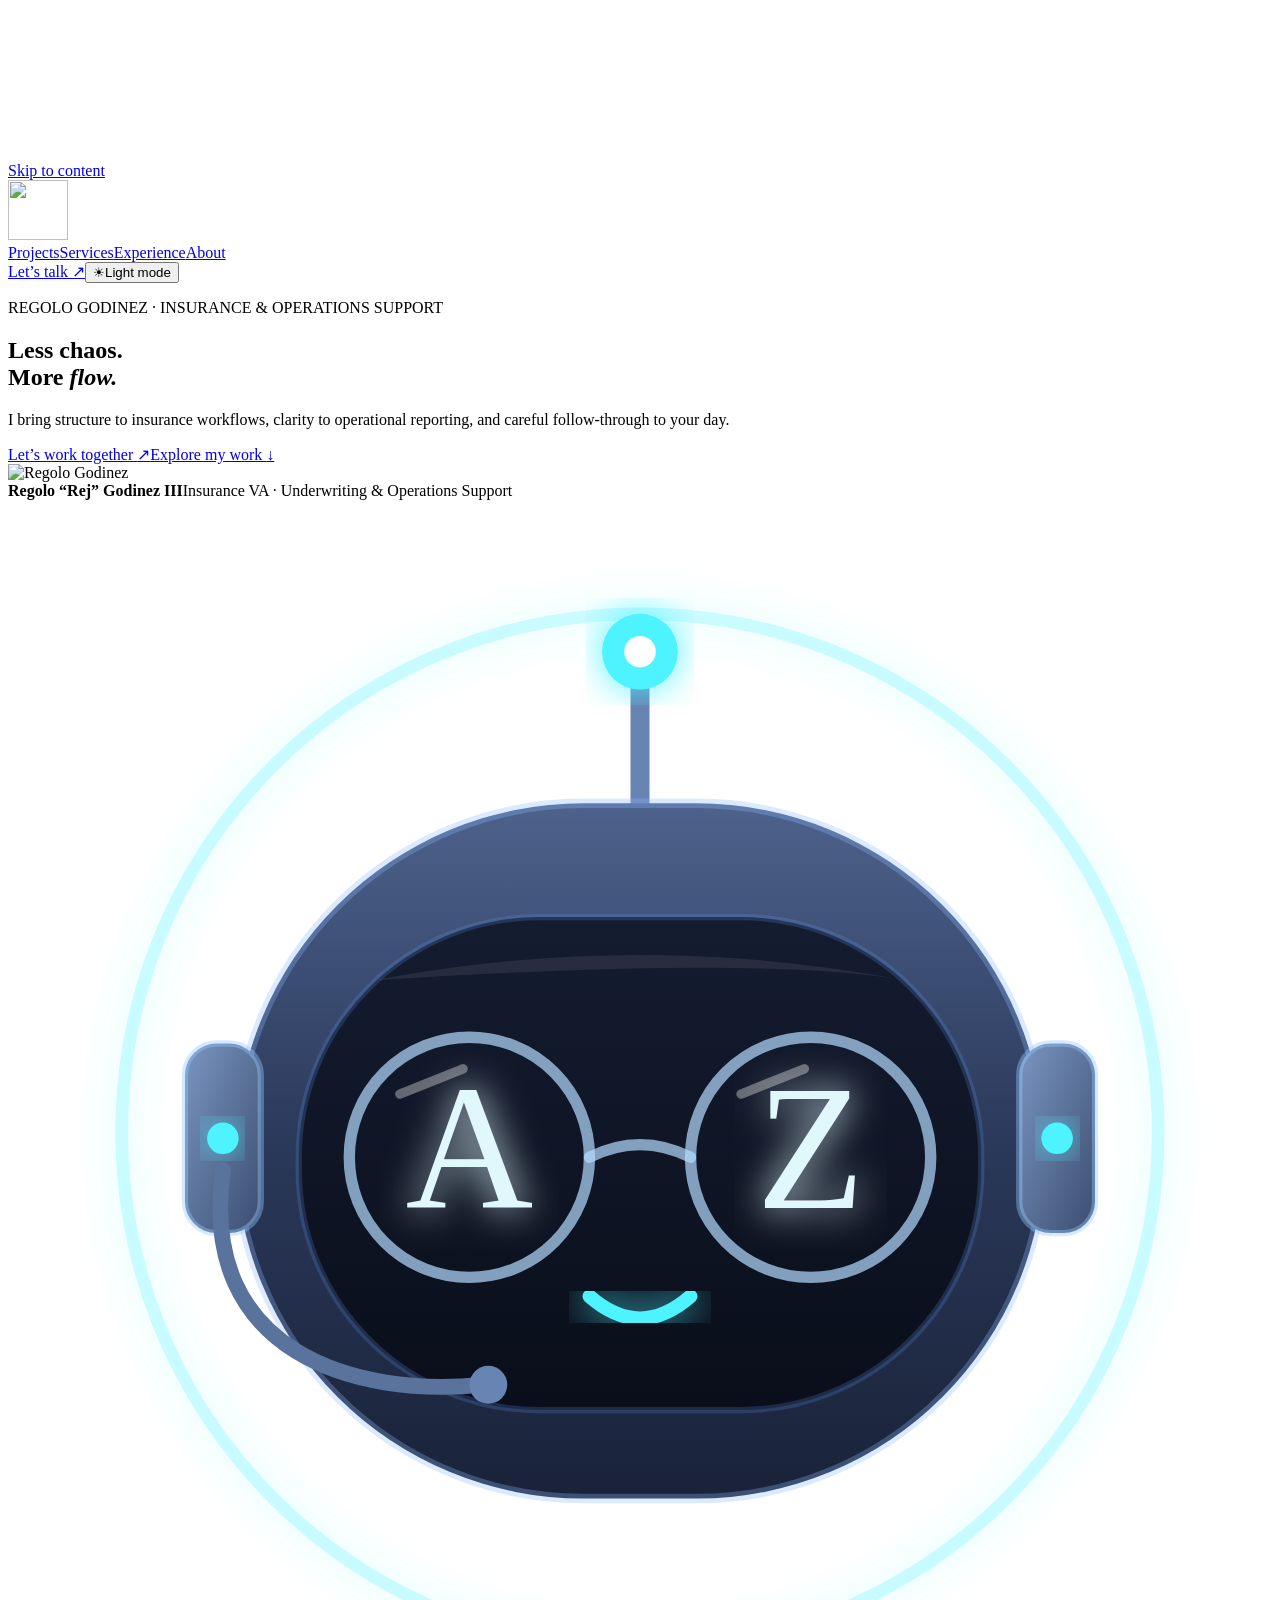
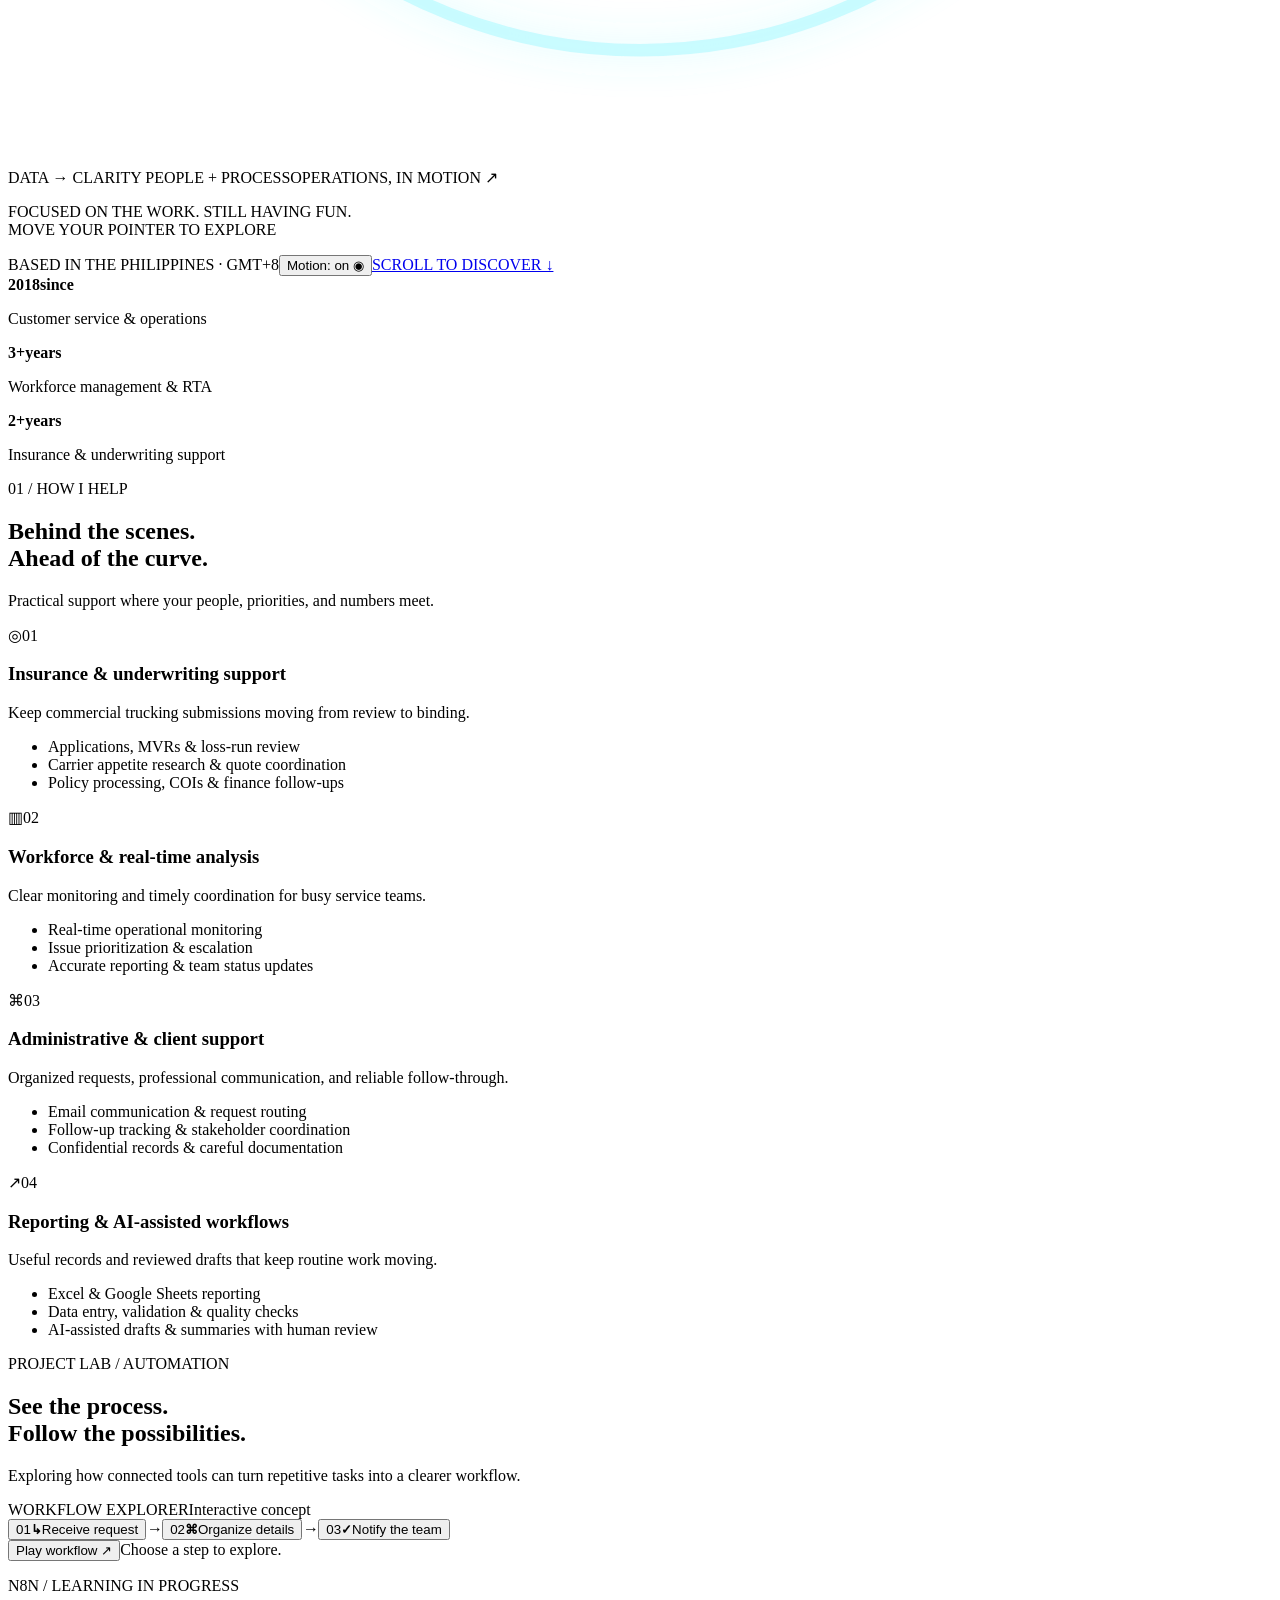
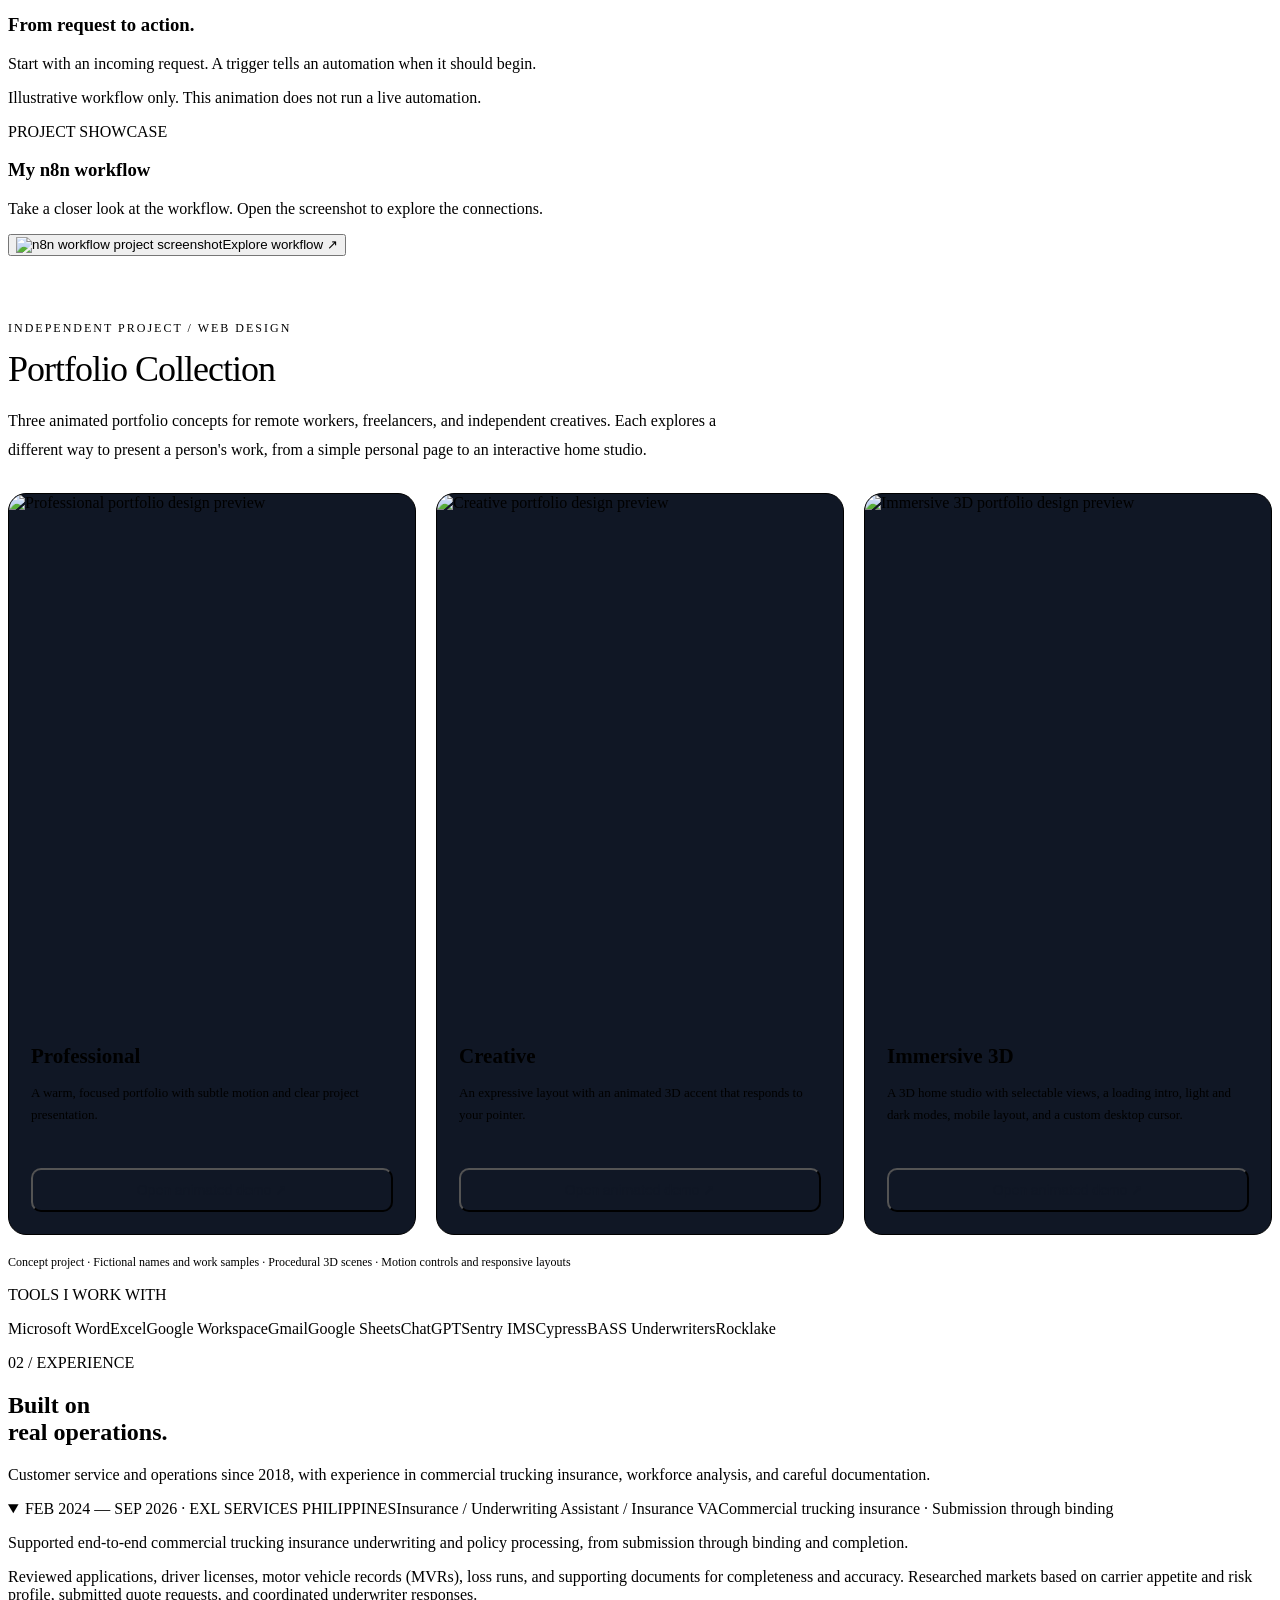
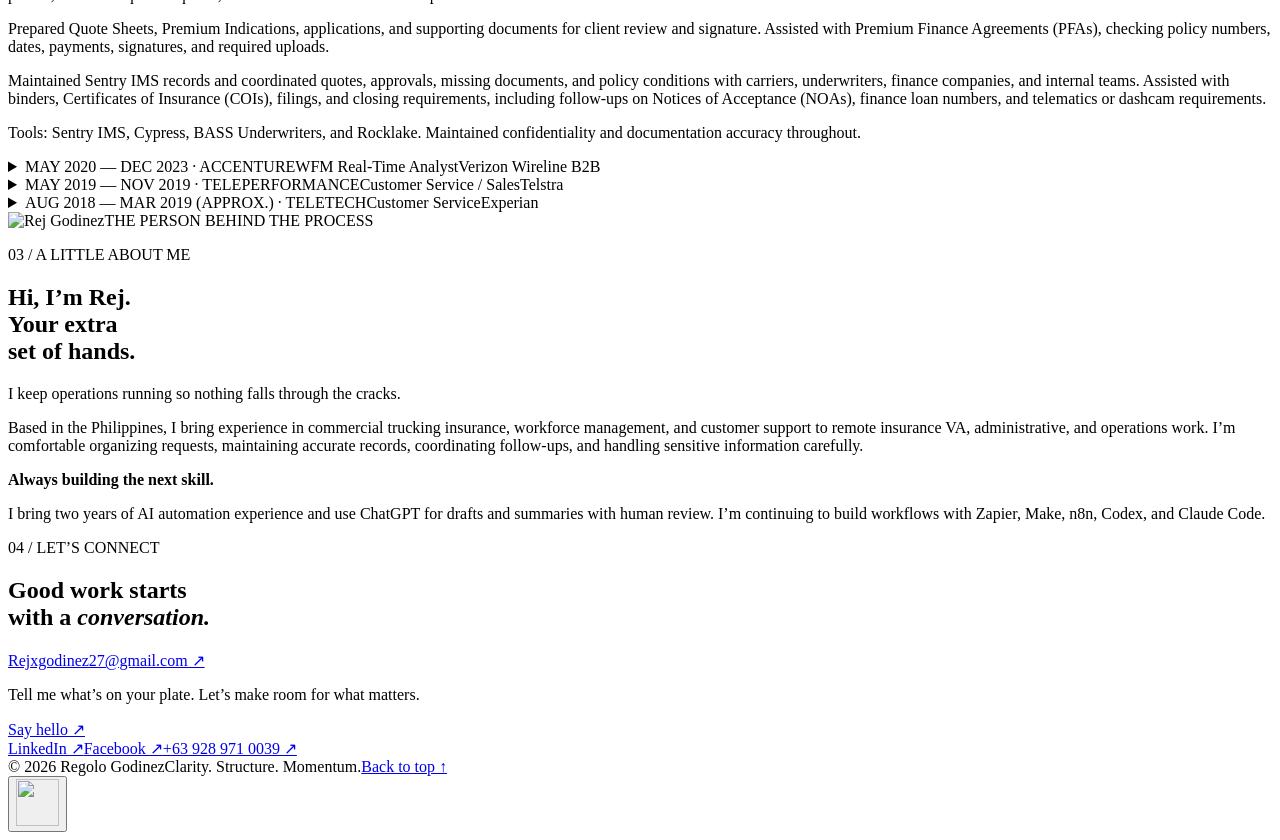
==== index.html @ 37626924 "Update insurance and operations experience from revised resume" ====
<!doctype html>
<html lang="en">
<head>
  <meta charset="utf-8">
  <meta name="viewport" content="width=device-width, initial-scale=1">
  <meta name="description" content="Rej Godinez — commercial trucking insurance support, underwriting assistance, workforce analysis, and remote administration in the Philippines.">
  <title>Regolo Godinez — Operations, in motion.</title>
  <link rel="icon" href="baby-robot.svg">
  <script src="theme.js?v=1"></script>
  <link rel="stylesheet" href="styles.css">
  <script src="script.js" defer></script>
  <link rel="stylesheet" href="portfolio-extras.css?v=baby-3">
  <script src="portfolio-extras.js?v=resume-20261009" defer></script>
  <link rel="stylesheet" href="theme.css?v=1">
  <link rel="stylesheet" href="baby-robot.css?v=1">
  <script src="baby-robot.js?v=1" defer></script>
<style>
@media(max-width:720px){.visual{overflow:clip}}

.portfolio-projects{scroll-margin-top:24px;margin:70px 0 110px}.portfolio-projects h2{font-size:36px;font-weight:700;line-height:1.2;margin:12px 0 16px}.portfolio-projects .intro{max-width:720px;color:#64748b;line-height:1.8}.dark .portfolio-projects .intro{color:#b0b5bd}.portfolio-projects .kicker{color:#007aff;font-size:12px;letter-spacing:2px;text-transform:uppercase}.portfolio-demo-grid{display:grid;grid-template-columns:repeat(3,minmax(0,1fr));gap:20px;margin-top:28px}.portfolio-demo-card{border:1px solid #dce0e6;border-radius:18px;overflow:hidden;background:#fff}.dark .portfolio-demo-card{background:#111;border-color:#303036}.portfolio-demo-card img{width:100%;aspect-ratio:4/5;object-fit:cover;display:block}.portfolio-demo-copy{padding:22px}.portfolio-demo-copy h3{font-size:21px;font-weight:600;margin-bottom:10px}.portfolio-demo-copy p{font-size:13px;line-height:1.7;color:#64748b;min-height:68px}.dark .portfolio-demo-copy p{color:#b0b5bd}.portfolio-demo-copy button{display:block;width:100%;margin-top:18px;background:#007aff;color:white;padding:12px 14px;border-radius:10px;font-size:14px}.project-note{font-size:12px;color:#64748b;margin-top:20px}.dark .project-note{color:#a8adb5}.project-viewer{width:min(1400px,96vw);height:94vh;max-width:none;max-height:94vh;padding:0;border:1px solid #48434d;border-radius:16px;background:#faf5ed;color:#403b36;overflow:hidden}.project-viewer::backdrop{background:#000a}.project-viewer-bar{display:flex;justify-content:space-between;align-items:center;gap:14px;padding:12px 20px;height:62px;border-bottom:1px solid #ddd2c6;font-size:14px}.project-viewer-bar a{text-decoration:underline}.project-viewer-bar button{background:#403b36;color:white;padding:8px 14px;border-radius:22px}.project-viewer iframe{display:block;border:0;width:100%;height:calc(100% - 62px)}body.project-open{overflow:hidden}@media(max-width:1100px){.portfolio-demo-grid{grid-template-columns:1fr}.portfolio-demo-card{display:grid;grid-template-columns:minmax(0,1fr) minmax(0,1fr)}.portfolio-demo-card img{height:100%;object-fit:cover}.portfolio-demo-copy p{min-height:0}}@media(max-width:700px){.portfolio-demo-card{display:block}.portfolio-projects h2{font-size:30px}.project-viewer-bar{padding:10px;font-size:12px;gap:8px}.project-viewer{width:98vw;height:94vh}.portfolio-demo-card img{height:auto}}
.portfolio-projects{margin:65px 0 0}.portfolio-demo-card{background:var(--surface,#101725);border-color:var(--line)}.portfolio-demo-copy p,.portfolio-projects .intro,.project-note{color:var(--muted)}.portfolio-projects .kicker{color:var(--blue)}.portfolio-demo-copy button{background:var(--blue);color:#101725}.portfolio-demo-copy h3{color:var(--text)}.portfolio-projects h2{font-weight:400;letter-spacing:-1px}.project-viewer{padding:0;max-height:94vh}.project-viewer-bar{color:#403b36}.project-viewer-bar strong{font-size:14px}.project-viewer-bar a{color:#403b36}.project-viewer-bar button{color:#fff}.portfolio-demo-card{display:block}@media(max-width:900px){.portfolio-demo-grid{grid-template-columns:1fr}.portfolio-demo-card{display:grid;grid-template-columns:1fr 1fr}}@media(max-width:600px){.portfolio-demo-card{display:block}} </style><link rel="stylesheet" href="space-cursor.css">
</head>
<body>
  <canvas id="particles" aria-hidden="true"></canvas><div id="reading-progress" aria-hidden="true"></div>
  <a class="skip" href="#main">Skip to content</a>
  <div class="ambient" aria-hidden="true"></div>
  <header class="header">
    <a class="brand" href="#home" aria-label="Regolo Godinez home"><img src="baby-robot.svg" alt="" width="60" height="60"></a>
    <nav aria-label="Main navigation"><a href="#projects">Projects</a><a href="#services">Services</a><a href="#experience">Experience</a><a href="#about">About</a></nav>
    <div class="header-actions"><a class="nav-contact" href="#contact">Let’s talk <span>↗</span></a><button class="theme-toggle" id="theme-toggle" type="button" aria-label="Switch color theme"><span class="theme-symbol" aria-hidden="true">☀</span><span class="theme-label">Light mode</span></button></div>
  </header>
  <main id="main">
    <section class="hero section" id="home">
      <div class="hero-copy">
        <p class="eyebrow"><span class="dot"></span> REGOLO GODINEZ · INSURANCE & OPERATIONS SUPPORT</p>
        <h1>Less chaos.<br>More <em>flow.</em></h1>
        <p class="intro">I bring structure to insurance workflows, clarity to operational reporting, and careful follow-through to your day.</p>
        <div class="actions"><a class="button primary" href="#contact">Let’s work together <span>↗</span></a><a class="text-link" href="#services">Explore my work <span>↓</span></a></div>
        <div class="hero-person"><img src="profile.jpg" alt="Regolo Godinez"><div><strong>Regolo “Rej” Godinez III</strong><span>Insurance VA · Underwriting & Operations Support</span></div></div>
      </div>
      <div class="visual" aria-label="Interactive baby robot with orbiting atom rings">
        <div class="scene" aria-hidden="true"><div class="atom-wrapper"><div class="orbit-ring orbit-1"><div class="electron"></div></div><div class="orbit-ring orbit-2"><div class="electron"></div></div><div class="orbit-ring orbit-3"><div class="electron"></div></div><div class="orbit-ring orbit-4"><div class="electron"></div></div><div class="floating-core"><svg id="robotSvg" viewBox="0 0 200 200" class="baby-robot" aria-hidden="true">
                    <defs>
                        <!-- Gradient for Robot Head Shell -->
                        <linearGradient id="headGrad" x1="0%" y1="0%" x2="0%" y2="100%">
                            <stop offset="0%" stop-color="#4d628c" />
                            <stop offset="50%" stop-color="#2a3859" />
                            <stop offset="100%" stop-color="#192238" />
                        </linearGradient>

                        <!-- Inner Visor Faceplate Gradient -->
                        <linearGradient id="visorGrad" x1="0%" y1="0%" x2="0%" y2="100%">
                            <stop offset="0%" stop-color="#141c30" />
                            <stop offset="100%" stop-color="#0a0e1a" />
                        </linearGradient>

                        <!-- Ear Cup Accent Gradient -->
                        <linearGradient id="metalGrad" x1="0%" y1="0%" x2="100%" y2="100%">
                            <stop offset="0%" stop-color="#7a96c2" />
                            <stop offset="100%" stop-color="#3b4d70" />
                        </linearGradient>

                        <!-- Soft Glow Filter for Eyes & Antenna -->
                        <filter id="glow" x="-20%" y="-20%" width="140%" height="140%">
                            <feGaussianBlur stdDeviation="3" result="blur" />
                            <feComposite in="SourceGraphic" in2="blur" operator="over" />
                        </filter>
                    </defs>

                    <!-- Background Outer Halo Glow -->
                    <circle cx="100" cy="100" r="82" fill="none" stroke="rgba(77, 243, 255, 0.25)" stroke-width="2" filter="url(#glow)"/>

                    <!-- Headset Top Band -->
                    <path d="M 50 85 A 55 55 0 0 1 150 85" fill="none" stroke="#5a739c" stroke-width="5" stroke-linecap="round"/>

                    <!-- Antenna Stem -->
                    <line x1="100" y1="48" x2="100" y2="28" stroke="#6884b3" stroke-width="3" stroke-linecap="round"/>
                    <!-- Antenna Glow Tip -->
                    <circle cx="100" cy="24" r="6" fill="#4df3ff" filter="url(#glow)"/>
                    <circle cx="100" cy="24" r="2.5" fill="#ffffff"/>

                    <!-- Main Robot Head Shape -->
                    <rect x="36" y="48" width="128" height="110" rx="55" fill="url(#headGrad)" stroke="rgba(140,185,255,0.3)" stroke-width="1.5"/>

                    <!-- Inner Face Visor Screen -->
                    <rect x="46" y="66" width="108" height="78" rx="38" fill="url(#visorGrad)" stroke="rgba(100,160,255,0.2)" stroke-width="1"/>

                    <!-- Visor Reflection Sheen -->
                    <path d="M 58 76 Q 100 68 142 76 Q 120 72 58 76 Z" fill="rgba(255, 255, 255, 0.08)"/>

                    <!-- Headset Side Ear Cups -->
                    <!-- Left Ear Cup -->
                    <rect x="28" y="86" width="12" height="30" rx="5" fill="url(#metalGrad)" stroke="rgba(150,200,255,0.4)" stroke-width="1"/>
                    <circle cx="34" cy="101" r="2.5" fill="#4df3ff" filter="url(#glow)"/>

                    <!-- Right Ear Cup -->
                    <rect x="160" y="86" width="12" height="30" rx="5" fill="url(#metalGrad)" stroke="rgba(150,200,255,0.4)" stroke-width="1"/>
                    <circle cx="166" cy="101" r="2.5" fill="#4df3ff" filter="url(#glow)"/>

                    <!-- Headset Microphone Arm -->
                    <path d="M 34 106 C 30 135, 55 142, 75 140" fill="none" stroke="#5a739c" stroke-width="2.5" stroke-linecap="round"/>
                    <circle cx="76" cy="140" r="3" fill="#6884b3"/>

                    <!-- Interactive Face Elements Group (Follows Pointer) -->
                    <g id="faceInteractiveGroup" class="eye-group">
                        
                        <!-- Left Eye ("A") -->
                        <g id="eyeLeftGroup">
                            <text id="eyeLeft" x="73" y="112" font-size="28" fill="#e0f7fc" text-anchor="middle" filter="url(#glow)" class="eye-text">A</text>
                        </g>

                        <!-- Right Eye ("Z") -->
                        <g id="eyeRightGroup">
                            <text id="eyeRight" x="127" y="112" font-size="28" fill="#e0f7fc" text-anchor="middle" filter="url(#glow)" class="eye-text">Z</text>
                        </g>

                        <!-- Cute Glasses Frame -->
                        <!-- Left Lens Circle -->
                        <circle cx="73" cy="104" r="19" fill="none" stroke="rgba(180, 220, 255, 0.7)" stroke-width="1.8"/>
                        <!-- Right Lens Circle -->
                        <circle cx="127" cy="104" r="19" fill="none" stroke="rgba(180, 220, 255, 0.7)" stroke-width="1.8"/>
                        <!-- Glasses Bridge -->
                        <path d="M 92 104 Q 100 100 108 104" fill="none" stroke="rgba(180, 220, 255, 0.7)" stroke-width="1.8" stroke-linecap="round"/>
                        
                        <!-- Glasses Glare Diagonal Shine Lines -->
                        <line x1="62" y1="94" x2="72" y2="90" stroke="rgba(255, 255, 255, 0.35)" stroke-width="1.5" stroke-linecap="round"/>
                        <line x1="116" y1="94" x2="126" y2="90" stroke="rgba(255, 255, 255, 0.35)" stroke-width="1.5" stroke-linecap="round"/>

                        <!-- Cute Small Curved Smile Mouth -->
                        <path d="M 92 126 Q 100 133 108 126" fill="none" stroke="#4df3ff" stroke-width="2.2" stroke-linecap="round" filter="url(#glow)"/>

                    </g>
                </svg></div></div></div>
        <span class="float-label label-a"><i></i> DATA → CLARITY</span><span class="float-label label-b"><i></i> PEOPLE + PROCESS</span><span class="float-label label-c">OPERATIONS, IN MOTION ↗</span>
        <p class="visual-note">FOCUSED ON THE WORK. STILL HAVING FUN.<br>MOVE YOUR POINTER TO EXPLORE</p>
      </div>
      <div class="hero-bottom"><span>BASED IN THE PHILIPPINES · GMT+8</span><button id="motion" type="button" aria-pressed="true">Motion: on <span>◉</span></button><a href="#services">SCROLL TO DISCOVER ↓</a></div>
    </section>
    <div class="stats section"><div><strong>2018<span>since</span></strong><p>Customer service & operations</p></div><div><strong>3+<span>years</span></strong><p>Workforce management & RTA</p></div><div><strong>2+<span>years</span></strong><p>Insurance & underwriting support</p></div></div>
    <section class="section block" id="services">
      <div class="section-heading reveal"><p class="eyebrow">01 / HOW I HELP</p><h2>Behind the scenes.<br><span>Ahead of the curve.</span></h2><p>Practical support where your people, priorities, and numbers meet.</p></div>
      <div class="cards">
        <article class="card reveal" data-tilt><div class="card-top"><span class="icon">◎</span><span>01</span></div><h3>Insurance & underwriting support</h3><p>Keep commercial trucking submissions moving from review to binding.</p><ul><li>Applications, MVRs & loss-run review</li><li>Carrier appetite research & quote coordination</li><li>Policy processing, COIs & finance follow-ups</li></ul></article>
        <article class="card reveal" data-tilt><div class="card-top"><span class="icon">▥</span><span>02</span></div><h3>Workforce & real-time analysis</h3><p>Clear monitoring and timely coordination for busy service teams.</p><ul><li>Real-time operational monitoring</li><li>Issue prioritization & escalation</li><li>Accurate reporting & team status updates</li></ul></article>
        <article class="card reveal" data-tilt><div class="card-top"><span class="icon">⌘</span><span>03</span></div><h3>Administrative & client support</h3><p>Organized requests, professional communication, and reliable follow-through.</p><ul><li>Email communication & request routing</li><li>Follow-up tracking & stakeholder coordination</li><li>Confidential records & careful documentation</li></ul></article>
        <article class="card reveal" data-tilt><div class="card-top"><span class="icon">↗</span><span>04</span></div><h3>Reporting & AI-assisted workflows</h3><p>Useful records and reviewed drafts that keep routine work moving.</p><ul><li>Excel & Google Sheets reporting</li><li>Data entry, validation & quality checks</li><li>AI-assisted drafts & summaries with human review</li></ul></article>
      </div>
    </section>
    <section class="section block" id="projects">
      <div class="section-heading reveal"><p class="eyebrow">PROJECT LAB / AUTOMATION</p><h2>See the process.<br><span>Follow the possibilities.</span></h2><p>Exploring how connected tools can turn repetitive tasks into a clearer workflow.</p></div>
      <article class="project-feature reveal">
        <div class="workflow-demo"><div class="demo-top"><span>WORKFLOW EXPLORER</span><span class="demo-badge">Interactive concept</span></div>
          <div class="nodes"><button class="node selected" data-step="0" aria-pressed="true"><span>01</span><b>↳</b>Receive request</button><i aria-hidden="true">→</i><button class="node" data-step="1" aria-pressed="false"><span>02</span><b>⌘</b>Organize details</button><i aria-hidden="true">→</i><button class="node" data-step="2" aria-pressed="false"><span>03</span><b>✓</b>Notify the team</button></div>
          <div class="demo-controls"><button class="button primary" id="run-demo">Play workflow ↗</button><span id="demo-status" role="status">Choose a step to explore.</span></div>
        </div>
        <div class="project-description"><p class="eyebrow">N8N / LEARNING IN PROGRESS</p><h3>From request to action.</h3><p id="step-description">Start with an incoming request. A trigger tells an automation when it should begin.</p><p class="demo-disclaimer">Illustrative workflow only. This animation does not run a live automation.</p></div>
      </article>
      <article class="screenshot-project reveal"><div><p class="eyebrow">PROJECT SHOWCASE</p><h3>My n8n workflow</h3><p id="screenshot-description">Take a closer look at the workflow. Open the screenshot to explore the connections.</p></div><button id="open-project" class="screenshot-button" aria-label="Enlarge n8n workflow screenshot"><img id="project-thumbnail" src="project.jpg" alt="n8n workflow project screenshot"><span>Explore workflow ↗</span></button><div id="screenshot-placeholder" class="screenshot-placeholder" hidden><span>⌘</span><p>Workflow preview coming soon</p></div></article>
    <section id="portfolio-collection" class="portfolio-projects"><p class="kicker">Independent project / Web design</p><h2>Portfolio Collection</h2><p class="intro">Three animated portfolio concepts for remote workers, freelancers, and independent creatives. Each explores a different way to present a person's work, from a simple personal page to an interactive home studio.</p><div class="portfolio-demo-grid"><article class="portfolio-demo-card"><img src="portfolio-collection/professional.png" alt="Professional portfolio design preview" loading="lazy"><div class="portfolio-demo-copy"><h3>Professional</h3><p>A warm, focused portfolio with subtle motion and clear project presentation.</p><button type="button" data-portfolio-demo="professional" data-demo-title="Professional">Open animated demo ↗</button></div></article><article class="portfolio-demo-card"><img src="portfolio-collection/creative.png" alt="Creative portfolio design preview" loading="lazy"><div class="portfolio-demo-copy"><h3>Creative</h3><p>An expressive layout with an animated 3D accent that responds to your pointer.</p><button type="button" data-portfolio-demo="creative" data-demo-title="Creative">Open animated demo ↗</button></div></article><article class="portfolio-demo-card"><img src="portfolio-collection/immersive.png" alt="Immersive 3D portfolio design preview" loading="lazy"><div class="portfolio-demo-copy"><h3>Immersive 3D</h3><p>A 3D home studio with selectable views, a loading intro, light and dark modes, mobile layout, and a custom desktop cursor.</p><button type="button" data-portfolio-demo="immersive" data-demo-title="Immersive 3D">Open animated demo ↗</button></div></article></div><p class="project-note">Concept project · Fictional names and work samples · Procedural 3D scenes · Motion controls and responsive layouts</p></section></section>
    <dialog id="project-dialog" aria-labelledby="project-dialog-title"><div class="dialog-header"><h2 id="project-dialog-title">My n8n workflow</h2><button id="close-project" class="button" aria-label="Close project viewer">Close ×</button></div><p>Scroll to explore the full workflow.</p><div class="image-viewport"><img id="project-full" src="project.jpg" alt="Full n8n workflow project screenshot"></div></dialog>
    <section class="tools section reveal"><p class="eyebrow">TOOLS I WORK WITH</p><div class="tool-list"><span>Microsoft Word</span><span>Excel</span><span>Google Workspace</span><span>Gmail</span><span>Google Sheets</span><span>ChatGPT</span><span>Sentry IMS</span><span>Cypress</span><span>BASS Underwriters</span><span>Rocklake</span></div></section>
    <section class="section block experience" id="experience"><div class="section-heading reveal"><p class="eyebrow">02 / EXPERIENCE</p><h2>Built on<br><span>real operations.</span></h2><p>Customer service and operations since 2018, with experience in commercial trucking insurance, workforce analysis, and careful documentation.</p></div><div class="timeline reveal">
      <details open><summary><span class="job-meta">FEB 2024 — SEP 2026 · EXL SERVICES PHILIPPINES</span><span class="job-title">Insurance / Underwriting Assistant / Insurance VA</span><span class="job-sub">Commercial trucking insurance · Submission through binding</span></summary><div class="job-body"><p>Supported end-to-end commercial trucking insurance underwriting and policy processing, from submission through binding and completion.</p><p>Reviewed applications, driver licenses, motor vehicle records (MVRs), loss runs, and supporting documents for completeness and accuracy. Researched markets based on carrier appetite and risk profile, submitted quote requests, and coordinated underwriter responses.</p><p>Prepared Quote Sheets, Premium Indications, applications, and supporting documents for client review and signature. Assisted with Premium Finance Agreements (PFAs), checking policy numbers, dates, payments, signatures, and required uploads.</p><p>Maintained Sentry IMS records and coordinated quotes, approvals, missing documents, and policy conditions with carriers, underwriters, finance companies, and internal teams. Assisted with binders, Certificates of Insurance (COIs), filings, and closing requirements, including follow-ups on Notices of Acceptance (NOAs), finance loan numbers, and telematics or dashcam requirements.</p><p>Tools: Sentry IMS, Cypress, BASS Underwriters, and Rocklake. Maintained confidentiality and documentation accuracy throughout.</p></div></details>
      <details><summary><span class="job-meta">MAY 2020 — DEC 2023 · ACCENTURE</span><span class="job-title">WFM Real-Time Analyst</span><span class="job-sub">Verizon Wireline B2B</span></summary><div class="job-body"><p>Supported business-to-business service operations through real-time monitoring, reporting, and coordination with internal teams. Prioritized operational concerns and escalated issues with clear context.</p><p>Maintained accurate records and communicated status updates while following established reporting and escalation procedures.</p></div></details>
      <details><summary><span class="job-meta">MAY 2019 — NOV 2019 · TELEPERFORMANCE</span><span class="job-title">Customer Service / Sales</span><span class="job-sub">Telstra</span></summary><div class="job-body"><p>Handled customer service and sales inquiries, explained available options clearly, and supported issue resolution. Recorded customer interactions accurately and routed concerns requiring additional assistance.</p></div></details>
      <details><summary><span class="job-meta">AUG 2018 — MAR 2019 (APPROX.) · TELETECH</span><span class="job-title">Customer Service</span><span class="job-sub">Experian</span></summary><div class="job-body"><p>Assisted customers in a sensitive information environment using professional communication and careful documentation. Followed service procedures and escalated unresolved concerns to the appropriate support teams.</p></div></details>
    </div></section>
    <section class="section block about" id="about"><div class="portrait reveal"><img src="about.jpeg" alt="Rej Godinez" loading="lazy"><span>THE PERSON BEHIND THE PROCESS</span></div><div class="about-copy reveal"><p class="eyebrow">03 / A LITTLE ABOUT ME</p><h2>Hi, I’m Rej.<br><span>Your extra<br>set of hands.</span></h2><p>I keep operations running so nothing falls through the cracks.</p><p>Based in the Philippines, I bring experience in commercial trucking insurance, workforce management, and customer support to remote insurance VA, administrative, and operations work. I’m comfortable organizing requests, maintaining accurate records, coordinating follow-ups, and handling sensitive information carefully.</p><div class="learning"><span class="dot"></span><div><strong>Always building the next skill.</strong><p>I bring two years of AI automation experience and use ChatGPT for drafts and summaries with human review. I’m continuing to build workflows with Zapier, Make, n8n, Codex, and Claude Code.</p></div></div></div></section>
    <section class="section contact reveal" id="contact"><p class="eyebrow">04 / LET’S CONNECT</p><h2>Good work starts<br>with a <em>conversation.</em></h2><div class="contact-bottom"><div><a class="email" href="mailto:Rejxgodinez27@gmail.com">Rejxgodinez27@gmail.com ↗</a><p>Tell me what’s on your plate. Let’s make room for what matters.</p></div><a class="button primary" href="mailto:Rejxgodinez27@gmail.com">Say hello ↗</a></div><div class="socials"><a href="https://www.linkedin.com/in/rejxgodinez/" target="_blank" rel="noopener noreferrer">LinkedIn ↗</a><a href="https://www.facebook.com/rejgodinez" target="_blank" rel="noopener noreferrer">Facebook ↗</a><a href="tel:+639289710039">+63 928 971 0039 ↗</a></div></section>
  </main>
  <footer class="section"><span>© <span id="year">2026</span> Regolo Godinez</span><span>Clarity. Structure. Momentum.</span><a href="#home">Back to top ↑</a></footer>
<dialog class="project-viewer" id="portfolio-viewer" aria-labelledby="portfolio-viewer-title"><div class="project-viewer-bar"><strong id="portfolio-viewer-title">Portfolio demo</strong><a id="portfolio-full-demo" target="_blank" rel="noopener">Open full page ↗</a><button id="portfolio-close-demo" type="button">Close</button></div><iframe id="portfolio-demo-frame" title="Animated portfolio demo"></iframe></dialog><script>(()=>{const viewer=document.getElementById('portfolio-viewer'),frame=document.getElementById('portfolio-demo-frame');let opener;document.querySelectorAll('[data-portfolio-demo]').forEach(button=>button.addEventListener('click',()=>{opener=button;const url='portfolio-collection/'+button.dataset.portfolioDemo+'.html';document.getElementById('portfolio-viewer-title').textContent=button.dataset.demoTitle;frame.title=button.dataset.demoTitle+' animated portfolio';frame.src=url;document.getElementById('portfolio-full-demo').href=url;viewer.showModal();document.body.classList.add('project-open')}));document.getElementById('portfolio-close-demo').onclick=()=>viewer.close();viewer.addEventListener('close',()=>{frame.removeAttribute('src');document.body.classList.remove('project-open');opener?.focus()})})();</script></body>
</html>
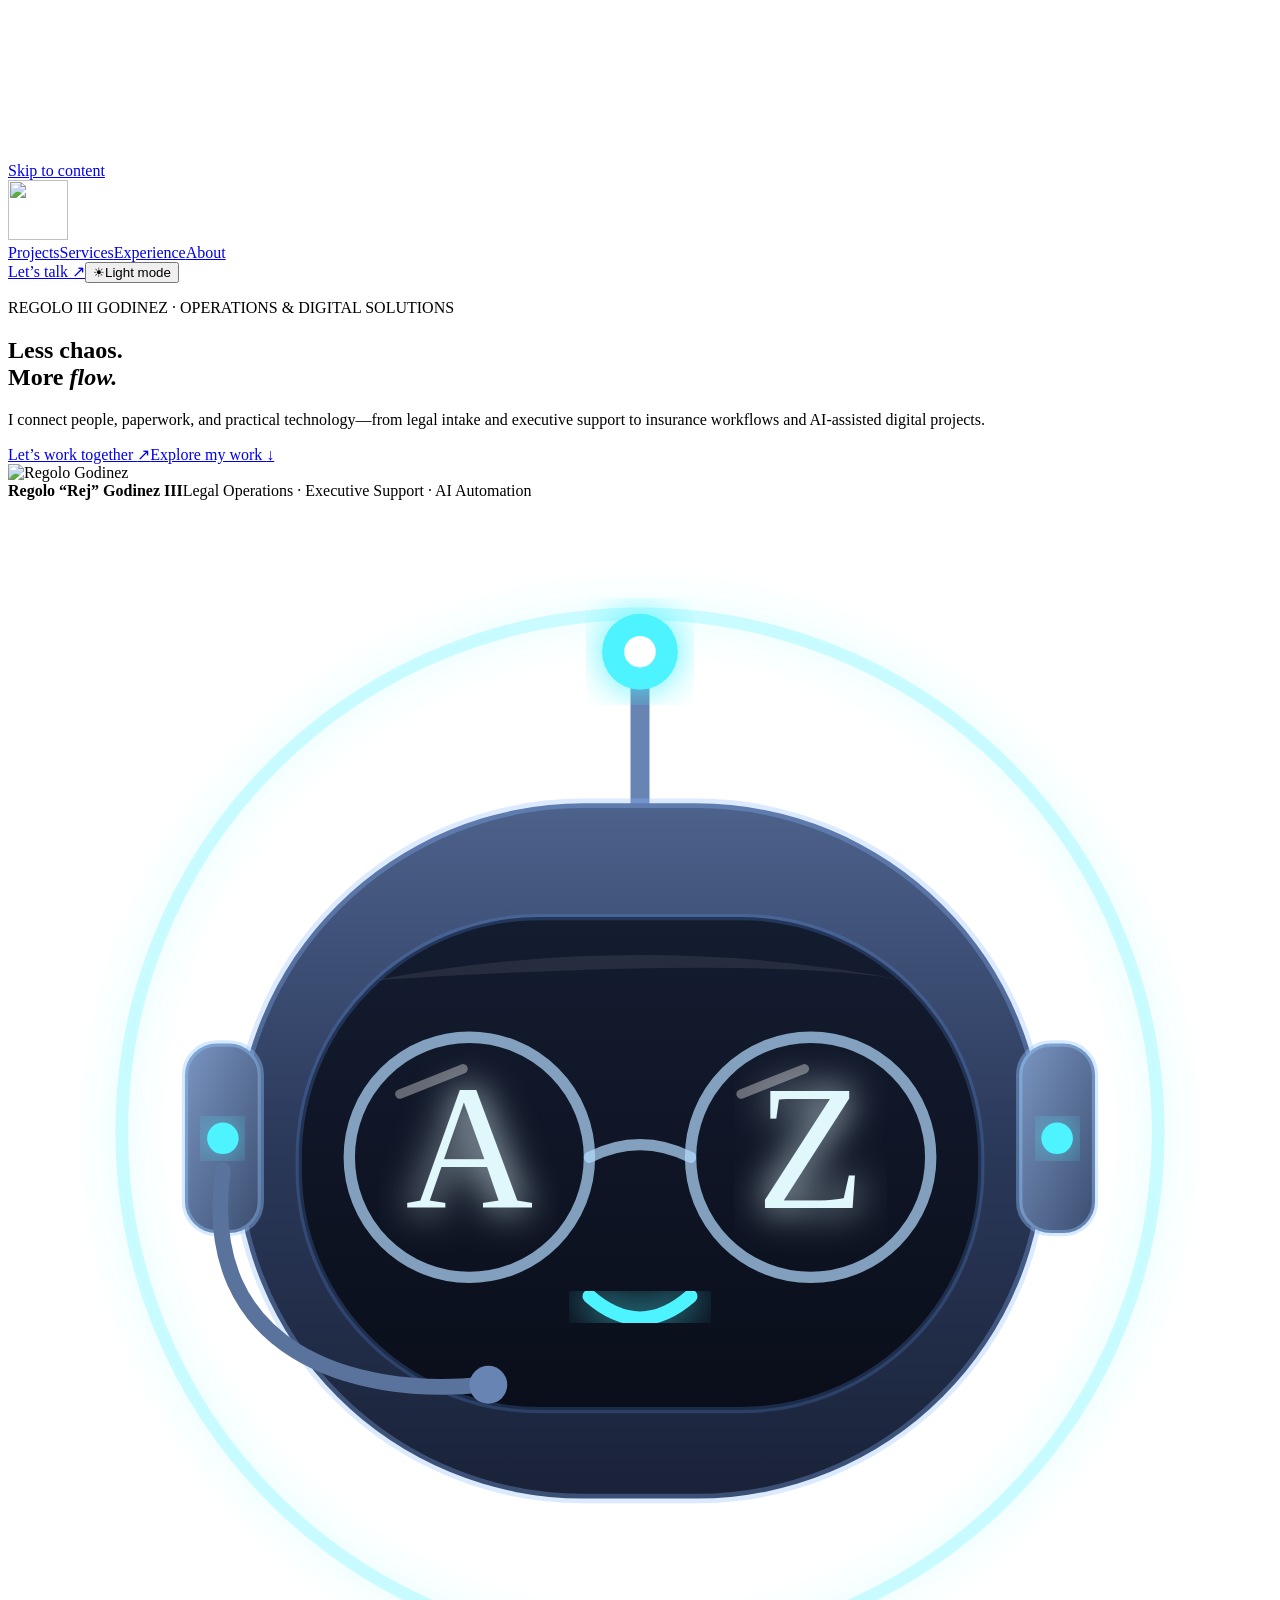
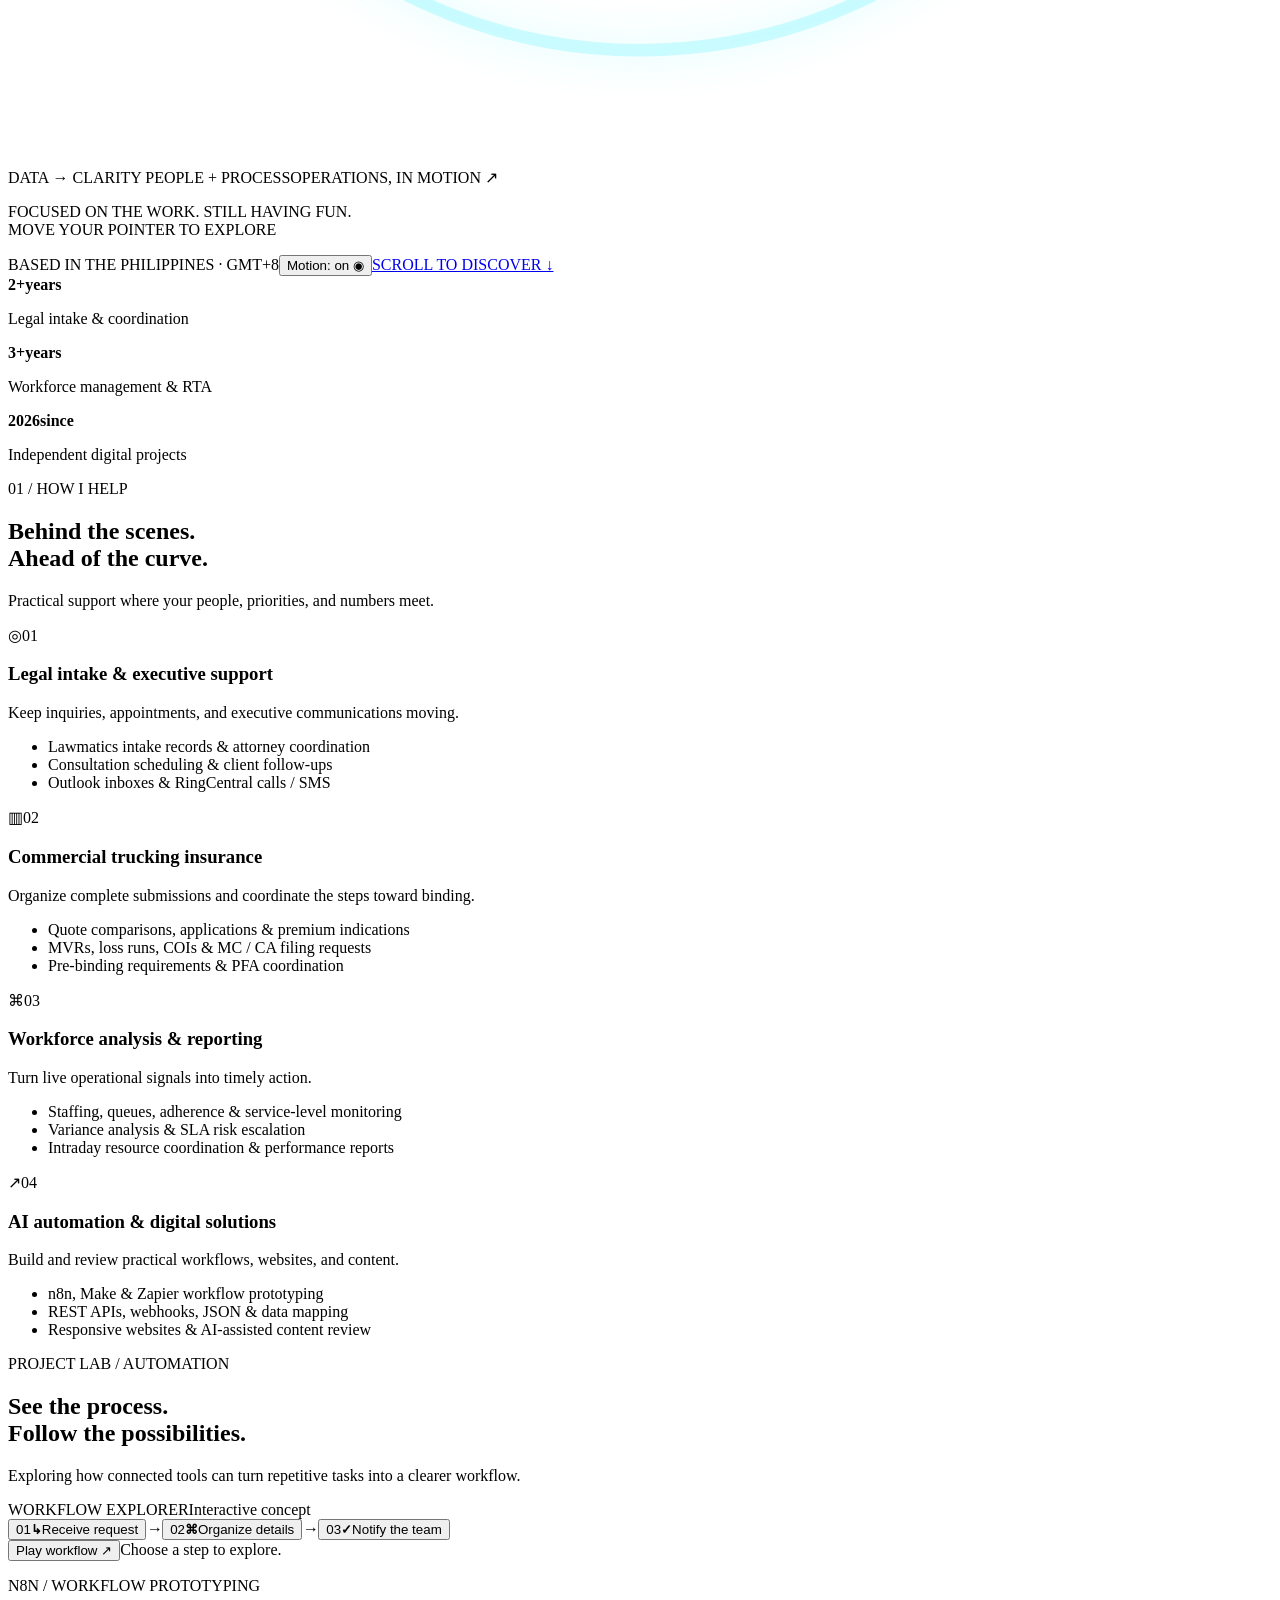
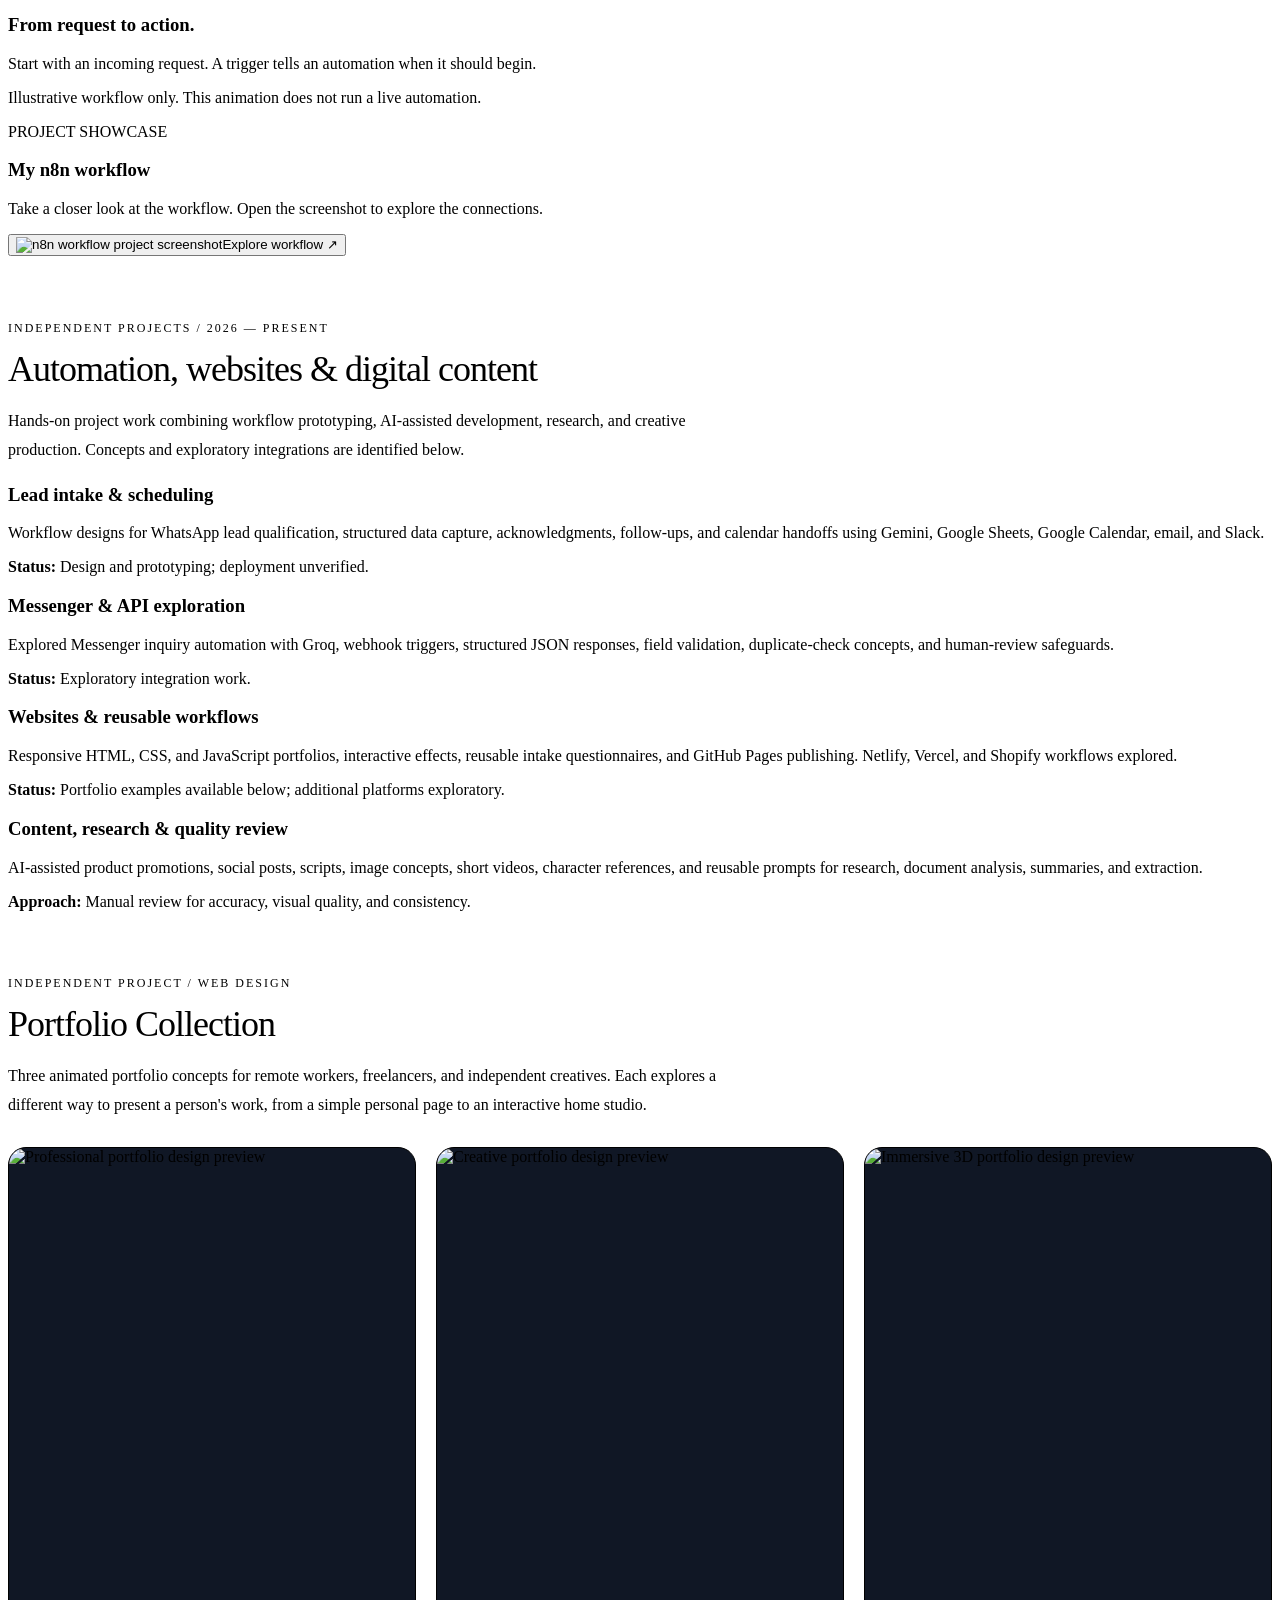
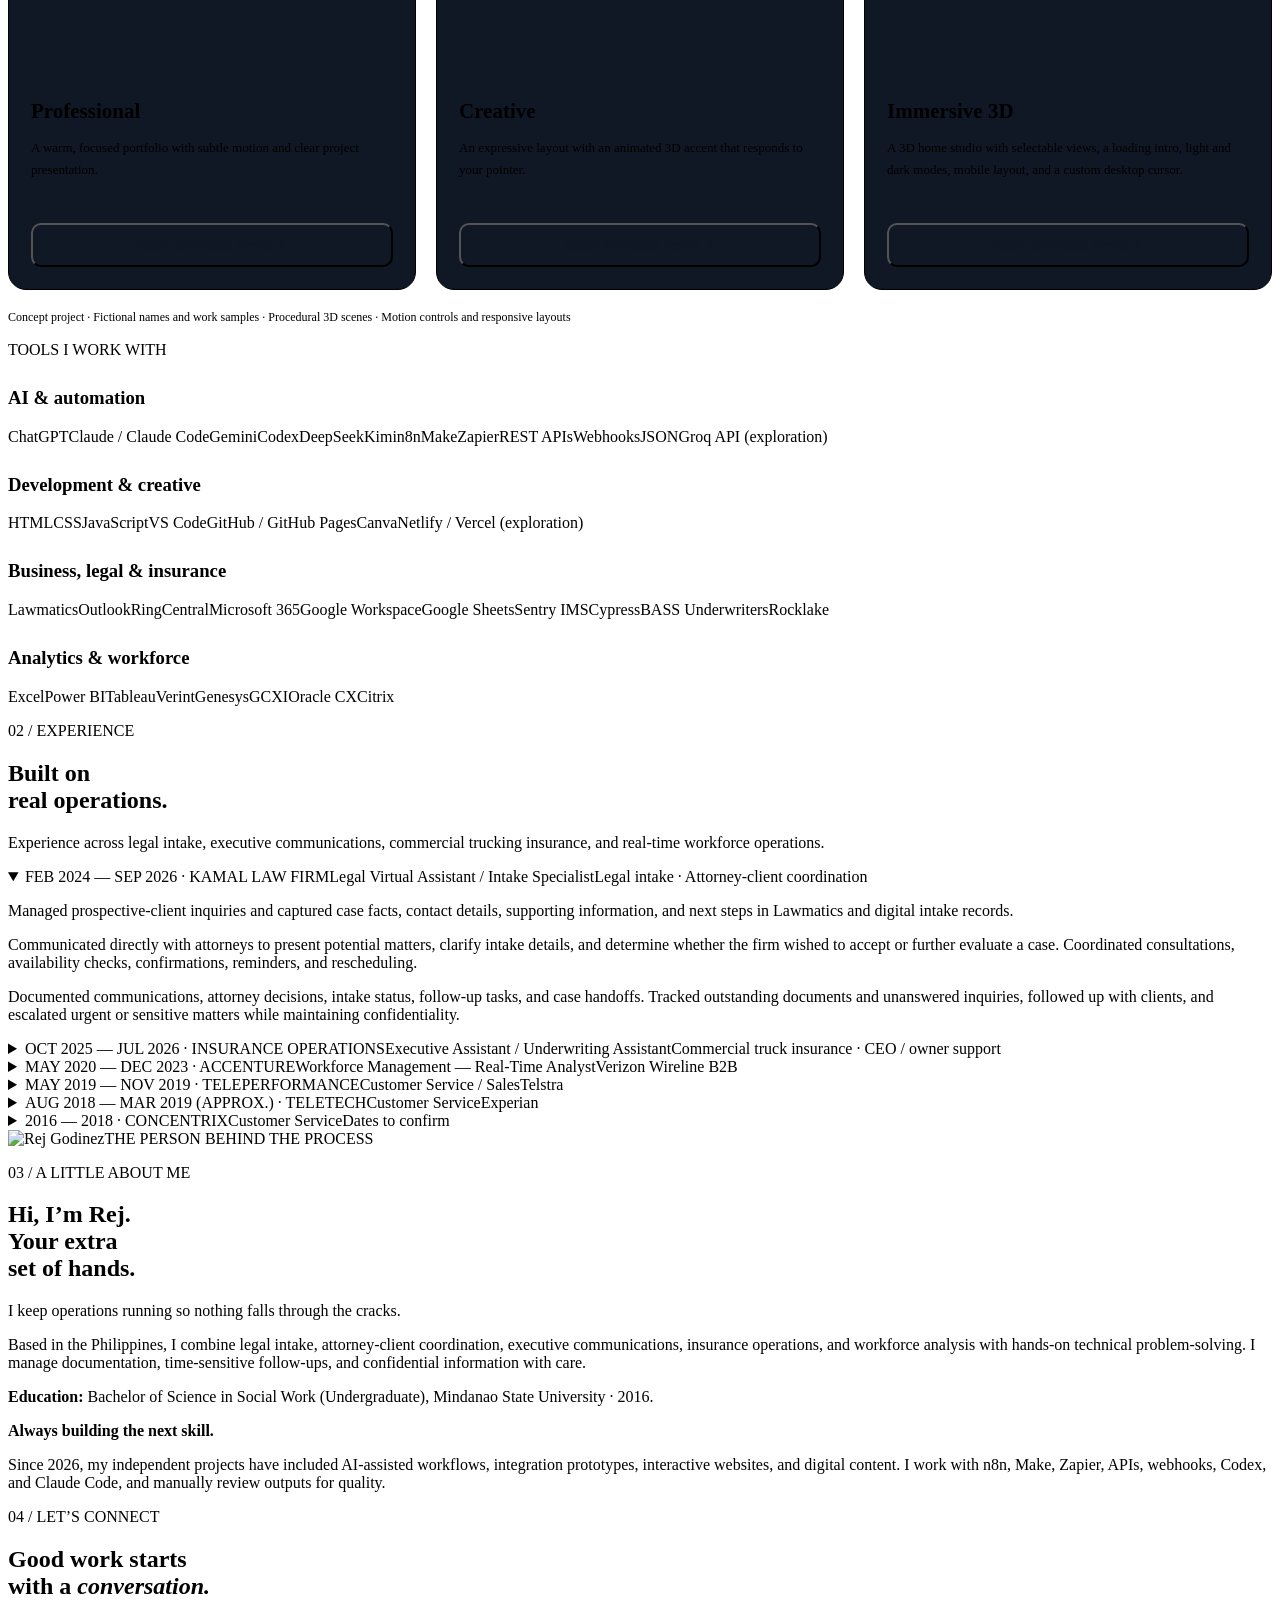
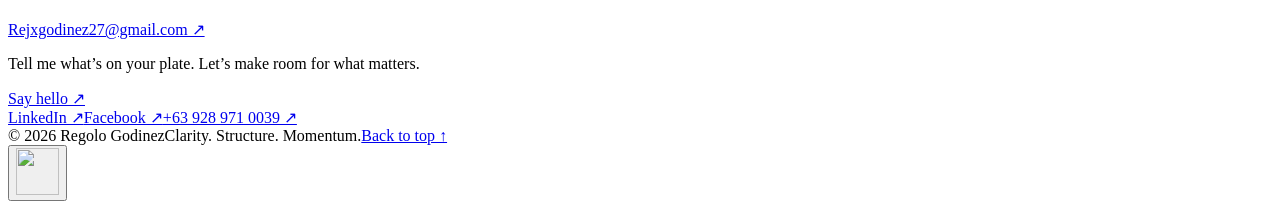
==== commit c0648aa4: "Update portfolio from comprehensive resume" ====
--- a/index.html
+++ b/index.html
@@ -3,19 +3,19 @@
 <head>
   <meta charset="utf-8">
   <meta name="viewport" content="width=device-width, initial-scale=1">
-  <meta name="description" content="Rej Godinez — commercial trucking insurance support, underwriting assistance, workforce analysis, and remote administration in the Philippines.">
+  <meta name="description" content="Regolo III Godinez — legal intake, executive support, insurance operations, and AI-assisted automation and web development in the Philippines.">
   <title>Regolo Godinez — Operations, in motion.</title>
   <link rel="icon" href="baby-robot.svg">
   <script src="theme.js?v=1"></script>
   <link rel="stylesheet" href="styles.css">
   <script src="script.js" defer></script>
   <link rel="stylesheet" href="portfolio-extras.css?v=baby-3">
-  <script src="portfolio-extras.js?v=resume-20261009" defer></script>
+  <script src="portfolio-extras.js?v=resume-20261016" defer></script>
   <link rel="stylesheet" href="theme.css?v=1">
   <link rel="stylesheet" href="baby-robot.css?v=1">
   <script src="baby-robot.js?v=1" defer></script>
-<style>
-@media(max-width:720px){.visual{overflow:clip}}
+<style>
+@media(max-width:720px){.visual{overflow:clip}}
 
 .portfolio-projects{scroll-margin-top:24px;margin:70px 0 110px}.portfolio-projects h2{font-size:36px;font-weight:700;line-height:1.2;margin:12px 0 16px}.portfolio-projects .intro{max-width:720px;color:#64748b;line-height:1.8}.dark .portfolio-projects .intro{color:#b0b5bd}.portfolio-projects .kicker{color:#007aff;font-size:12px;letter-spacing:2px;text-transform:uppercase}.portfolio-demo-grid{display:grid;grid-template-columns:repeat(3,minmax(0,1fr));gap:20px;margin-top:28px}.portfolio-demo-card{border:1px solid #dce0e6;border-radius:18px;overflow:hidden;background:#fff}.dark .portfolio-demo-card{background:#111;border-color:#303036}.portfolio-demo-card img{width:100%;aspect-ratio:4/5;object-fit:cover;display:block}.portfolio-demo-copy{padding:22px}.portfolio-demo-copy h3{font-size:21px;font-weight:600;margin-bottom:10px}.portfolio-demo-copy p{font-size:13px;line-height:1.7;color:#64748b;min-height:68px}.dark .portfolio-demo-copy p{color:#b0b5bd}.portfolio-demo-copy button{display:block;width:100%;margin-top:18px;background:#007aff;color:white;padding:12px 14px;border-radius:10px;font-size:14px}.project-note{font-size:12px;color:#64748b;margin-top:20px}.dark .project-note{color:#a8adb5}.project-viewer{width:min(1400px,96vw);height:94vh;max-width:none;max-height:94vh;padding:0;border:1px solid #48434d;border-radius:16px;background:#faf5ed;color:#403b36;overflow:hidden}.project-viewer::backdrop{background:#000a}.project-viewer-bar{display:flex;justify-content:space-between;align-items:center;gap:14px;padding:12px 20px;height:62px;border-bottom:1px solid #ddd2c6;font-size:14px}.project-viewer-bar a{text-decoration:underline}.project-viewer-bar button{background:#403b36;color:white;padding:8px 14px;border-radius:22px}.project-viewer iframe{display:block;border:0;width:100%;height:calc(100% - 62px)}body.project-open{overflow:hidden}@media(max-width:1100px){.portfolio-demo-grid{grid-template-columns:1fr}.portfolio-demo-card{display:grid;grid-template-columns:minmax(0,1fr) minmax(0,1fr)}.portfolio-demo-card img{height:100%;object-fit:cover}.portfolio-demo-copy p{min-height:0}}@media(max-width:700px){.portfolio-demo-card{display:block}.portfolio-projects h2{font-size:30px}.project-viewer-bar{padding:10px;font-size:12px;gap:8px}.project-viewer{width:98vw;height:94vh}.portfolio-demo-card img{height:auto}}
 .portfolio-projects{margin:65px 0 0}.portfolio-demo-card{background:var(--surface,#101725);border-color:var(--line)}.portfolio-demo-copy p,.portfolio-projects .intro,.project-note{color:var(--muted)}.portfolio-projects .kicker{color:var(--blue)}.portfolio-demo-copy button{background:var(--blue);color:#101725}.portfolio-demo-copy h3{color:var(--text)}.portfolio-projects h2{font-weight:400;letter-spacing:-1px}.project-viewer{padding:0;max-height:94vh}.project-viewer-bar{color:#403b36}.project-viewer-bar strong{font-size:14px}.project-viewer-bar a{color:#403b36}.project-viewer-bar button{color:#fff}.portfolio-demo-card{display:block}@media(max-width:900px){.portfolio-demo-grid{grid-template-columns:1fr}.portfolio-demo-card{display:grid;grid-template-columns:1fr 1fr}}@media(max-width:600px){.portfolio-demo-card{display:block}} </style><link rel="stylesheet" href="space-cursor.css">
@@ -32,11 +32,11 @@
   <main id="main">
     <section class="hero section" id="home">
       <div class="hero-copy">
-        <p class="eyebrow"><span class="dot"></span> REGOLO GODINEZ · INSURANCE & OPERATIONS SUPPORT</p>
+        <p class="eyebrow"><span class="dot"></span> REGOLO III GODINEZ · OPERATIONS & DIGITAL SOLUTIONS</p>
         <h1>Less chaos.<br>More <em>flow.</em></h1>
-        <p class="intro">I bring structure to insurance workflows, clarity to operational reporting, and careful follow-through to your day.</p>
+        <p class="intro">I connect people, paperwork, and practical technology—from legal intake and executive support to insurance workflows and AI-assisted digital projects.</p>
         <div class="actions"><a class="button primary" href="#contact">Let’s work together <span>↗</span></a><a class="text-link" href="#services">Explore my work <span>↓</span></a></div>
-        <div class="hero-person"><img src="profile.jpg" alt="Regolo Godinez"><div><strong>Regolo “Rej” Godinez III</strong><span>Insurance VA · Underwriting & Operations Support</span></div></div>
+        <div class="hero-person"><img src="profile.jpg" alt="Regolo Godinez"><div><strong>Regolo “Rej” Godinez III</strong><span>Legal Operations · Executive Support · AI Automation</span></div></div>
       </div>
       <div class="visual" aria-label="Interactive baby robot with orbiting atom rings">
         <div class="scene" aria-hidden="true"><div class="atom-wrapper"><div class="orbit-ring orbit-1"><div class="electron"></div></div><div class="orbit-ring orbit-2"><div class="electron"></div></div><div class="orbit-ring orbit-3"><div class="electron"></div></div><div class="orbit-ring orbit-4"><div class="electron"></div></div><div class="floating-core"><svg id="robotSvg" viewBox="0 0 200 200" class="baby-robot" aria-hidden="true">
@@ -136,15 +136,15 @@
       </div>
       <div class="hero-bottom"><span>BASED IN THE PHILIPPINES · GMT+8</span><button id="motion" type="button" aria-pressed="true">Motion: on <span>◉</span></button><a href="#services">SCROLL TO DISCOVER ↓</a></div>
     </section>
-    <div class="stats section"><div><strong>2018<span>since</span></strong><p>Customer service & operations</p></div><div><strong>3+<span>years</span></strong><p>Workforce management & RTA</p></div><div><strong>2+<span>years</span></strong><p>Insurance & underwriting support</p></div></div>
+    <div class="stats section"><div><strong>2+<span>years</span></strong><p>Legal intake & coordination</p></div><div><strong>3+<span>years</span></strong><p>Workforce management & RTA</p></div><div><strong>2026<span>since</span></strong><p>Independent digital projects</p></div></div>
     <section class="section block" id="services">
       <div class="section-heading reveal"><p class="eyebrow">01 / HOW I HELP</p><h2>Behind the scenes.<br><span>Ahead of the curve.</span></h2><p>Practical support where your people, priorities, and numbers meet.</p></div>
       <div class="cards">
-        <article class="card reveal" data-tilt><div class="card-top"><span class="icon">◎</span><span>01</span></div><h3>Insurance & underwriting support</h3><p>Keep commercial trucking submissions moving from review to binding.</p><ul><li>Applications, MVRs & loss-run review</li><li>Carrier appetite research & quote coordination</li><li>Policy processing, COIs & finance follow-ups</li></ul></article>
-        <article class="card reveal" data-tilt><div class="card-top"><span class="icon">▥</span><span>02</span></div><h3>Workforce & real-time analysis</h3><p>Clear monitoring and timely coordination for busy service teams.</p><ul><li>Real-time operational monitoring</li><li>Issue prioritization & escalation</li><li>Accurate reporting & team status updates</li></ul></article>
-        <article class="card reveal" data-tilt><div class="card-top"><span class="icon">⌘</span><span>03</span></div><h3>Administrative & client support</h3><p>Organized requests, professional communication, and reliable follow-through.</p><ul><li>Email communication & request routing</li><li>Follow-up tracking & stakeholder coordination</li><li>Confidential records & careful documentation</li></ul></article>
-        <article class="card reveal" data-tilt><div class="card-top"><span class="icon">↗</span><span>04</span></div><h3>Reporting & AI-assisted workflows</h3><p>Useful records and reviewed drafts that keep routine work moving.</p><ul><li>Excel & Google Sheets reporting</li><li>Data entry, validation & quality checks</li><li>AI-assisted drafts & summaries with human review</li></ul></article>
-      </div>
+<article class="card reveal" data-tilt><div class="card-top"><span class="icon">◎</span><span>01</span></div><h3>Legal intake & executive support</h3><p>Keep inquiries, appointments, and executive communications moving.</p><ul><li>Lawmatics intake records & attorney coordination</li><li>Consultation scheduling & client follow-ups</li><li>Outlook inboxes & RingCentral calls / SMS</li></ul></article>
+<article class="card reveal" data-tilt><div class="card-top"><span class="icon">▥</span><span>02</span></div><h3>Commercial trucking insurance</h3><p>Organize complete submissions and coordinate the steps toward binding.</p><ul><li>Quote comparisons, applications & premium indications</li><li>MVRs, loss runs, COIs & MC / CA filing requests</li><li>Pre-binding requirements & PFA coordination</li></ul></article>
+<article class="card reveal" data-tilt><div class="card-top"><span class="icon">⌘</span><span>03</span></div><h3>Workforce analysis & reporting</h3><p>Turn live operational signals into timely action.</p><ul><li>Staffing, queues, adherence & service-level monitoring</li><li>Variance analysis & SLA risk escalation</li><li>Intraday resource coordination & performance reports</li></ul></article>
+<article class="card reveal" data-tilt><div class="card-top"><span class="icon">↗</span><span>04</span></div><h3>AI automation & digital solutions</h3><p>Build and review practical workflows, websites, and content.</p><ul><li>n8n, Make & Zapier workflow prototyping</li><li>REST APIs, webhooks, JSON & data mapping</li><li>Responsive websites & AI-assisted content review</li></ul></article>
+</div>
     </section>
     <section class="section block" id="projects">
       <div class="section-heading reveal"><p class="eyebrow">PROJECT LAB / AUTOMATION</p><h2>See the process.<br><span>Follow the possibilities.</span></h2><p>Exploring how connected tools can turn repetitive tasks into a clearer workflow.</p></div>
@@ -153,19 +153,26 @@
           <div class="nodes"><button class="node selected" data-step="0" aria-pressed="true"><span>01</span><b>↳</b>Receive request</button><i aria-hidden="true">→</i><button class="node" data-step="1" aria-pressed="false"><span>02</span><b>⌘</b>Organize details</button><i aria-hidden="true">→</i><button class="node" data-step="2" aria-pressed="false"><span>03</span><b>✓</b>Notify the team</button></div>
           <div class="demo-controls"><button class="button primary" id="run-demo">Play workflow ↗</button><span id="demo-status" role="status">Choose a step to explore.</span></div>
         </div>
-        <div class="project-description"><p class="eyebrow">N8N / LEARNING IN PROGRESS</p><h3>From request to action.</h3><p id="step-description">Start with an incoming request. A trigger tells an automation when it should begin.</p><p class="demo-disclaimer">Illustrative workflow only. This animation does not run a live automation.</p></div>
+        <div class="project-description"><p class="eyebrow">N8N / WORKFLOW PROTOTYPING</p><h3>From request to action.</h3><p id="step-description">Start with an incoming request. A trigger tells an automation when it should begin.</p><p class="demo-disclaimer">Illustrative workflow only. This animation does not run a live automation.</p></div>
       </article>
       <article class="screenshot-project reveal"><div><p class="eyebrow">PROJECT SHOWCASE</p><h3>My n8n workflow</h3><p id="screenshot-description">Take a closer look at the workflow. Open the screenshot to explore the connections.</p></div><button id="open-project" class="screenshot-button" aria-label="Enlarge n8n workflow screenshot"><img id="project-thumbnail" src="project.jpg" alt="n8n workflow project screenshot"><span>Explore workflow ↗</span></button><div id="screenshot-placeholder" class="screenshot-placeholder" hidden><span>⌘</span><p>Workflow preview coming soon</p></div></article>
+    <section class="portfolio-projects" id="independent-projects"><p class="kicker">Independent projects / 2026 — Present</p><h2>Automation, websites & digital content</h2><p class="intro">Hands-on project work combining workflow prototyping, AI-assisted development, research, and creative production. Concepts and exploratory integrations are identified below.</p><div class="cards">
+<article class="card reveal"><h3>Lead intake & scheduling</h3><p>Workflow designs for WhatsApp lead qualification, structured data capture, acknowledgments, follow-ups, and calendar handoffs using Gemini, Google Sheets, Google Calendar, email, and Slack.</p><p><strong>Status:</strong> Design and prototyping; deployment unverified.</p></article>
+<article class="card reveal"><h3>Messenger & API exploration</h3><p>Explored Messenger inquiry automation with Groq, webhook triggers, structured JSON responses, field validation, duplicate-check concepts, and human-review safeguards.</p><p><strong>Status:</strong> Exploratory integration work.</p></article>
+<article class="card reveal"><h3>Websites & reusable workflows</h3><p>Responsive HTML, CSS, and JavaScript portfolios, interactive effects, reusable intake questionnaires, and GitHub Pages publishing. Netlify, Vercel, and Shopify workflows explored.</p><p><strong>Status:</strong> Portfolio examples available below; additional platforms exploratory.</p></article>
+<article class="card reveal"><h3>Content, research & quality review</h3><p>AI-assisted product promotions, social posts, scripts, image concepts, short videos, character references, and reusable prompts for research, document analysis, summaries, and extraction.</p><p><strong>Approach:</strong> Manual review for accuracy, visual quality, and consistency.</p></article>
+</div></section>
     <section id="portfolio-collection" class="portfolio-projects"><p class="kicker">Independent project / Web design</p><h2>Portfolio Collection</h2><p class="intro">Three animated portfolio concepts for remote workers, freelancers, and independent creatives. Each explores a different way to present a person's work, from a simple personal page to an interactive home studio.</p><div class="portfolio-demo-grid"><article class="portfolio-demo-card"><img src="portfolio-collection/professional.png" alt="Professional portfolio design preview" loading="lazy"><div class="portfolio-demo-copy"><h3>Professional</h3><p>A warm, focused portfolio with subtle motion and clear project presentation.</p><button type="button" data-portfolio-demo="professional" data-demo-title="Professional">Open animated demo ↗</button></div></article><article class="portfolio-demo-card"><img src="portfolio-collection/creative.png" alt="Creative portfolio design preview" loading="lazy"><div class="portfolio-demo-copy"><h3>Creative</h3><p>An expressive layout with an animated 3D accent that responds to your pointer.</p><button type="button" data-portfolio-demo="creative" data-demo-title="Creative">Open animated demo ↗</button></div></article><article class="portfolio-demo-card"><img src="portfolio-collection/immersive.png" alt="Immersive 3D portfolio design preview" loading="lazy"><div class="portfolio-demo-copy"><h3>Immersive 3D</h3><p>A 3D home studio with selectable views, a loading intro, light and dark modes, mobile layout, and a custom desktop cursor.</p><button type="button" data-portfolio-demo="immersive" data-demo-title="Immersive 3D">Open animated demo ↗</button></div></article></div><p class="project-note">Concept project · Fictional names and work samples · Procedural 3D scenes · Motion controls and responsive layouts</p></section></section>
     <dialog id="project-dialog" aria-labelledby="project-dialog-title"><div class="dialog-header"><h2 id="project-dialog-title">My n8n workflow</h2><button id="close-project" class="button" aria-label="Close project viewer">Close ×</button></div><p>Scroll to explore the full workflow.</p><div class="image-viewport"><img id="project-full" src="project.jpg" alt="Full n8n workflow project screenshot"></div></dialog>
-    <section class="tools section reveal"><p class="eyebrow">TOOLS I WORK WITH</p><div class="tool-list"><span>Microsoft Word</span><span>Excel</span><span>Google Workspace</span><span>Gmail</span><span>Google Sheets</span><span>ChatGPT</span><span>Sentry IMS</span><span>Cypress</span><span>BASS Underwriters</span><span>Rocklake</span></div></section>
-    <section class="section block experience" id="experience"><div class="section-heading reveal"><p class="eyebrow">02 / EXPERIENCE</p><h2>Built on<br><span>real operations.</span></h2><p>Customer service and operations since 2018, with experience in commercial trucking insurance, workforce analysis, and careful documentation.</p></div><div class="timeline reveal">
-      <details open><summary><span class="job-meta">FEB 2024 — SEP 2026 · EXL SERVICES PHILIPPINES</span><span class="job-title">Insurance / Underwriting Assistant / Insurance VA</span><span class="job-sub">Commercial trucking insurance · Submission through binding</span></summary><div class="job-body"><p>Supported end-to-end commercial trucking insurance underwriting and policy processing, from submission through binding and completion.</p><p>Reviewed applications, driver licenses, motor vehicle records (MVRs), loss runs, and supporting documents for completeness and accuracy. Researched markets based on carrier appetite and risk profile, submitted quote requests, and coordinated underwriter responses.</p><p>Prepared Quote Sheets, Premium Indications, applications, and supporting documents for client review and signature. Assisted with Premium Finance Agreements (PFAs), checking policy numbers, dates, payments, signatures, and required uploads.</p><p>Maintained Sentry IMS records and coordinated quotes, approvals, missing documents, and policy conditions with carriers, underwriters, finance companies, and internal teams. Assisted with binders, Certificates of Insurance (COIs), filings, and closing requirements, including follow-ups on Notices of Acceptance (NOAs), finance loan numbers, and telematics or dashcam requirements.</p><p>Tools: Sentry IMS, Cypress, BASS Underwriters, and Rocklake. Maintained confidentiality and documentation accuracy throughout.</p></div></details>
-      <details><summary><span class="job-meta">MAY 2020 — DEC 2023 · ACCENTURE</span><span class="job-title">WFM Real-Time Analyst</span><span class="job-sub">Verizon Wireline B2B</span></summary><div class="job-body"><p>Supported business-to-business service operations through real-time monitoring, reporting, and coordination with internal teams. Prioritized operational concerns and escalated issues with clear context.</p><p>Maintained accurate records and communicated status updates while following established reporting and escalation procedures.</p></div></details>
-      <details><summary><span class="job-meta">MAY 2019 — NOV 2019 · TELEPERFORMANCE</span><span class="job-title">Customer Service / Sales</span><span class="job-sub">Telstra</span></summary><div class="job-body"><p>Handled customer service and sales inquiries, explained available options clearly, and supported issue resolution. Recorded customer interactions accurately and routed concerns requiring additional assistance.</p></div></details>
-      <details><summary><span class="job-meta">AUG 2018 — MAR 2019 (APPROX.) · TELETECH</span><span class="job-title">Customer Service</span><span class="job-sub">Experian</span></summary><div class="job-body"><p>Assisted customers in a sensitive information environment using professional communication and careful documentation. Followed service procedures and escalated unresolved concerns to the appropriate support teams.</p></div></details>
-    </div></section>
-    <section class="section block about" id="about"><div class="portrait reveal"><img src="about.jpeg" alt="Rej Godinez" loading="lazy"><span>THE PERSON BEHIND THE PROCESS</span></div><div class="about-copy reveal"><p class="eyebrow">03 / A LITTLE ABOUT ME</p><h2>Hi, I’m Rej.<br><span>Your extra<br>set of hands.</span></h2><p>I keep operations running so nothing falls through the cracks.</p><p>Based in the Philippines, I bring experience in commercial trucking insurance, workforce management, and customer support to remote insurance VA, administrative, and operations work. I’m comfortable organizing requests, maintaining accurate records, coordinating follow-ups, and handling sensitive information carefully.</p><div class="learning"><span class="dot"></span><div><strong>Always building the next skill.</strong><p>I bring two years of AI automation experience and use ChatGPT for drafts and summaries with human review. I’m continuing to build workflows with Zapier, Make, n8n, Codex, and Claude Code.</p></div></div></div></section>
+    <section class="tools section reveal"><p class="eyebrow">TOOLS I WORK WITH</p><div style="margin-top:28px"><h3 class="eyebrow">AI & automation</h3><div class="tool-list"><span>ChatGPT</span><span>Claude / Claude Code</span><span>Gemini</span><span>Codex</span><span>DeepSeek</span><span>Kimi</span><span>n8n</span><span>Make</span><span>Zapier</span><span>REST APIs</span><span>Webhooks</span><span>JSON</span><span>Groq API (exploration)</span></div></div><div style="margin-top:28px"><h3 class="eyebrow">Development & creative</h3><div class="tool-list"><span>HTML</span><span>CSS</span><span>JavaScript</span><span>VS Code</span><span>GitHub / GitHub Pages</span><span>Canva</span><span>Netlify / Vercel (exploration)</span></div></div><div style="margin-top:28px"><h3 class="eyebrow">Business, legal & insurance</h3><div class="tool-list"><span>Lawmatics</span><span>Outlook</span><span>RingCentral</span><span>Microsoft 365</span><span>Google Workspace</span><span>Google Sheets</span><span>Sentry IMS</span><span>Cypress</span><span>BASS Underwriters</span><span>Rocklake</span></div></div><div style="margin-top:28px"><h3 class="eyebrow">Analytics & workforce</h3><div class="tool-list"><span>Excel</span><span>Power BI</span><span>Tableau</span><span>Verint</span><span>Genesys</span><span>GCXI</span><span>Oracle CX</span><span>Citrix</span></div></div></section>
+    <section class="section block experience" id="experience"><div class="section-heading reveal"><p class="eyebrow">02 / EXPERIENCE</p><h2>Built on<br><span>real operations.</span></h2><p>Experience across legal intake, executive communications, commercial trucking insurance, and real-time workforce operations.</p></div><div class="timeline reveal"><details open><summary><span class="job-meta">FEB 2024 — SEP 2026 · KAMAL LAW FIRM</span><span class="job-title">Legal Virtual Assistant / Intake Specialist</span><span class="job-sub">Legal intake · Attorney-client coordination</span></summary><div class="job-body"><p>Managed prospective-client inquiries and captured case facts, contact details, supporting information, and next steps in Lawmatics and digital intake records.</p><p>Communicated directly with attorneys to present potential matters, clarify intake details, and determine whether the firm wished to accept or further evaluate a case. Coordinated consultations, availability checks, confirmations, reminders, and rescheduling.</p><p>Documented communications, attorney decisions, intake status, follow-up tasks, and case handoffs. Tracked outstanding documents and unanswered inquiries, followed up with clients, and escalated urgent or sensitive matters while maintaining confidentiality.</p></div></details>
+<details><summary><span class="job-meta">OCT 2025 — JUL 2026 · INSURANCE OPERATIONS</span><span class="job-title">Executive Assistant / Underwriting Assistant</span><span class="job-sub">Commercial truck insurance · CEO / owner support</span></summary><div class="job-body"><p>Sourced and compared commercial trucking insurance quotes, coordinating with underwriters, carriers, and partners on coverage and pricing. Completed applications, supplemental forms, quote sheets, and premium indications; checked driver, vehicle, business, and coverage details before submission.</p><p>Requested or provided loss runs, ran motor vehicle reports (MVRs), obtained outstanding documents, requested MC and California (CA) filings, and coordinated Certificates of Insurance (COIs). Managed pre-binding requirements, approvals, application updates, and complete files for binder issuance and policy binding; coordinated Premium Finance Agreements (PFAs) through signature.</p><p>Worked directly with the CEO / owner, managing Outlook inboxes and RingCentral calls and SMS, prioritizing urgent requests, organizing correspondence, and tracking follow-ups. Maintained quote, policy, and transaction records in Sentry IMS, Cypress, BASS Underwriters, and Rocklake.</p></div></details>
+<details><summary><span class="job-meta">MAY 2020 — DEC 2023 · ACCENTURE</span><span class="job-title">Workforce Management — Real-Time Analyst</span><span class="job-sub">Verizon Wireline B2B</span></summary><div class="job-body"><p>Monitored live staffing, service levels, call queues, schedule adherence, occupancy, availability, absenteeism, and intraday performance against operational targets.</p><p>Analyzed variances, prepared staffing and performance reports, escalated SLA risks, and coordinated real-time schedule and resource adjustments with operations teams. Maintained accurate records, communicated time-sensitive changes, and supported short-term planning.</p></div></details>
+<details><summary><span class="job-meta">MAY 2019 — NOV 2019 · TELEPERFORMANCE</span><span class="job-title">Customer Service / Sales</span><span class="job-sub">Telstra</span></summary><div class="job-body"><p>Handled customer inquiries and sales support, maintained accurate documentation, supported issue resolution, and escalated concerns requiring additional assistance.</p></div></details>
+<details><summary><span class="job-meta">AUG 2018 — MAR 2019 (APPROX.) · TELETECH</span><span class="job-title">Customer Service</span><span class="job-sub">Experian</span></summary><div class="job-body"><p>Supported customer inquiries, accurate documentation, issue resolution, and escalation while handling sensitive information carefully.</p></div></details>
+<details><summary><span class="job-meta">2016 — 2018 · CONCENTRIX</span><span class="job-title">Customer Service</span><span class="job-sub">Dates to confirm</span></summary><div class="job-body"><p>Additional customer service experience covering customer inquiries, documentation, issue resolution, and escalation. Dates remain to be confirmed.</p></div></details>
+</div></section>
+    <section class="section block about" id="about"><div class="portrait reveal"><img src="about.jpeg" alt="Rej Godinez" loading="lazy"><span>THE PERSON BEHIND THE PROCESS</span></div><div class="about-copy reveal"><p class="eyebrow">03 / A LITTLE ABOUT ME</p><h2>Hi, I’m Rej.<br><span>Your extra<br>set of hands.</span></h2><p>I keep operations running so nothing falls through the cracks.</p><p>Based in the Philippines, I combine legal intake, attorney-client coordination, executive communications, insurance operations, and workforce analysis with hands-on technical problem-solving. I manage documentation, time-sensitive follow-ups, and confidential information with care.</p><p><strong>Education:</strong> Bachelor of Science in Social Work (Undergraduate), Mindanao State University · 2016.</p><div class="learning"><span class="dot"></span><div><strong>Always building the next skill.</strong><p>Since 2026, my independent projects have included AI-assisted workflows, integration prototypes, interactive websites, and digital content. I work with n8n, Make, Zapier, APIs, webhooks, Codex, and Claude Code, and manually review outputs for quality.</p></div></div></div></section>
     <section class="section contact reveal" id="contact"><p class="eyebrow">04 / LET’S CONNECT</p><h2>Good work starts<br>with a <em>conversation.</em></h2><div class="contact-bottom"><div><a class="email" href="mailto:Rejxgodinez27@gmail.com">Rejxgodinez27@gmail.com ↗</a><p>Tell me what’s on your plate. Let’s make room for what matters.</p></div><a class="button primary" href="mailto:Rejxgodinez27@gmail.com">Say hello ↗</a></div><div class="socials"><a href="https://www.linkedin.com/in/rejxgodinez/" target="_blank" rel="noopener noreferrer">LinkedIn ↗</a><a href="https://www.facebook.com/rejgodinez" target="_blank" rel="noopener noreferrer">Facebook ↗</a><a href="tel:+639289710039">+63 928 971 0039 ↗</a></div></section>
   </main>
   <footer class="section"><span>© <span id="year">2026</span> Regolo Godinez</span><span>Clarity. Structure. Momentum.</span><a href="#home">Back to top ↑</a></footer>
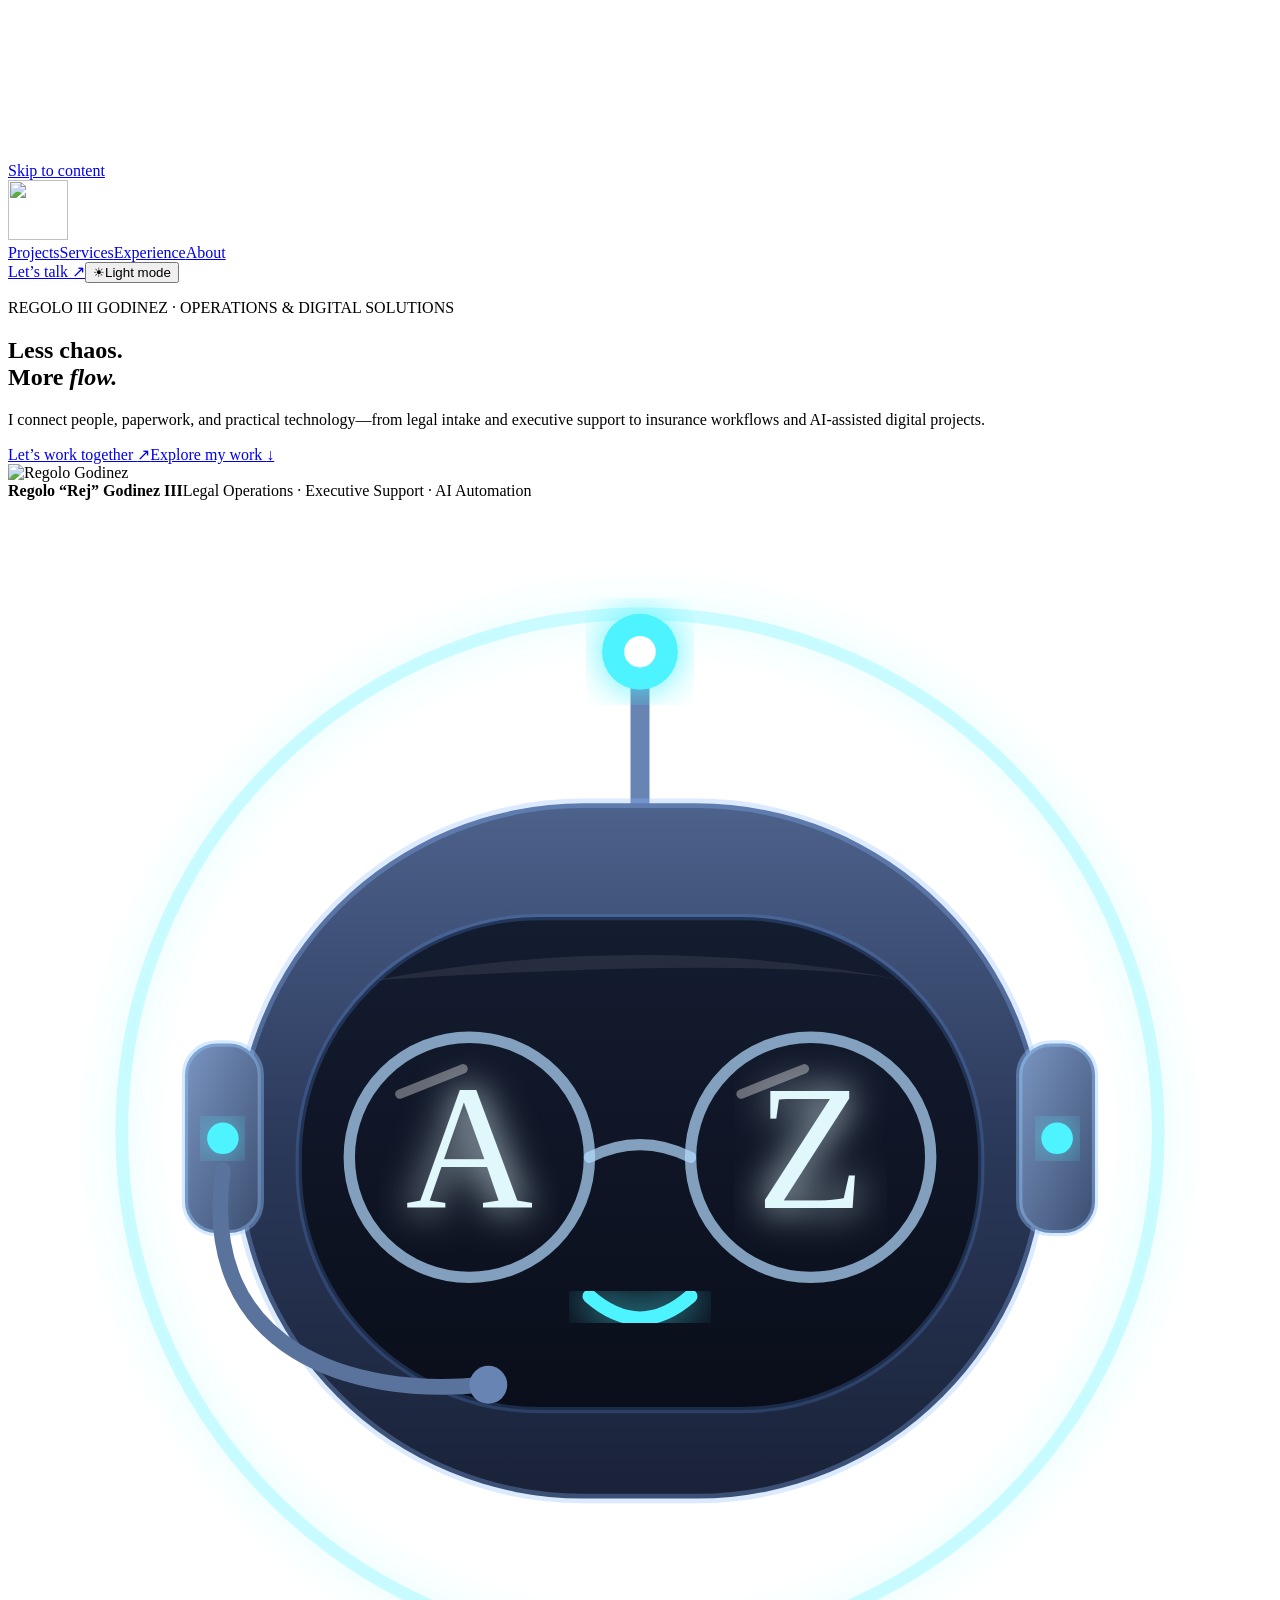
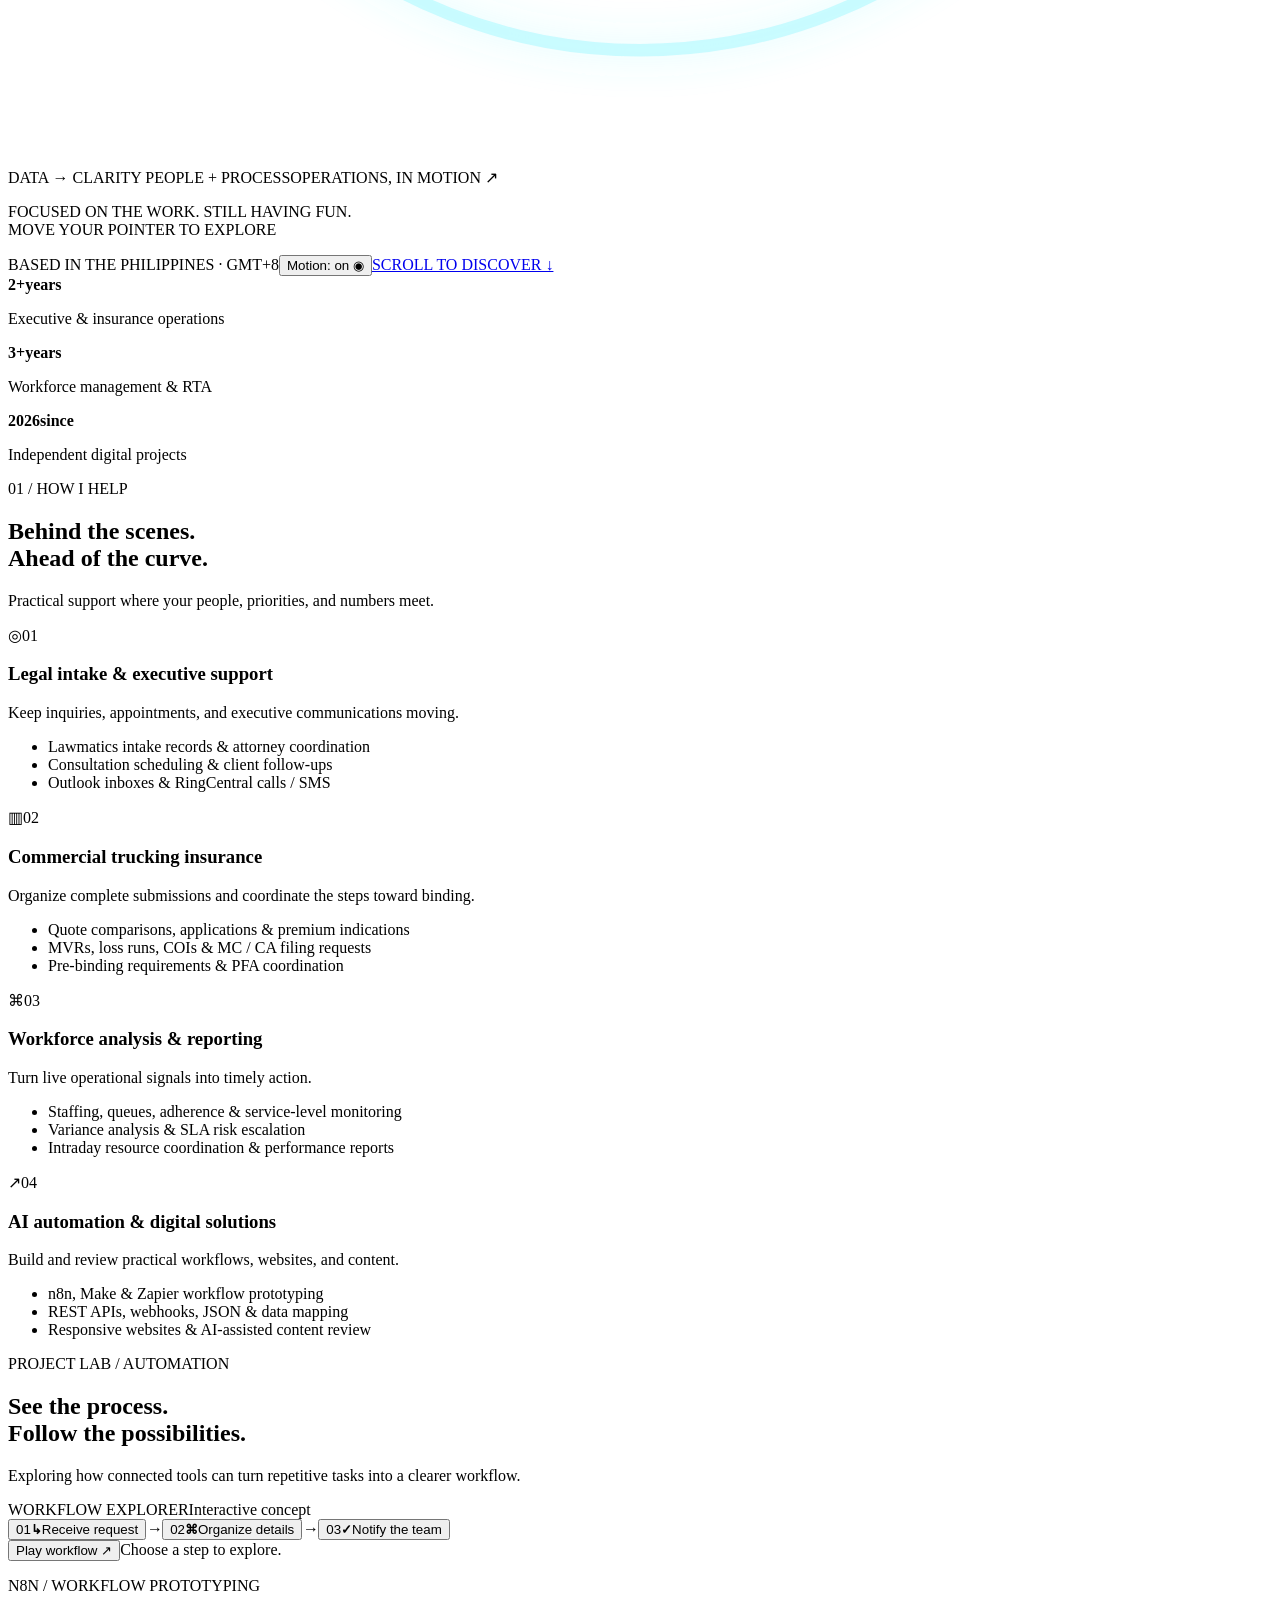
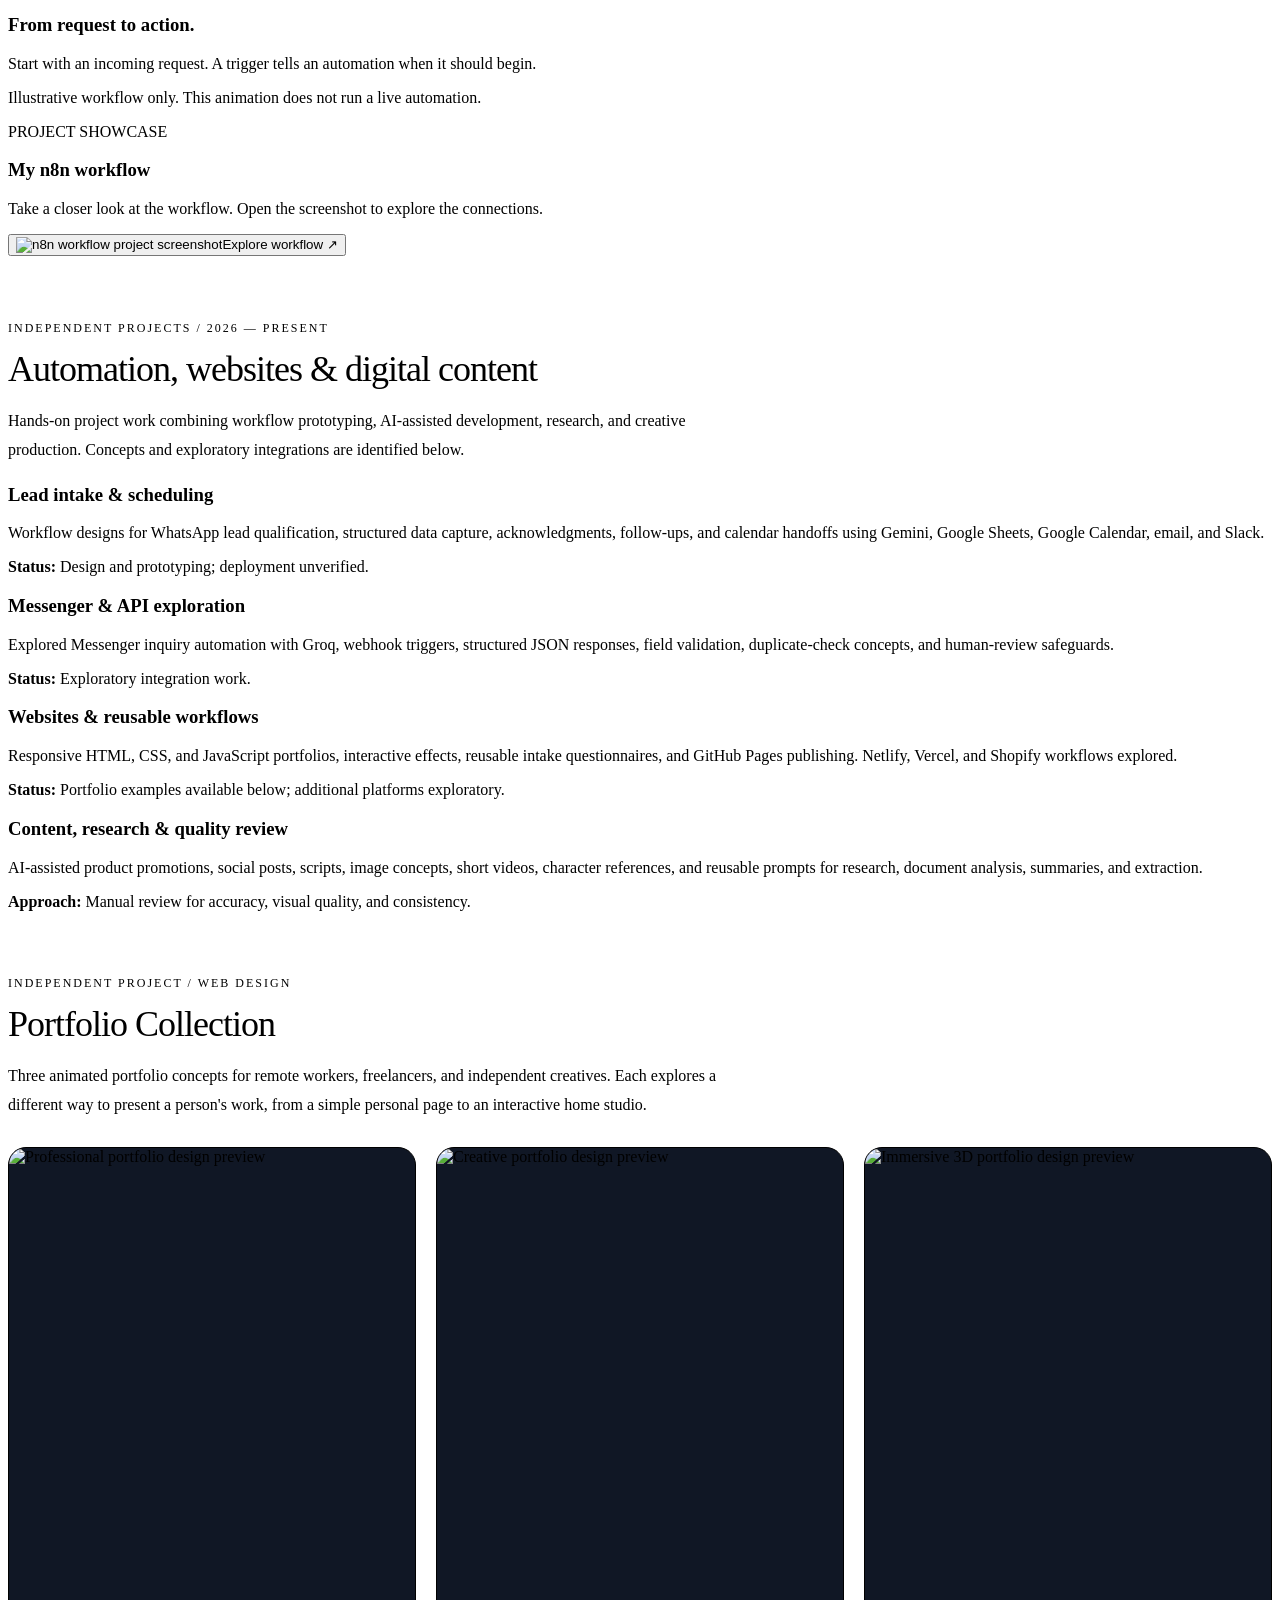
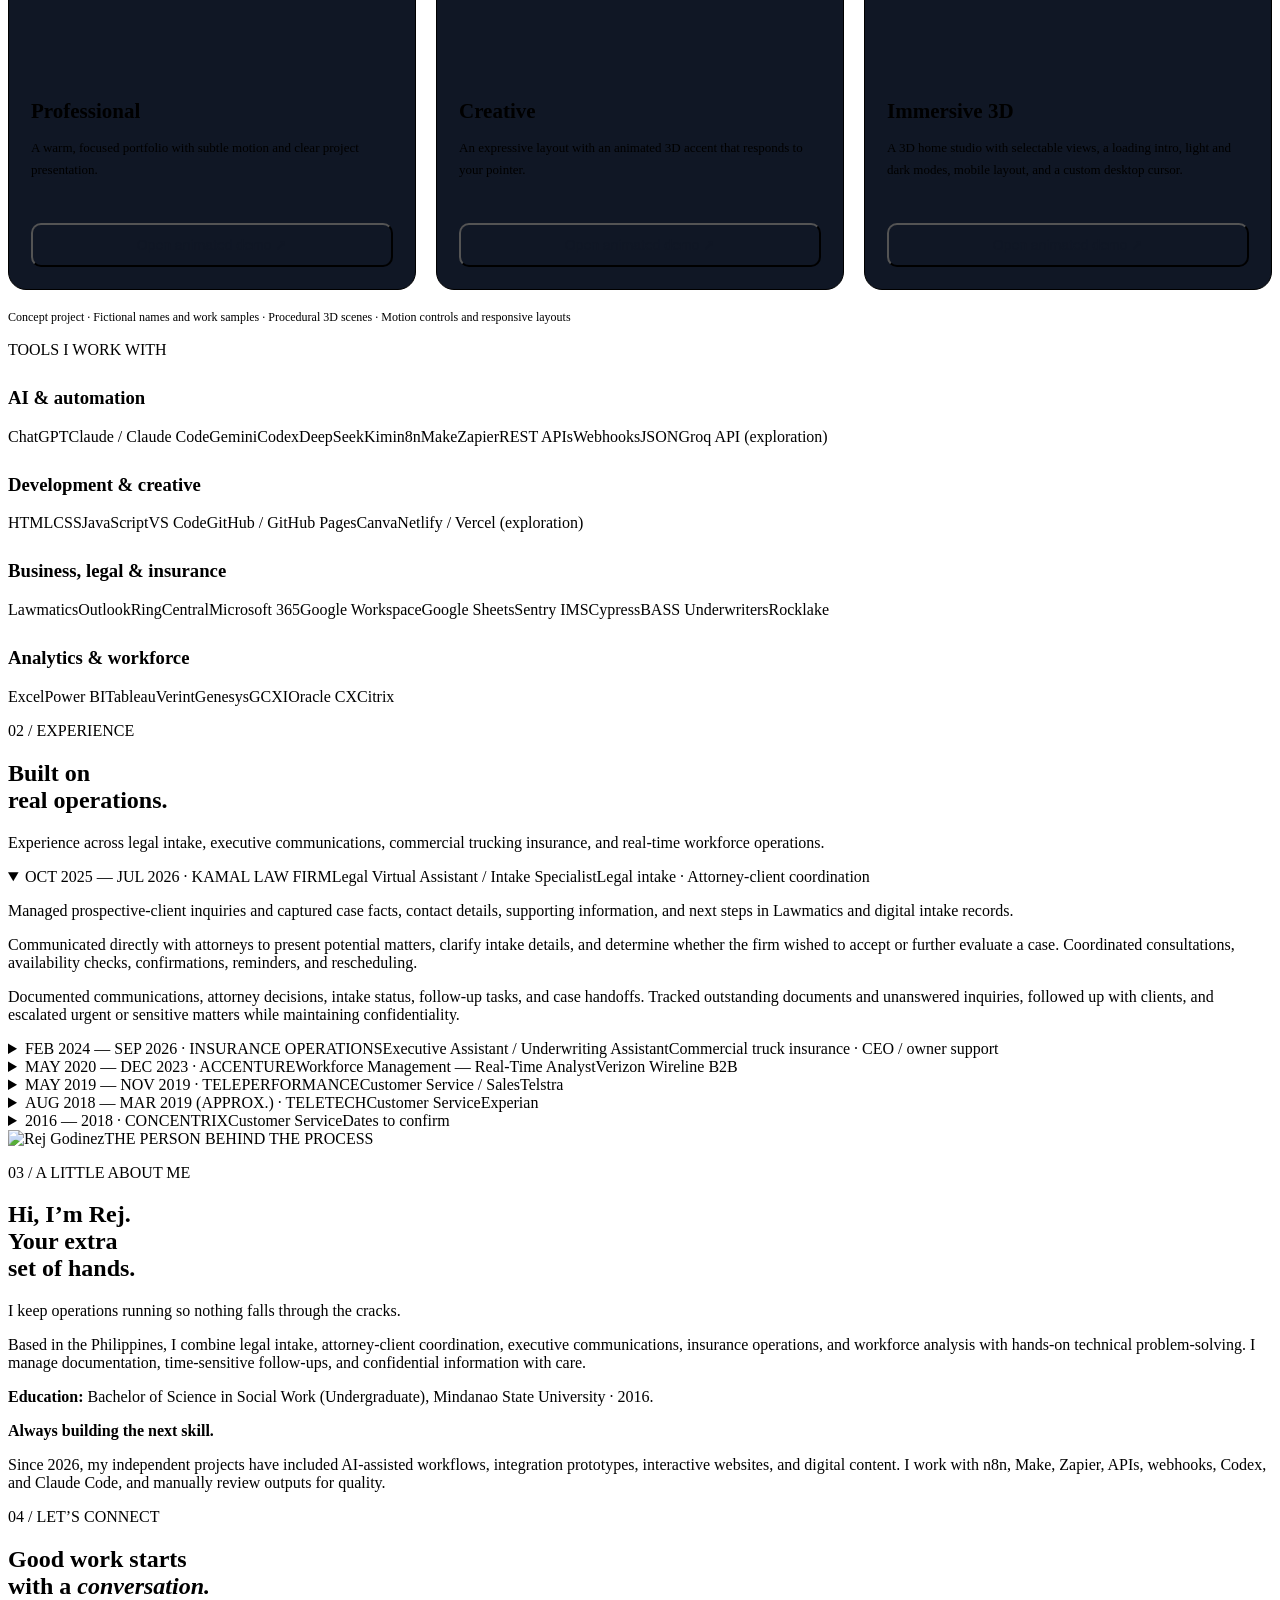
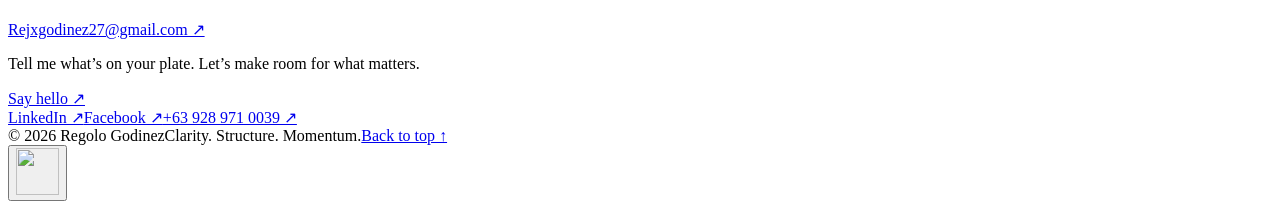
==== commit eebe1cea: "Add files via upload" ====
--- a/index.html
+++ b/index.html
@@ -1,181 +1,181 @@
-<!doctype html>
-<html lang="en">
-<head>
-  <meta charset="utf-8">
-  <meta name="viewport" content="width=device-width, initial-scale=1">
-  <meta name="description" content="Regolo III Godinez — legal intake, executive support, insurance operations, and AI-assisted automation and web development in the Philippines.">
-  <title>Regolo Godinez — Operations, in motion.</title>
-  <link rel="icon" href="baby-robot.svg">
-  <script src="theme.js?v=1"></script>
-  <link rel="stylesheet" href="styles.css">
-  <script src="script.js" defer></script>
-  <link rel="stylesheet" href="portfolio-extras.css?v=baby-3">
-  <script src="portfolio-extras.js?v=resume-20261016" defer></script>
-  <link rel="stylesheet" href="theme.css?v=1">
-  <link rel="stylesheet" href="baby-robot.css?v=1">
-  <script src="baby-robot.js?v=1" defer></script>
-<style>
-@media(max-width:720px){.visual{overflow:clip}}
-
-.portfolio-projects{scroll-margin-top:24px;margin:70px 0 110px}.portfolio-projects h2{font-size:36px;font-weight:700;line-height:1.2;margin:12px 0 16px}.portfolio-projects .intro{max-width:720px;color:#64748b;line-height:1.8}.dark .portfolio-projects .intro{color:#b0b5bd}.portfolio-projects .kicker{color:#007aff;font-size:12px;letter-spacing:2px;text-transform:uppercase}.portfolio-demo-grid{display:grid;grid-template-columns:repeat(3,minmax(0,1fr));gap:20px;margin-top:28px}.portfolio-demo-card{border:1px solid #dce0e6;border-radius:18px;overflow:hidden;background:#fff}.dark .portfolio-demo-card{background:#111;border-color:#303036}.portfolio-demo-card img{width:100%;aspect-ratio:4/5;object-fit:cover;display:block}.portfolio-demo-copy{padding:22px}.portfolio-demo-copy h3{font-size:21px;font-weight:600;margin-bottom:10px}.portfolio-demo-copy p{font-size:13px;line-height:1.7;color:#64748b;min-height:68px}.dark .portfolio-demo-copy p{color:#b0b5bd}.portfolio-demo-copy button{display:block;width:100%;margin-top:18px;background:#007aff;color:white;padding:12px 14px;border-radius:10px;font-size:14px}.project-note{font-size:12px;color:#64748b;margin-top:20px}.dark .project-note{color:#a8adb5}.project-viewer{width:min(1400px,96vw);height:94vh;max-width:none;max-height:94vh;padding:0;border:1px solid #48434d;border-radius:16px;background:#faf5ed;color:#403b36;overflow:hidden}.project-viewer::backdrop{background:#000a}.project-viewer-bar{display:flex;justify-content:space-between;align-items:center;gap:14px;padding:12px 20px;height:62px;border-bottom:1px solid #ddd2c6;font-size:14px}.project-viewer-bar a{text-decoration:underline}.project-viewer-bar button{background:#403b36;color:white;padding:8px 14px;border-radius:22px}.project-viewer iframe{display:block;border:0;width:100%;height:calc(100% - 62px)}body.project-open{overflow:hidden}@media(max-width:1100px){.portfolio-demo-grid{grid-template-columns:1fr}.portfolio-demo-card{display:grid;grid-template-columns:minmax(0,1fr) minmax(0,1fr)}.portfolio-demo-card img{height:100%;object-fit:cover}.portfolio-demo-copy p{min-height:0}}@media(max-width:700px){.portfolio-demo-card{display:block}.portfolio-projects h2{font-size:30px}.project-viewer-bar{padding:10px;font-size:12px;gap:8px}.project-viewer{width:98vw;height:94vh}.portfolio-demo-card img{height:auto}}
-.portfolio-projects{margin:65px 0 0}.portfolio-demo-card{background:var(--surface,#101725);border-color:var(--line)}.portfolio-demo-copy p,.portfolio-projects .intro,.project-note{color:var(--muted)}.portfolio-projects .kicker{color:var(--blue)}.portfolio-demo-copy button{background:var(--blue);color:#101725}.portfolio-demo-copy h3{color:var(--text)}.portfolio-projects h2{font-weight:400;letter-spacing:-1px}.project-viewer{padding:0;max-height:94vh}.project-viewer-bar{color:#403b36}.project-viewer-bar strong{font-size:14px}.project-viewer-bar a{color:#403b36}.project-viewer-bar button{color:#fff}.portfolio-demo-card{display:block}@media(max-width:900px){.portfolio-demo-grid{grid-template-columns:1fr}.portfolio-demo-card{display:grid;grid-template-columns:1fr 1fr}}@media(max-width:600px){.portfolio-demo-card{display:block}} </style><link rel="stylesheet" href="space-cursor.css">
-</head>
-<body>
-  <canvas id="particles" aria-hidden="true"></canvas><div id="reading-progress" aria-hidden="true"></div>
-  <a class="skip" href="#main">Skip to content</a>
-  <div class="ambient" aria-hidden="true"></div>
-  <header class="header">
-    <a class="brand" href="#home" aria-label="Regolo Godinez home"><img src="baby-robot.svg" alt="" width="60" height="60"></a>
-    <nav aria-label="Main navigation"><a href="#projects">Projects</a><a href="#services">Services</a><a href="#experience">Experience</a><a href="#about">About</a></nav>
-    <div class="header-actions"><a class="nav-contact" href="#contact">Let’s talk <span>↗</span></a><button class="theme-toggle" id="theme-toggle" type="button" aria-label="Switch color theme"><span class="theme-symbol" aria-hidden="true">☀</span><span class="theme-label">Light mode</span></button></div>
-  </header>
-  <main id="main">
-    <section class="hero section" id="home">
-      <div class="hero-copy">
-        <p class="eyebrow"><span class="dot"></span> REGOLO III GODINEZ · OPERATIONS & DIGITAL SOLUTIONS</p>
-        <h1>Less chaos.<br>More <em>flow.</em></h1>
-        <p class="intro">I connect people, paperwork, and practical technology—from legal intake and executive support to insurance workflows and AI-assisted digital projects.</p>
-        <div class="actions"><a class="button primary" href="#contact">Let’s work together <span>↗</span></a><a class="text-link" href="#services">Explore my work <span>↓</span></a></div>
-        <div class="hero-person"><img src="profile.jpg" alt="Regolo Godinez"><div><strong>Regolo “Rej” Godinez III</strong><span>Legal Operations · Executive Support · AI Automation</span></div></div>
-      </div>
-      <div class="visual" aria-label="Interactive baby robot with orbiting atom rings">
-        <div class="scene" aria-hidden="true"><div class="atom-wrapper"><div class="orbit-ring orbit-1"><div class="electron"></div></div><div class="orbit-ring orbit-2"><div class="electron"></div></div><div class="orbit-ring orbit-3"><div class="electron"></div></div><div class="orbit-ring orbit-4"><div class="electron"></div></div><div class="floating-core"><svg id="robotSvg" viewBox="0 0 200 200" class="baby-robot" aria-hidden="true">
-                    <defs>
-                        <!-- Gradient for Robot Head Shell -->
-                        <linearGradient id="headGrad" x1="0%" y1="0%" x2="0%" y2="100%">
-                            <stop offset="0%" stop-color="#4d628c" />
-                            <stop offset="50%" stop-color="#2a3859" />
-                            <stop offset="100%" stop-color="#192238" />
-                        </linearGradient>
-
-                        <!-- Inner Visor Faceplate Gradient -->
-                        <linearGradient id="visorGrad" x1="0%" y1="0%" x2="0%" y2="100%">
-                            <stop offset="0%" stop-color="#141c30" />
-                            <stop offset="100%" stop-color="#0a0e1a" />
-                        </linearGradient>
-
-                        <!-- Ear Cup Accent Gradient -->
-                        <linearGradient id="metalGrad" x1="0%" y1="0%" x2="100%" y2="100%">
-                            <stop offset="0%" stop-color="#7a96c2" />
-                            <stop offset="100%" stop-color="#3b4d70" />
-                        </linearGradient>
-
-                        <!-- Soft Glow Filter for Eyes & Antenna -->
-                        <filter id="glow" x="-20%" y="-20%" width="140%" height="140%">
-                            <feGaussianBlur stdDeviation="3" result="blur" />
-                            <feComposite in="SourceGraphic" in2="blur" operator="over" />
-                        </filter>
-                    </defs>
-
-                    <!-- Background Outer Halo Glow -->
-                    <circle cx="100" cy="100" r="82" fill="none" stroke="rgba(77, 243, 255, 0.25)" stroke-width="2" filter="url(#glow)"/>
-
-                    <!-- Headset Top Band -->
-                    <path d="M 50 85 A 55 55 0 0 1 150 85" fill="none" stroke="#5a739c" stroke-width="5" stroke-linecap="round"/>
-
-                    <!-- Antenna Stem -->
-                    <line x1="100" y1="48" x2="100" y2="28" stroke="#6884b3" stroke-width="3" stroke-linecap="round"/>
-                    <!-- Antenna Glow Tip -->
-                    <circle cx="100" cy="24" r="6" fill="#4df3ff" filter="url(#glow)"/>
-                    <circle cx="100" cy="24" r="2.5" fill="#ffffff"/>
-
-                    <!-- Main Robot Head Shape -->
-                    <rect x="36" y="48" width="128" height="110" rx="55" fill="url(#headGrad)" stroke="rgba(140,185,255,0.3)" stroke-width="1.5"/>
-
-                    <!-- Inner Face Visor Screen -->
-                    <rect x="46" y="66" width="108" height="78" rx="38" fill="url(#visorGrad)" stroke="rgba(100,160,255,0.2)" stroke-width="1"/>
-
-                    <!-- Visor Reflection Sheen -->
-                    <path d="M 58 76 Q 100 68 142 76 Q 120 72 58 76 Z" fill="rgba(255, 255, 255, 0.08)"/>
-
-                    <!-- Headset Side Ear Cups -->
-                    <!-- Left Ear Cup -->
-                    <rect x="28" y="86" width="12" height="30" rx="5" fill="url(#metalGrad)" stroke="rgba(150,200,255,0.4)" stroke-width="1"/>
-                    <circle cx="34" cy="101" r="2.5" fill="#4df3ff" filter="url(#glow)"/>
-
-                    <!-- Right Ear Cup -->
-                    <rect x="160" y="86" width="12" height="30" rx="5" fill="url(#metalGrad)" stroke="rgba(150,200,255,0.4)" stroke-width="1"/>
-                    <circle cx="166" cy="101" r="2.5" fill="#4df3ff" filter="url(#glow)"/>
-
-                    <!-- Headset Microphone Arm -->
-                    <path d="M 34 106 C 30 135, 55 142, 75 140" fill="none" stroke="#5a739c" stroke-width="2.5" stroke-linecap="round"/>
-                    <circle cx="76" cy="140" r="3" fill="#6884b3"/>
-
-                    <!-- Interactive Face Elements Group (Follows Pointer) -->
-                    <g id="faceInteractiveGroup" class="eye-group">
-                        
-                        <!-- Left Eye ("A") -->
-                        <g id="eyeLeftGroup">
-                            <text id="eyeLeft" x="73" y="112" font-size="28" fill="#e0f7fc" text-anchor="middle" filter="url(#glow)" class="eye-text">A</text>
-                        </g>
-
-                        <!-- Right Eye ("Z") -->
-                        <g id="eyeRightGroup">
-                            <text id="eyeRight" x="127" y="112" font-size="28" fill="#e0f7fc" text-anchor="middle" filter="url(#glow)" class="eye-text">Z</text>
-                        </g>
-
-                        <!-- Cute Glasses Frame -->
-                        <!-- Left Lens Circle -->
-                        <circle cx="73" cy="104" r="19" fill="none" stroke="rgba(180, 220, 255, 0.7)" stroke-width="1.8"/>
-                        <!-- Right Lens Circle -->
-                        <circle cx="127" cy="104" r="19" fill="none" stroke="rgba(180, 220, 255, 0.7)" stroke-width="1.8"/>
-                        <!-- Glasses Bridge -->
-                        <path d="M 92 104 Q 100 100 108 104" fill="none" stroke="rgba(180, 220, 255, 0.7)" stroke-width="1.8" stroke-linecap="round"/>
-                        
-                        <!-- Glasses Glare Diagonal Shine Lines -->
-                        <line x1="62" y1="94" x2="72" y2="90" stroke="rgba(255, 255, 255, 0.35)" stroke-width="1.5" stroke-linecap="round"/>
-                        <line x1="116" y1="94" x2="126" y2="90" stroke="rgba(255, 255, 255, 0.35)" stroke-width="1.5" stroke-linecap="round"/>
-
-                        <!-- Cute Small Curved Smile Mouth -->
-                        <path d="M 92 126 Q 100 133 108 126" fill="none" stroke="#4df3ff" stroke-width="2.2" stroke-linecap="round" filter="url(#glow)"/>
-
-                    </g>
-                </svg></div></div></div>
-        <span class="float-label label-a"><i></i> DATA → CLARITY</span><span class="float-label label-b"><i></i> PEOPLE + PROCESS</span><span class="float-label label-c">OPERATIONS, IN MOTION ↗</span>
-        <p class="visual-note">FOCUSED ON THE WORK. STILL HAVING FUN.<br>MOVE YOUR POINTER TO EXPLORE</p>
-      </div>
-      <div class="hero-bottom"><span>BASED IN THE PHILIPPINES · GMT+8</span><button id="motion" type="button" aria-pressed="true">Motion: on <span>◉</span></button><a href="#services">SCROLL TO DISCOVER ↓</a></div>
-    </section>
-    <div class="stats section"><div><strong>2+<span>years</span></strong><p>Legal intake & coordination</p></div><div><strong>3+<span>years</span></strong><p>Workforce management & RTA</p></div><div><strong>2026<span>since</span></strong><p>Independent digital projects</p></div></div>
-    <section class="section block" id="services">
-      <div class="section-heading reveal"><p class="eyebrow">01 / HOW I HELP</p><h2>Behind the scenes.<br><span>Ahead of the curve.</span></h2><p>Practical support where your people, priorities, and numbers meet.</p></div>
-      <div class="cards">
-<article class="card reveal" data-tilt><div class="card-top"><span class="icon">◎</span><span>01</span></div><h3>Legal intake & executive support</h3><p>Keep inquiries, appointments, and executive communications moving.</p><ul><li>Lawmatics intake records & attorney coordination</li><li>Consultation scheduling & client follow-ups</li><li>Outlook inboxes & RingCentral calls / SMS</li></ul></article>
-<article class="card reveal" data-tilt><div class="card-top"><span class="icon">▥</span><span>02</span></div><h3>Commercial trucking insurance</h3><p>Organize complete submissions and coordinate the steps toward binding.</p><ul><li>Quote comparisons, applications & premium indications</li><li>MVRs, loss runs, COIs & MC / CA filing requests</li><li>Pre-binding requirements & PFA coordination</li></ul></article>
-<article class="card reveal" data-tilt><div class="card-top"><span class="icon">⌘</span><span>03</span></div><h3>Workforce analysis & reporting</h3><p>Turn live operational signals into timely action.</p><ul><li>Staffing, queues, adherence & service-level monitoring</li><li>Variance analysis & SLA risk escalation</li><li>Intraday resource coordination & performance reports</li></ul></article>
-<article class="card reveal" data-tilt><div class="card-top"><span class="icon">↗</span><span>04</span></div><h3>AI automation & digital solutions</h3><p>Build and review practical workflows, websites, and content.</p><ul><li>n8n, Make & Zapier workflow prototyping</li><li>REST APIs, webhooks, JSON & data mapping</li><li>Responsive websites & AI-assisted content review</li></ul></article>
-</div>
-    </section>
-    <section class="section block" id="projects">
-      <div class="section-heading reveal"><p class="eyebrow">PROJECT LAB / AUTOMATION</p><h2>See the process.<br><span>Follow the possibilities.</span></h2><p>Exploring how connected tools can turn repetitive tasks into a clearer workflow.</p></div>
-      <article class="project-feature reveal">
-        <div class="workflow-demo"><div class="demo-top"><span>WORKFLOW EXPLORER</span><span class="demo-badge">Interactive concept</span></div>
-          <div class="nodes"><button class="node selected" data-step="0" aria-pressed="true"><span>01</span><b>↳</b>Receive request</button><i aria-hidden="true">→</i><button class="node" data-step="1" aria-pressed="false"><span>02</span><b>⌘</b>Organize details</button><i aria-hidden="true">→</i><button class="node" data-step="2" aria-pressed="false"><span>03</span><b>✓</b>Notify the team</button></div>
-          <div class="demo-controls"><button class="button primary" id="run-demo">Play workflow ↗</button><span id="demo-status" role="status">Choose a step to explore.</span></div>
-        </div>
-        <div class="project-description"><p class="eyebrow">N8N / WORKFLOW PROTOTYPING</p><h3>From request to action.</h3><p id="step-description">Start with an incoming request. A trigger tells an automation when it should begin.</p><p class="demo-disclaimer">Illustrative workflow only. This animation does not run a live automation.</p></div>
-      </article>
-      <article class="screenshot-project reveal"><div><p class="eyebrow">PROJECT SHOWCASE</p><h3>My n8n workflow</h3><p id="screenshot-description">Take a closer look at the workflow. Open the screenshot to explore the connections.</p></div><button id="open-project" class="screenshot-button" aria-label="Enlarge n8n workflow screenshot"><img id="project-thumbnail" src="project.jpg" alt="n8n workflow project screenshot"><span>Explore workflow ↗</span></button><div id="screenshot-placeholder" class="screenshot-placeholder" hidden><span>⌘</span><p>Workflow preview coming soon</p></div></article>
-    <section class="portfolio-projects" id="independent-projects"><p class="kicker">Independent projects / 2026 — Present</p><h2>Automation, websites & digital content</h2><p class="intro">Hands-on project work combining workflow prototyping, AI-assisted development, research, and creative production. Concepts and exploratory integrations are identified below.</p><div class="cards">
-<article class="card reveal"><h3>Lead intake & scheduling</h3><p>Workflow designs for WhatsApp lead qualification, structured data capture, acknowledgments, follow-ups, and calendar handoffs using Gemini, Google Sheets, Google Calendar, email, and Slack.</p><p><strong>Status:</strong> Design and prototyping; deployment unverified.</p></article>
-<article class="card reveal"><h3>Messenger & API exploration</h3><p>Explored Messenger inquiry automation with Groq, webhook triggers, structured JSON responses, field validation, duplicate-check concepts, and human-review safeguards.</p><p><strong>Status:</strong> Exploratory integration work.</p></article>
-<article class="card reveal"><h3>Websites & reusable workflows</h3><p>Responsive HTML, CSS, and JavaScript portfolios, interactive effects, reusable intake questionnaires, and GitHub Pages publishing. Netlify, Vercel, and Shopify workflows explored.</p><p><strong>Status:</strong> Portfolio examples available below; additional platforms exploratory.</p></article>
-<article class="card reveal"><h3>Content, research & quality review</h3><p>AI-assisted product promotions, social posts, scripts, image concepts, short videos, character references, and reusable prompts for research, document analysis, summaries, and extraction.</p><p><strong>Approach:</strong> Manual review for accuracy, visual quality, and consistency.</p></article>
-</div></section>
-    <section id="portfolio-collection" class="portfolio-projects"><p class="kicker">Independent project / Web design</p><h2>Portfolio Collection</h2><p class="intro">Three animated portfolio concepts for remote workers, freelancers, and independent creatives. Each explores a different way to present a person's work, from a simple personal page to an interactive home studio.</p><div class="portfolio-demo-grid"><article class="portfolio-demo-card"><img src="portfolio-collection/professional.png" alt="Professional portfolio design preview" loading="lazy"><div class="portfolio-demo-copy"><h3>Professional</h3><p>A warm, focused portfolio with subtle motion and clear project presentation.</p><button type="button" data-portfolio-demo="professional" data-demo-title="Professional">Open animated demo ↗</button></div></article><article class="portfolio-demo-card"><img src="portfolio-collection/creative.png" alt="Creative portfolio design preview" loading="lazy"><div class="portfolio-demo-copy"><h3>Creative</h3><p>An expressive layout with an animated 3D accent that responds to your pointer.</p><button type="button" data-portfolio-demo="creative" data-demo-title="Creative">Open animated demo ↗</button></div></article><article class="portfolio-demo-card"><img src="portfolio-collection/immersive.png" alt="Immersive 3D portfolio design preview" loading="lazy"><div class="portfolio-demo-copy"><h3>Immersive 3D</h3><p>A 3D home studio with selectable views, a loading intro, light and dark modes, mobile layout, and a custom desktop cursor.</p><button type="button" data-portfolio-demo="immersive" data-demo-title="Immersive 3D">Open animated demo ↗</button></div></article></div><p class="project-note">Concept project · Fictional names and work samples · Procedural 3D scenes · Motion controls and responsive layouts</p></section></section>
-    <dialog id="project-dialog" aria-labelledby="project-dialog-title"><div class="dialog-header"><h2 id="project-dialog-title">My n8n workflow</h2><button id="close-project" class="button" aria-label="Close project viewer">Close ×</button></div><p>Scroll to explore the full workflow.</p><div class="image-viewport"><img id="project-full" src="project.jpg" alt="Full n8n workflow project screenshot"></div></dialog>
-    <section class="tools section reveal"><p class="eyebrow">TOOLS I WORK WITH</p><div style="margin-top:28px"><h3 class="eyebrow">AI & automation</h3><div class="tool-list"><span>ChatGPT</span><span>Claude / Claude Code</span><span>Gemini</span><span>Codex</span><span>DeepSeek</span><span>Kimi</span><span>n8n</span><span>Make</span><span>Zapier</span><span>REST APIs</span><span>Webhooks</span><span>JSON</span><span>Groq API (exploration)</span></div></div><div style="margin-top:28px"><h3 class="eyebrow">Development & creative</h3><div class="tool-list"><span>HTML</span><span>CSS</span><span>JavaScript</span><span>VS Code</span><span>GitHub / GitHub Pages</span><span>Canva</span><span>Netlify / Vercel (exploration)</span></div></div><div style="margin-top:28px"><h3 class="eyebrow">Business, legal & insurance</h3><div class="tool-list"><span>Lawmatics</span><span>Outlook</span><span>RingCentral</span><span>Microsoft 365</span><span>Google Workspace</span><span>Google Sheets</span><span>Sentry IMS</span><span>Cypress</span><span>BASS Underwriters</span><span>Rocklake</span></div></div><div style="margin-top:28px"><h3 class="eyebrow">Analytics & workforce</h3><div class="tool-list"><span>Excel</span><span>Power BI</span><span>Tableau</span><span>Verint</span><span>Genesys</span><span>GCXI</span><span>Oracle CX</span><span>Citrix</span></div></div></section>
-    <section class="section block experience" id="experience"><div class="section-heading reveal"><p class="eyebrow">02 / EXPERIENCE</p><h2>Built on<br><span>real operations.</span></h2><p>Experience across legal intake, executive communications, commercial trucking insurance, and real-time workforce operations.</p></div><div class="timeline reveal"><details open><summary><span class="job-meta">FEB 2024 — SEP 2026 · KAMAL LAW FIRM</span><span class="job-title">Legal Virtual Assistant / Intake Specialist</span><span class="job-sub">Legal intake · Attorney-client coordination</span></summary><div class="job-body"><p>Managed prospective-client inquiries and captured case facts, contact details, supporting information, and next steps in Lawmatics and digital intake records.</p><p>Communicated directly with attorneys to present potential matters, clarify intake details, and determine whether the firm wished to accept or further evaluate a case. Coordinated consultations, availability checks, confirmations, reminders, and rescheduling.</p><p>Documented communications, attorney decisions, intake status, follow-up tasks, and case handoffs. Tracked outstanding documents and unanswered inquiries, followed up with clients, and escalated urgent or sensitive matters while maintaining confidentiality.</p></div></details>
-<details><summary><span class="job-meta">OCT 2025 — JUL 2026 · INSURANCE OPERATIONS</span><span class="job-title">Executive Assistant / Underwriting Assistant</span><span class="job-sub">Commercial truck insurance · CEO / owner support</span></summary><div class="job-body"><p>Sourced and compared commercial trucking insurance quotes, coordinating with underwriters, carriers, and partners on coverage and pricing. Completed applications, supplemental forms, quote sheets, and premium indications; checked driver, vehicle, business, and coverage details before submission.</p><p>Requested or provided loss runs, ran motor vehicle reports (MVRs), obtained outstanding documents, requested MC and California (CA) filings, and coordinated Certificates of Insurance (COIs). Managed pre-binding requirements, approvals, application updates, and complete files for binder issuance and policy binding; coordinated Premium Finance Agreements (PFAs) through signature.</p><p>Worked directly with the CEO / owner, managing Outlook inboxes and RingCentral calls and SMS, prioritizing urgent requests, organizing correspondence, and tracking follow-ups. Maintained quote, policy, and transaction records in Sentry IMS, Cypress, BASS Underwriters, and Rocklake.</p></div></details>
-<details><summary><span class="job-meta">MAY 2020 — DEC 2023 · ACCENTURE</span><span class="job-title">Workforce Management — Real-Time Analyst</span><span class="job-sub">Verizon Wireline B2B</span></summary><div class="job-body"><p>Monitored live staffing, service levels, call queues, schedule adherence, occupancy, availability, absenteeism, and intraday performance against operational targets.</p><p>Analyzed variances, prepared staffing and performance reports, escalated SLA risks, and coordinated real-time schedule and resource adjustments with operations teams. Maintained accurate records, communicated time-sensitive changes, and supported short-term planning.</p></div></details>
-<details><summary><span class="job-meta">MAY 2019 — NOV 2019 · TELEPERFORMANCE</span><span class="job-title">Customer Service / Sales</span><span class="job-sub">Telstra</span></summary><div class="job-body"><p>Handled customer inquiries and sales support, maintained accurate documentation, supported issue resolution, and escalated concerns requiring additional assistance.</p></div></details>
-<details><summary><span class="job-meta">AUG 2018 — MAR 2019 (APPROX.) · TELETECH</span><span class="job-title">Customer Service</span><span class="job-sub">Experian</span></summary><div class="job-body"><p>Supported customer inquiries, accurate documentation, issue resolution, and escalation while handling sensitive information carefully.</p></div></details>
-<details><summary><span class="job-meta">2016 — 2018 · CONCENTRIX</span><span class="job-title">Customer Service</span><span class="job-sub">Dates to confirm</span></summary><div class="job-body"><p>Additional customer service experience covering customer inquiries, documentation, issue resolution, and escalation. Dates remain to be confirmed.</p></div></details>
-</div></section>
-    <section class="section block about" id="about"><div class="portrait reveal"><img src="about.jpeg" alt="Rej Godinez" loading="lazy"><span>THE PERSON BEHIND THE PROCESS</span></div><div class="about-copy reveal"><p class="eyebrow">03 / A LITTLE ABOUT ME</p><h2>Hi, I’m Rej.<br><span>Your extra<br>set of hands.</span></h2><p>I keep operations running so nothing falls through the cracks.</p><p>Based in the Philippines, I combine legal intake, attorney-client coordination, executive communications, insurance operations, and workforce analysis with hands-on technical problem-solving. I manage documentation, time-sensitive follow-ups, and confidential information with care.</p><p><strong>Education:</strong> Bachelor of Science in Social Work (Undergraduate), Mindanao State University · 2016.</p><div class="learning"><span class="dot"></span><div><strong>Always building the next skill.</strong><p>Since 2026, my independent projects have included AI-assisted workflows, integration prototypes, interactive websites, and digital content. I work with n8n, Make, Zapier, APIs, webhooks, Codex, and Claude Code, and manually review outputs for quality.</p></div></div></div></section>
-    <section class="section contact reveal" id="contact"><p class="eyebrow">04 / LET’S CONNECT</p><h2>Good work starts<br>with a <em>conversation.</em></h2><div class="contact-bottom"><div><a class="email" href="mailto:Rejxgodinez27@gmail.com">Rejxgodinez27@gmail.com ↗</a><p>Tell me what’s on your plate. Let’s make room for what matters.</p></div><a class="button primary" href="mailto:Rejxgodinez27@gmail.com">Say hello ↗</a></div><div class="socials"><a href="https://www.linkedin.com/in/rejxgodinez/" target="_blank" rel="noopener noreferrer">LinkedIn ↗</a><a href="https://www.facebook.com/rejgodinez" target="_blank" rel="noopener noreferrer">Facebook ↗</a><a href="tel:+639289710039">+63 928 971 0039 ↗</a></div></section>
-  </main>
-  <footer class="section"><span>© <span id="year">2026</span> Regolo Godinez</span><span>Clarity. Structure. Momentum.</span><a href="#home">Back to top ↑</a></footer>
-<dialog class="project-viewer" id="portfolio-viewer" aria-labelledby="portfolio-viewer-title"><div class="project-viewer-bar"><strong id="portfolio-viewer-title">Portfolio demo</strong><a id="portfolio-full-demo" target="_blank" rel="noopener">Open full page ↗</a><button id="portfolio-close-demo" type="button">Close</button></div><iframe id="portfolio-demo-frame" title="Animated portfolio demo"></iframe></dialog><script>(()=>{const viewer=document.getElementById('portfolio-viewer'),frame=document.getElementById('portfolio-demo-frame');let opener;document.querySelectorAll('[data-portfolio-demo]').forEach(button=>button.addEventListener('click',()=>{opener=button;const url='portfolio-collection/'+button.dataset.portfolioDemo+'.html';document.getElementById('portfolio-viewer-title').textContent=button.dataset.demoTitle;frame.title=button.dataset.demoTitle+' animated portfolio';frame.src=url;document.getElementById('portfolio-full-demo').href=url;viewer.showModal();document.body.classList.add('project-open')}));document.getElementById('portfolio-close-demo').onclick=()=>viewer.close();viewer.addEventListener('close',()=>{frame.removeAttribute('src');document.body.classList.remove('project-open');opener?.focus()})})();</script></body>
-</html>
-
+<!doctype html>
+<html lang="en">
+<head>
+  <meta charset="utf-8">
+  <meta name="viewport" content="width=device-width, initial-scale=1">
+  <meta name="description" content="Regolo III Godinez — legal intake, executive support, insurance operations, and AI-assisted automation and web development in the Philippines.">
+  <title>Regolo Godinez — Operations, in motion.</title>
+  <link rel="icon" href="baby-robot.svg">
+  <script src="theme.js?v=1"></script>
+  <link rel="stylesheet" href="styles.css">
+  <script src="script.js" defer></script>
+  <link rel="stylesheet" href="portfolio-extras.css?v=baby-3">
+  <script src="portfolio-extras.js?v=resume-20261016" defer></script>
+  <link rel="stylesheet" href="theme.css?v=1">
+  <link rel="stylesheet" href="baby-robot.css?v=1">
+  <script src="baby-robot.js?v=1" defer></script>
+<style>
+@media(max-width:720px){.visual{overflow:clip}}
+
+.portfolio-projects{scroll-margin-top:24px;margin:70px 0 110px}.portfolio-projects h2{font-size:36px;font-weight:700;line-height:1.2;margin:12px 0 16px}.portfolio-projects .intro{max-width:720px;color:#64748b;line-height:1.8}.dark .portfolio-projects .intro{color:#b0b5bd}.portfolio-projects .kicker{color:#007aff;font-size:12px;letter-spacing:2px;text-transform:uppercase}.portfolio-demo-grid{display:grid;grid-template-columns:repeat(3,minmax(0,1fr));gap:20px;margin-top:28px}.portfolio-demo-card{border:1px solid #dce0e6;border-radius:18px;overflow:hidden;background:#fff}.dark .portfolio-demo-card{background:#111;border-color:#303036}.portfolio-demo-card img{width:100%;aspect-ratio:4/5;object-fit:cover;display:block}.portfolio-demo-copy{padding:22px}.portfolio-demo-copy h3{font-size:21px;font-weight:600;margin-bottom:10px}.portfolio-demo-copy p{font-size:13px;line-height:1.7;color:#64748b;min-height:68px}.dark .portfolio-demo-copy p{color:#b0b5bd}.portfolio-demo-copy button{display:block;width:100%;margin-top:18px;background:#007aff;color:white;padding:12px 14px;border-radius:10px;font-size:14px}.project-note{font-size:12px;color:#64748b;margin-top:20px}.dark .project-note{color:#a8adb5}.project-viewer{width:min(1400px,96vw);height:94vh;max-width:none;max-height:94vh;padding:0;border:1px solid #48434d;border-radius:16px;background:#faf5ed;color:#403b36;overflow:hidden}.project-viewer::backdrop{background:#000a}.project-viewer-bar{display:flex;justify-content:space-between;align-items:center;gap:14px;padding:12px 20px;height:62px;border-bottom:1px solid #ddd2c6;font-size:14px}.project-viewer-bar a{text-decoration:underline}.project-viewer-bar button{background:#403b36;color:white;padding:8px 14px;border-radius:22px}.project-viewer iframe{display:block;border:0;width:100%;height:calc(100% - 62px)}body.project-open{overflow:hidden}@media(max-width:1100px){.portfolio-demo-grid{grid-template-columns:1fr}.portfolio-demo-card{display:grid;grid-template-columns:minmax(0,1fr) minmax(0,1fr)}.portfolio-demo-card img{height:100%;object-fit:cover}.portfolio-demo-copy p{min-height:0}}@media(max-width:700px){.portfolio-demo-card{display:block}.portfolio-projects h2{font-size:30px}.project-viewer-bar{padding:10px;font-size:12px;gap:8px}.project-viewer{width:98vw;height:94vh}.portfolio-demo-card img{height:auto}}
+.portfolio-projects{margin:65px 0 0}.portfolio-demo-card{background:var(--surface,#101725);border-color:var(--line)}.portfolio-demo-copy p,.portfolio-projects .intro,.project-note{color:var(--muted)}.portfolio-projects .kicker{color:var(--blue)}.portfolio-demo-copy button{background:var(--blue);color:#101725}.portfolio-demo-copy h3{color:var(--text)}.portfolio-projects h2{font-weight:400;letter-spacing:-1px}.project-viewer{padding:0;max-height:94vh}.project-viewer-bar{color:#403b36}.project-viewer-bar strong{font-size:14px}.project-viewer-bar a{color:#403b36}.project-viewer-bar button{color:#fff}.portfolio-demo-card{display:block}@media(max-width:900px){.portfolio-demo-grid{grid-template-columns:1fr}.portfolio-demo-card{display:grid;grid-template-columns:1fr 1fr}}@media(max-width:600px){.portfolio-demo-card{display:block}} </style><link rel="stylesheet" href="space-cursor.css">
+</head>
+<body>
+  <canvas id="particles" aria-hidden="true"></canvas><div id="reading-progress" aria-hidden="true"></div>
+  <a class="skip" href="#main">Skip to content</a>
+  <div class="ambient" aria-hidden="true"></div>
+  <header class="header">
+    <a class="brand" href="#home" aria-label="Regolo Godinez home"><img src="baby-robot.svg" alt="" width="60" height="60"></a>
+    <nav aria-label="Main navigation"><a href="#projects">Projects</a><a href="#services">Services</a><a href="#experience">Experience</a><a href="#about">About</a></nav>
+    <div class="header-actions"><a class="nav-contact" href="#contact">Let’s talk <span>↗</span></a><button class="theme-toggle" id="theme-toggle" type="button" aria-label="Switch color theme"><span class="theme-symbol" aria-hidden="true">☀</span><span class="theme-label">Light mode</span></button></div>
+  </header>
+  <main id="main">
+    <section class="hero section" id="home">
+      <div class="hero-copy">
+        <p class="eyebrow"><span class="dot"></span> REGOLO III GODINEZ · OPERATIONS & DIGITAL SOLUTIONS</p>
+        <h1>Less chaos.<br>More <em>flow.</em></h1>
+        <p class="intro">I connect people, paperwork, and practical technology—from legal intake and executive support to insurance workflows and AI-assisted digital projects.</p>
+        <div class="actions"><a class="button primary" href="#contact">Let’s work together <span>↗</span></a><a class="text-link" href="#services">Explore my work <span>↓</span></a></div>
+        <div class="hero-person"><img src="profile.jpg" alt="Regolo Godinez"><div><strong>Regolo “Rej” Godinez III</strong><span>Legal Operations · Executive Support · AI Automation</span></div></div>
+      </div>
+      <div class="visual" aria-label="Interactive baby robot with orbiting atom rings">
+        <div class="scene" aria-hidden="true"><div class="atom-wrapper"><div class="orbit-ring orbit-1"><div class="electron"></div></div><div class="orbit-ring orbit-2"><div class="electron"></div></div><div class="orbit-ring orbit-3"><div class="electron"></div></div><div class="orbit-ring orbit-4"><div class="electron"></div></div><div class="floating-core"><svg id="robotSvg" viewBox="0 0 200 200" class="baby-robot" aria-hidden="true">
+                    <defs>
+                        <!-- Gradient for Robot Head Shell -->
+                        <linearGradient id="headGrad" x1="0%" y1="0%" x2="0%" y2="100%">
+                            <stop offset="0%" stop-color="#4d628c" />
+                            <stop offset="50%" stop-color="#2a3859" />
+                            <stop offset="100%" stop-color="#192238" />
+                        </linearGradient>
+
+                        <!-- Inner Visor Faceplate Gradient -->
+                        <linearGradient id="visorGrad" x1="0%" y1="0%" x2="0%" y2="100%">
+                            <stop offset="0%" stop-color="#141c30" />
+                            <stop offset="100%" stop-color="#0a0e1a" />
+                        </linearGradient>
+
+                        <!-- Ear Cup Accent Gradient -->
+                        <linearGradient id="metalGrad" x1="0%" y1="0%" x2="100%" y2="100%">
+                            <stop offset="0%" stop-color="#7a96c2" />
+                            <stop offset="100%" stop-color="#3b4d70" />
+                        </linearGradient>
+
+                        <!-- Soft Glow Filter for Eyes & Antenna -->
+                        <filter id="glow" x="-20%" y="-20%" width="140%" height="140%">
+                            <feGaussianBlur stdDeviation="3" result="blur" />
+                            <feComposite in="SourceGraphic" in2="blur" operator="over" />
+                        </filter>
+                    </defs>
+
+                    <!-- Background Outer Halo Glow -->
+                    <circle cx="100" cy="100" r="82" fill="none" stroke="rgba(77, 243, 255, 0.25)" stroke-width="2" filter="url(#glow)"/>
+
+                    <!-- Headset Top Band -->
+                    <path d="M 50 85 A 55 55 0 0 1 150 85" fill="none" stroke="#5a739c" stroke-width="5" stroke-linecap="round"/>
+
+                    <!-- Antenna Stem -->
+                    <line x1="100" y1="48" x2="100" y2="28" stroke="#6884b3" stroke-width="3" stroke-linecap="round"/>
+                    <!-- Antenna Glow Tip -->
+                    <circle cx="100" cy="24" r="6" fill="#4df3ff" filter="url(#glow)"/>
+                    <circle cx="100" cy="24" r="2.5" fill="#ffffff"/>
+
+                    <!-- Main Robot Head Shape -->
+                    <rect x="36" y="48" width="128" height="110" rx="55" fill="url(#headGrad)" stroke="rgba(140,185,255,0.3)" stroke-width="1.5"/>
+
+                    <!-- Inner Face Visor Screen -->
+                    <rect x="46" y="66" width="108" height="78" rx="38" fill="url(#visorGrad)" stroke="rgba(100,160,255,0.2)" stroke-width="1"/>
+
+                    <!-- Visor Reflection Sheen -->
+                    <path d="M 58 76 Q 100 68 142 76 Q 120 72 58 76 Z" fill="rgba(255, 255, 255, 0.08)"/>
+
+                    <!-- Headset Side Ear Cups -->
+                    <!-- Left Ear Cup -->
+                    <rect x="28" y="86" width="12" height="30" rx="5" fill="url(#metalGrad)" stroke="rgba(150,200,255,0.4)" stroke-width="1"/>
+                    <circle cx="34" cy="101" r="2.5" fill="#4df3ff" filter="url(#glow)"/>
+
+                    <!-- Right Ear Cup -->
+                    <rect x="160" y="86" width="12" height="30" rx="5" fill="url(#metalGrad)" stroke="rgba(150,200,255,0.4)" stroke-width="1"/>
+                    <circle cx="166" cy="101" r="2.5" fill="#4df3ff" filter="url(#glow)"/>
+
+                    <!-- Headset Microphone Arm -->
+                    <path d="M 34 106 C 30 135, 55 142, 75 140" fill="none" stroke="#5a739c" stroke-width="2.5" stroke-linecap="round"/>
+                    <circle cx="76" cy="140" r="3" fill="#6884b3"/>
+
+                    <!-- Interactive Face Elements Group (Follows Pointer) -->
+                    <g id="faceInteractiveGroup" class="eye-group">
+                        
+                        <!-- Left Eye ("A") -->
+                        <g id="eyeLeftGroup">
+                            <text id="eyeLeft" x="73" y="112" font-size="28" fill="#e0f7fc" text-anchor="middle" filter="url(#glow)" class="eye-text">A</text>
+                        </g>
+
+                        <!-- Right Eye ("Z") -->
+                        <g id="eyeRightGroup">
+                            <text id="eyeRight" x="127" y="112" font-size="28" fill="#e0f7fc" text-anchor="middle" filter="url(#glow)" class="eye-text">Z</text>
+                        </g>
+
+                        <!-- Cute Glasses Frame -->
+                        <!-- Left Lens Circle -->
+                        <circle cx="73" cy="104" r="19" fill="none" stroke="rgba(180, 220, 255, 0.7)" stroke-width="1.8"/>
+                        <!-- Right Lens Circle -->
+                        <circle cx="127" cy="104" r="19" fill="none" stroke="rgba(180, 220, 255, 0.7)" stroke-width="1.8"/>
+                        <!-- Glasses Bridge -->
+                        <path d="M 92 104 Q 100 100 108 104" fill="none" stroke="rgba(180, 220, 255, 0.7)" stroke-width="1.8" stroke-linecap="round"/>
+                        
+                        <!-- Glasses Glare Diagonal Shine Lines -->
+                        <line x1="62" y1="94" x2="72" y2="90" stroke="rgba(255, 255, 255, 0.35)" stroke-width="1.5" stroke-linecap="round"/>
+                        <line x1="116" y1="94" x2="126" y2="90" stroke="rgba(255, 255, 255, 0.35)" stroke-width="1.5" stroke-linecap="round"/>
+
+                        <!-- Cute Small Curved Smile Mouth -->
+                        <path d="M 92 126 Q 100 133 108 126" fill="none" stroke="#4df3ff" stroke-width="2.2" stroke-linecap="round" filter="url(#glow)"/>
+
+                    </g>
+                </svg></div></div></div>
+        <span class="float-label label-a"><i></i> DATA → CLARITY</span><span class="float-label label-b"><i></i> PEOPLE + PROCESS</span><span class="float-label label-c">OPERATIONS, IN MOTION ↗</span>
+        <p class="visual-note">FOCUSED ON THE WORK. STILL HAVING FUN.<br>MOVE YOUR POINTER TO EXPLORE</p>
+      </div>
+      <div class="hero-bottom"><span>BASED IN THE PHILIPPINES · GMT+8</span><button id="motion" type="button" aria-pressed="true">Motion: on <span>◉</span></button><a href="#services">SCROLL TO DISCOVER ↓</a></div>
+    </section>
+    <div class="stats section"><div><strong>2+<span>years</span></strong><p>Executive & insurance operations</p></div><div><strong>3+<span>years</span></strong><p>Workforce management & RTA</p></div><div><strong>2026<span>since</span></strong><p>Independent digital projects</p></div></div>
+    <section class="section block" id="services">
+      <div class="section-heading reveal"><p class="eyebrow">01 / HOW I HELP</p><h2>Behind the scenes.<br><span>Ahead of the curve.</span></h2><p>Practical support where your people, priorities, and numbers meet.</p></div>
+      <div class="cards">
+<article class="card reveal" data-tilt><div class="card-top"><span class="icon">◎</span><span>01</span></div><h3>Legal intake & executive support</h3><p>Keep inquiries, appointments, and executive communications moving.</p><ul><li>Lawmatics intake records & attorney coordination</li><li>Consultation scheduling & client follow-ups</li><li>Outlook inboxes & RingCentral calls / SMS</li></ul></article>
+<article class="card reveal" data-tilt><div class="card-top"><span class="icon">▥</span><span>02</span></div><h3>Commercial trucking insurance</h3><p>Organize complete submissions and coordinate the steps toward binding.</p><ul><li>Quote comparisons, applications & premium indications</li><li>MVRs, loss runs, COIs & MC / CA filing requests</li><li>Pre-binding requirements & PFA coordination</li></ul></article>
+<article class="card reveal" data-tilt><div class="card-top"><span class="icon">⌘</span><span>03</span></div><h3>Workforce analysis & reporting</h3><p>Turn live operational signals into timely action.</p><ul><li>Staffing, queues, adherence & service-level monitoring</li><li>Variance analysis & SLA risk escalation</li><li>Intraday resource coordination & performance reports</li></ul></article>
+<article class="card reveal" data-tilt><div class="card-top"><span class="icon">↗</span><span>04</span></div><h3>AI automation & digital solutions</h3><p>Build and review practical workflows, websites, and content.</p><ul><li>n8n, Make & Zapier workflow prototyping</li><li>REST APIs, webhooks, JSON & data mapping</li><li>Responsive websites & AI-assisted content review</li></ul></article>
+</div>
+    </section>
+    <section class="section block" id="projects">
+      <div class="section-heading reveal"><p class="eyebrow">PROJECT LAB / AUTOMATION</p><h2>See the process.<br><span>Follow the possibilities.</span></h2><p>Exploring how connected tools can turn repetitive tasks into a clearer workflow.</p></div>
+      <article class="project-feature reveal">
+        <div class="workflow-demo"><div class="demo-top"><span>WORKFLOW EXPLORER</span><span class="demo-badge">Interactive concept</span></div>
+          <div class="nodes"><button class="node selected" data-step="0" aria-pressed="true"><span>01</span><b>↳</b>Receive request</button><i aria-hidden="true">→</i><button class="node" data-step="1" aria-pressed="false"><span>02</span><b>⌘</b>Organize details</button><i aria-hidden="true">→</i><button class="node" data-step="2" aria-pressed="false"><span>03</span><b>✓</b>Notify the team</button></div>
+          <div class="demo-controls"><button class="button primary" id="run-demo">Play workflow ↗</button><span id="demo-status" role="status">Choose a step to explore.</span></div>
+        </div>
+        <div class="project-description"><p class="eyebrow">N8N / WORKFLOW PROTOTYPING</p><h3>From request to action.</h3><p id="step-description">Start with an incoming request. A trigger tells an automation when it should begin.</p><p class="demo-disclaimer">Illustrative workflow only. This animation does not run a live automation.</p></div>
+      </article>
+      <article class="screenshot-project reveal"><div><p class="eyebrow">PROJECT SHOWCASE</p><h3>My n8n workflow</h3><p id="screenshot-description">Take a closer look at the workflow. Open the screenshot to explore the connections.</p></div><button id="open-project" class="screenshot-button" aria-label="Enlarge n8n workflow screenshot"><img id="project-thumbnail" src="project.jpg" alt="n8n workflow project screenshot"><span>Explore workflow ↗</span></button><div id="screenshot-placeholder" class="screenshot-placeholder" hidden><span>⌘</span><p>Workflow preview coming soon</p></div></article>
+    <section class="portfolio-projects" id="independent-projects"><p class="kicker">Independent projects / 2026 — Present</p><h2>Automation, websites & digital content</h2><p class="intro">Hands-on project work combining workflow prototyping, AI-assisted development, research, and creative production. Concepts and exploratory integrations are identified below.</p><div class="cards">
+<article class="card reveal"><h3>Lead intake & scheduling</h3><p>Workflow designs for WhatsApp lead qualification, structured data capture, acknowledgments, follow-ups, and calendar handoffs using Gemini, Google Sheets, Google Calendar, email, and Slack.</p><p><strong>Status:</strong> Design and prototyping; deployment unverified.</p></article>
+<article class="card reveal"><h3>Messenger & API exploration</h3><p>Explored Messenger inquiry automation with Groq, webhook triggers, structured JSON responses, field validation, duplicate-check concepts, and human-review safeguards.</p><p><strong>Status:</strong> Exploratory integration work.</p></article>
+<article class="card reveal"><h3>Websites & reusable workflows</h3><p>Responsive HTML, CSS, and JavaScript portfolios, interactive effects, reusable intake questionnaires, and GitHub Pages publishing. Netlify, Vercel, and Shopify workflows explored.</p><p><strong>Status:</strong> Portfolio examples available below; additional platforms exploratory.</p></article>
+<article class="card reveal"><h3>Content, research & quality review</h3><p>AI-assisted product promotions, social posts, scripts, image concepts, short videos, character references, and reusable prompts for research, document analysis, summaries, and extraction.</p><p><strong>Approach:</strong> Manual review for accuracy, visual quality, and consistency.</p></article>
+</div></section>
+    <section id="portfolio-collection" class="portfolio-projects"><p class="kicker">Independent project / Web design</p><h2>Portfolio Collection</h2><p class="intro">Three animated portfolio concepts for remote workers, freelancers, and independent creatives. Each explores a different way to present a person's work, from a simple personal page to an interactive home studio.</p><div class="portfolio-demo-grid"><article class="portfolio-demo-card"><img src="portfolio-collection/professional.png" alt="Professional portfolio design preview" loading="lazy"><div class="portfolio-demo-copy"><h3>Professional</h3><p>A warm, focused portfolio with subtle motion and clear project presentation.</p><button type="button" data-portfolio-demo="professional" data-demo-title="Professional">Open animated demo ↗</button></div></article><article class="portfolio-demo-card"><img src="portfolio-collection/creative.png" alt="Creative portfolio design preview" loading="lazy"><div class="portfolio-demo-copy"><h3>Creative</h3><p>An expressive layout with an animated 3D accent that responds to your pointer.</p><button type="button" data-portfolio-demo="creative" data-demo-title="Creative">Open animated demo ↗</button></div></article><article class="portfolio-demo-card"><img src="portfolio-collection/immersive.png" alt="Immersive 3D portfolio design preview" loading="lazy"><div class="portfolio-demo-copy"><h3>Immersive 3D</h3><p>A 3D home studio with selectable views, a loading intro, light and dark modes, mobile layout, and a custom desktop cursor.</p><button type="button" data-portfolio-demo="immersive" data-demo-title="Immersive 3D">Open animated demo ↗</button></div></article></div><p class="project-note">Concept project · Fictional names and work samples · Procedural 3D scenes · Motion controls and responsive layouts</p></section></section>
+    <dialog id="project-dialog" aria-labelledby="project-dialog-title"><div class="dialog-header"><h2 id="project-dialog-title">My n8n workflow</h2><button id="close-project" class="button" aria-label="Close project viewer">Close ×</button></div><p>Scroll to explore the full workflow.</p><div class="image-viewport"><img id="project-full" src="project.jpg" alt="Full n8n workflow project screenshot"></div></dialog>
+    <section class="tools section reveal"><p class="eyebrow">TOOLS I WORK WITH</p><div style="margin-top:28px"><h3 class="eyebrow">AI & automation</h3><div class="tool-list"><span>ChatGPT</span><span>Claude / Claude Code</span><span>Gemini</span><span>Codex</span><span>DeepSeek</span><span>Kimi</span><span>n8n</span><span>Make</span><span>Zapier</span><span>REST APIs</span><span>Webhooks</span><span>JSON</span><span>Groq API (exploration)</span></div></div><div style="margin-top:28px"><h3 class="eyebrow">Development & creative</h3><div class="tool-list"><span>HTML</span><span>CSS</span><span>JavaScript</span><span>VS Code</span><span>GitHub / GitHub Pages</span><span>Canva</span><span>Netlify / Vercel (exploration)</span></div></div><div style="margin-top:28px"><h3 class="eyebrow">Business, legal & insurance</h3><div class="tool-list"><span>Lawmatics</span><span>Outlook</span><span>RingCentral</span><span>Microsoft 365</span><span>Google Workspace</span><span>Google Sheets</span><span>Sentry IMS</span><span>Cypress</span><span>BASS Underwriters</span><span>Rocklake</span></div></div><div style="margin-top:28px"><h3 class="eyebrow">Analytics & workforce</h3><div class="tool-list"><span>Excel</span><span>Power BI</span><span>Tableau</span><span>Verint</span><span>Genesys</span><span>GCXI</span><span>Oracle CX</span><span>Citrix</span></div></div></section>
+    <section class="section block experience" id="experience"><div class="section-heading reveal"><p class="eyebrow">02 / EXPERIENCE</p><h2>Built on<br><span>real operations.</span></h2><p>Experience across legal intake, executive communications, commercial trucking insurance, and real-time workforce operations.</p></div><div class="timeline reveal"><details open><summary><span class="job-meta">OCT 2025 — JUL 2026 · KAMAL LAW FIRM</span><span class="job-title">Legal Virtual Assistant / Intake Specialist</span><span class="job-sub">Legal intake · Attorney-client coordination</span></summary><div class="job-body"><p>Managed prospective-client inquiries and captured case facts, contact details, supporting information, and next steps in Lawmatics and digital intake records.</p><p>Communicated directly with attorneys to present potential matters, clarify intake details, and determine whether the firm wished to accept or further evaluate a case. Coordinated consultations, availability checks, confirmations, reminders, and rescheduling.</p><p>Documented communications, attorney decisions, intake status, follow-up tasks, and case handoffs. Tracked outstanding documents and unanswered inquiries, followed up with clients, and escalated urgent or sensitive matters while maintaining confidentiality.</p></div></details>
+<details><summary><span class="job-meta">FEB 2024 — SEP 2026 · INSURANCE OPERATIONS</span><span class="job-title">Executive Assistant / Underwriting Assistant</span><span class="job-sub">Commercial truck insurance · CEO / owner support</span></summary><div class="job-body"><p>Sourced and compared commercial trucking insurance quotes, coordinating with underwriters, carriers, and partners on coverage and pricing. Completed applications, supplemental forms, quote sheets, and premium indications; checked driver, vehicle, business, and coverage details before submission.</p><p>Requested or provided loss runs, ran motor vehicle reports (MVRs), obtained outstanding documents, requested MC and California (CA) filings, and coordinated Certificates of Insurance (COIs). Managed pre-binding requirements, approvals, application updates, and complete files for binder issuance and policy binding; coordinated Premium Finance Agreements (PFAs) through signature.</p><p>Worked directly with the CEO / owner, managing Outlook inboxes and RingCentral calls and SMS, prioritizing urgent requests, organizing correspondence, and tracking follow-ups. Maintained quote, policy, and transaction records in Sentry IMS, Cypress, BASS Underwriters, and Rocklake.</p></div></details>
+<details><summary><span class="job-meta">MAY 2020 — DEC 2023 · ACCENTURE</span><span class="job-title">Workforce Management — Real-Time Analyst</span><span class="job-sub">Verizon Wireline B2B</span></summary><div class="job-body"><p>Monitored live staffing, service levels, call queues, schedule adherence, occupancy, availability, absenteeism, and intraday performance against operational targets.</p><p>Analyzed variances, prepared staffing and performance reports, escalated SLA risks, and coordinated real-time schedule and resource adjustments with operations teams. Maintained accurate records, communicated time-sensitive changes, and supported short-term planning.</p></div></details>
+<details><summary><span class="job-meta">MAY 2019 — NOV 2019 · TELEPERFORMANCE</span><span class="job-title">Customer Service / Sales</span><span class="job-sub">Telstra</span></summary><div class="job-body"><p>Handled customer inquiries and sales support, maintained accurate documentation, supported issue resolution, and escalated concerns requiring additional assistance.</p></div></details>
+<details><summary><span class="job-meta">AUG 2018 — MAR 2019 (APPROX.) · TELETECH</span><span class="job-title">Customer Service</span><span class="job-sub">Experian</span></summary><div class="job-body"><p>Supported customer inquiries, accurate documentation, issue resolution, and escalation while handling sensitive information carefully.</p></div></details>
+<details><summary><span class="job-meta">2016 — 2018 · CONCENTRIX</span><span class="job-title">Customer Service</span><span class="job-sub">Dates to confirm</span></summary><div class="job-body"><p>Additional customer service experience covering customer inquiries, documentation, issue resolution, and escalation. Dates remain to be confirmed.</p></div></details>
+</div></section>
+    <section class="section block about" id="about"><div class="portrait reveal"><img src="about.jpeg" alt="Rej Godinez" loading="lazy"><span>THE PERSON BEHIND THE PROCESS</span></div><div class="about-copy reveal"><p class="eyebrow">03 / A LITTLE ABOUT ME</p><h2>Hi, I’m Rej.<br><span>Your extra<br>set of hands.</span></h2><p>I keep operations running so nothing falls through the cracks.</p><p>Based in the Philippines, I combine legal intake, attorney-client coordination, executive communications, insurance operations, and workforce analysis with hands-on technical problem-solving. I manage documentation, time-sensitive follow-ups, and confidential information with care.</p><p><strong>Education:</strong> Bachelor of Science in Social Work (Undergraduate), Mindanao State University · 2016.</p><div class="learning"><span class="dot"></span><div><strong>Always building the next skill.</strong><p>Since 2026, my independent projects have included AI-assisted workflows, integration prototypes, interactive websites, and digital content. I work with n8n, Make, Zapier, APIs, webhooks, Codex, and Claude Code, and manually review outputs for quality.</p></div></div></div></section>
+    <section class="section contact reveal" id="contact"><p class="eyebrow">04 / LET’S CONNECT</p><h2>Good work starts<br>with a <em>conversation.</em></h2><div class="contact-bottom"><div><a class="email" href="mailto:Rejxgodinez27@gmail.com">Rejxgodinez27@gmail.com ↗</a><p>Tell me what’s on your plate. Let’s make room for what matters.</p></div><a class="button primary" href="mailto:Rejxgodinez27@gmail.com">Say hello ↗</a></div><div class="socials"><a href="https://www.linkedin.com/in/rejxgodinez/" target="_blank" rel="noopener noreferrer">LinkedIn ↗</a><a href="https://www.facebook.com/rejgodinez" target="_blank" rel="noopener noreferrer">Facebook ↗</a><a href="tel:+639289710039">+63 928 971 0039 ↗</a></div></section>
+  </main>
+  <footer class="section"><span>© <span id="year">2026</span> Regolo Godinez</span><span>Clarity. Structure. Momentum.</span><a href="#home">Back to top ↑</a></footer>
+<dialog class="project-viewer" id="portfolio-viewer" aria-labelledby="portfolio-viewer-title"><div class="project-viewer-bar"><strong id="portfolio-viewer-title">Portfolio demo</strong><a id="portfolio-full-demo" target="_blank" rel="noopener">Open full page ↗</a><button id="portfolio-close-demo" type="button">Close</button></div><iframe id="portfolio-demo-frame" title="Animated portfolio demo"></iframe></dialog><script>(()=>{const viewer=document.getElementById('portfolio-viewer'),frame=document.getElementById('portfolio-demo-frame');let opener;document.querySelectorAll('[data-portfolio-demo]').forEach(button=>button.addEventListener('click',()=>{opener=button;const url='portfolio-collection/'+button.dataset.portfolioDemo+'.html';document.getElementById('portfolio-viewer-title').textContent=button.dataset.demoTitle;frame.title=button.dataset.demoTitle+' animated portfolio';frame.src=url;document.getElementById('portfolio-full-demo').href=url;viewer.showModal();document.body.classList.add('project-open')}));document.getElementById('portfolio-close-demo').onclick=()=>viewer.close();viewer.addEventListener('close',()=>{frame.removeAttribute('src');document.body.classList.remove('project-open');opener?.focus()})})();</script></body>
+</html>
+
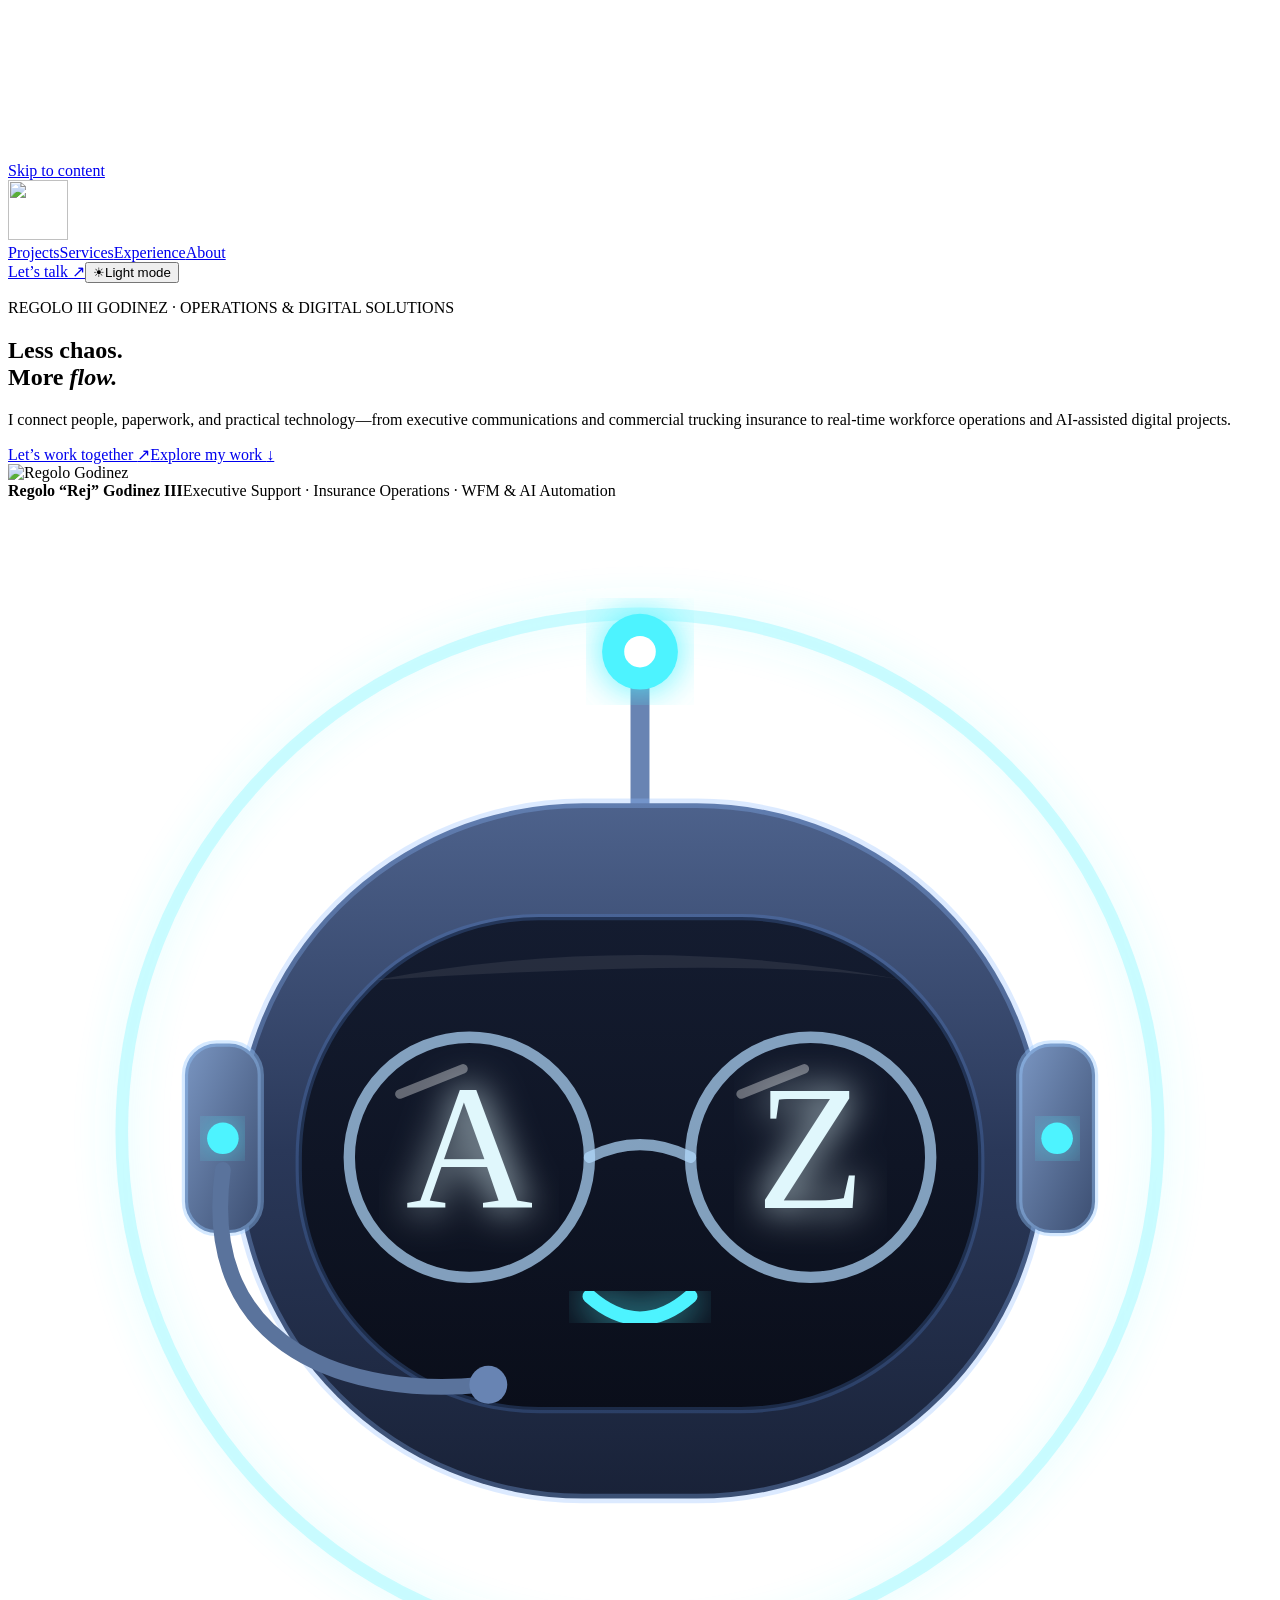
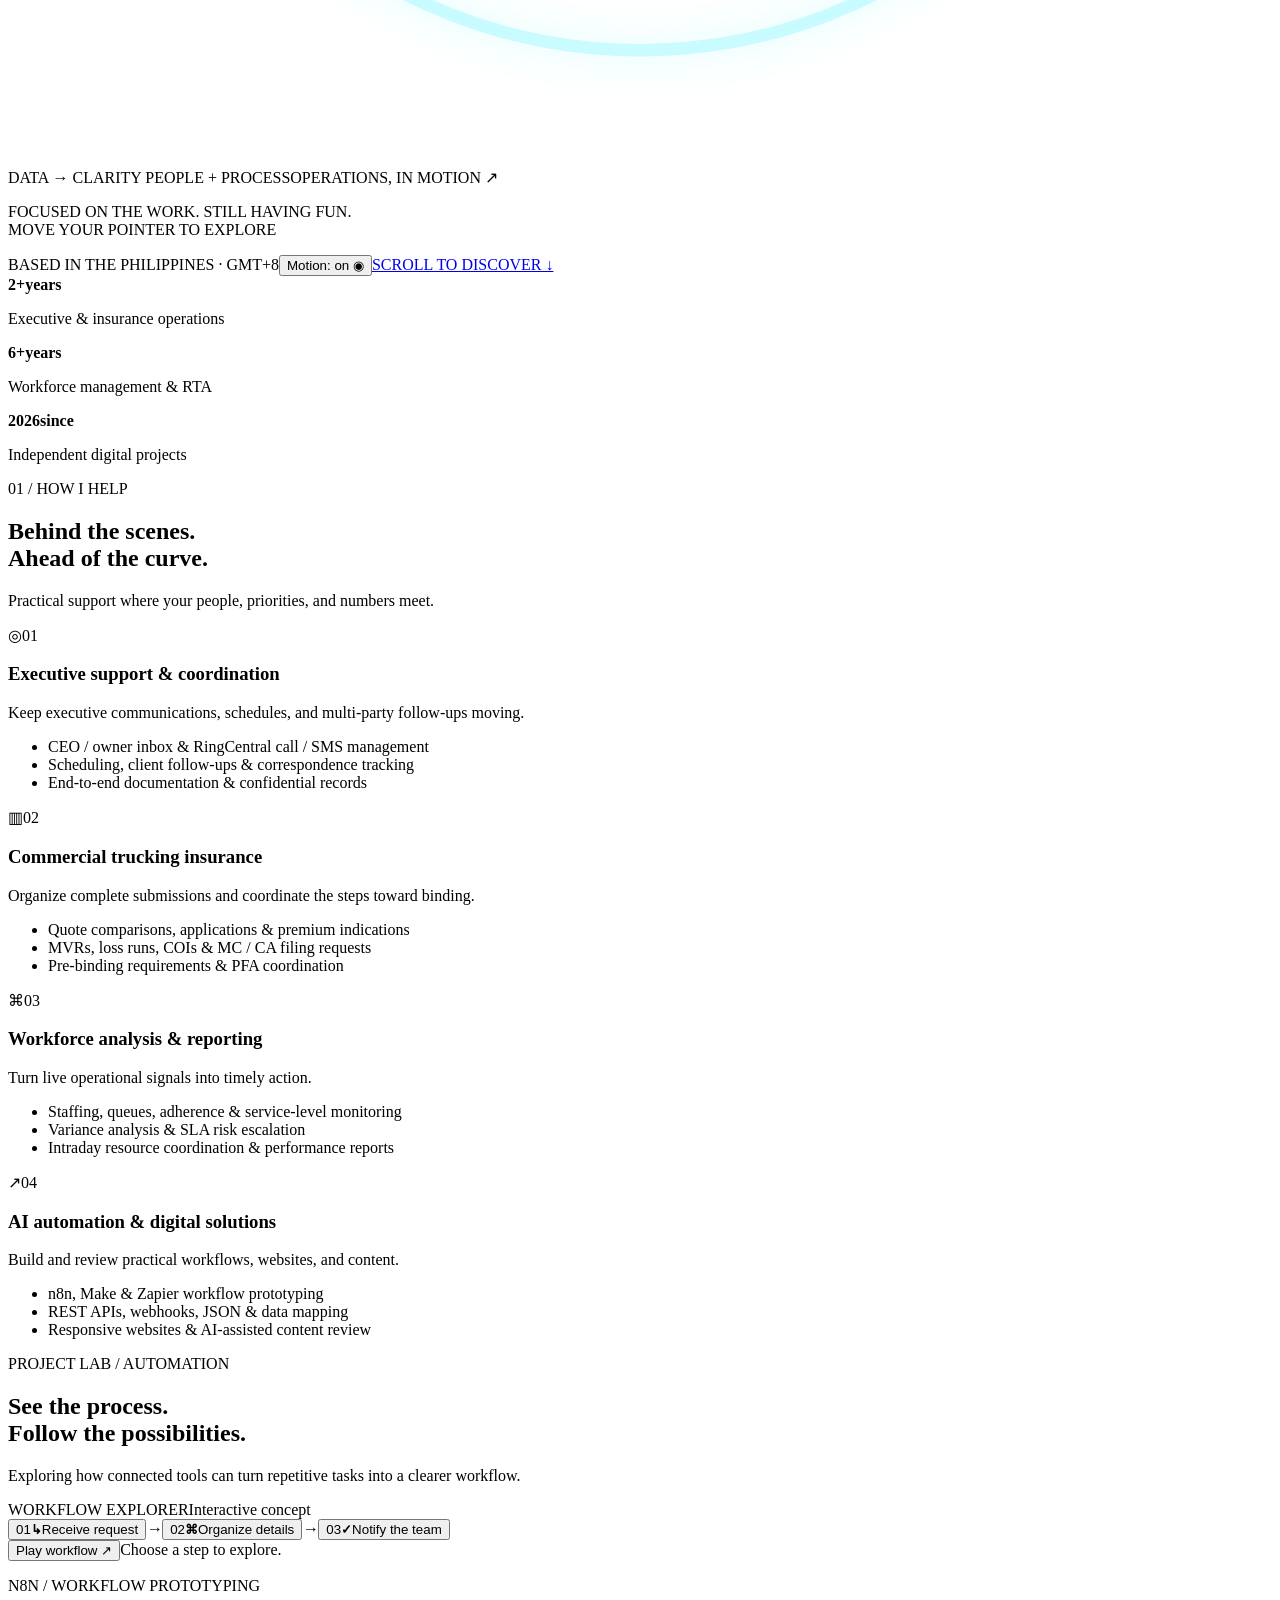
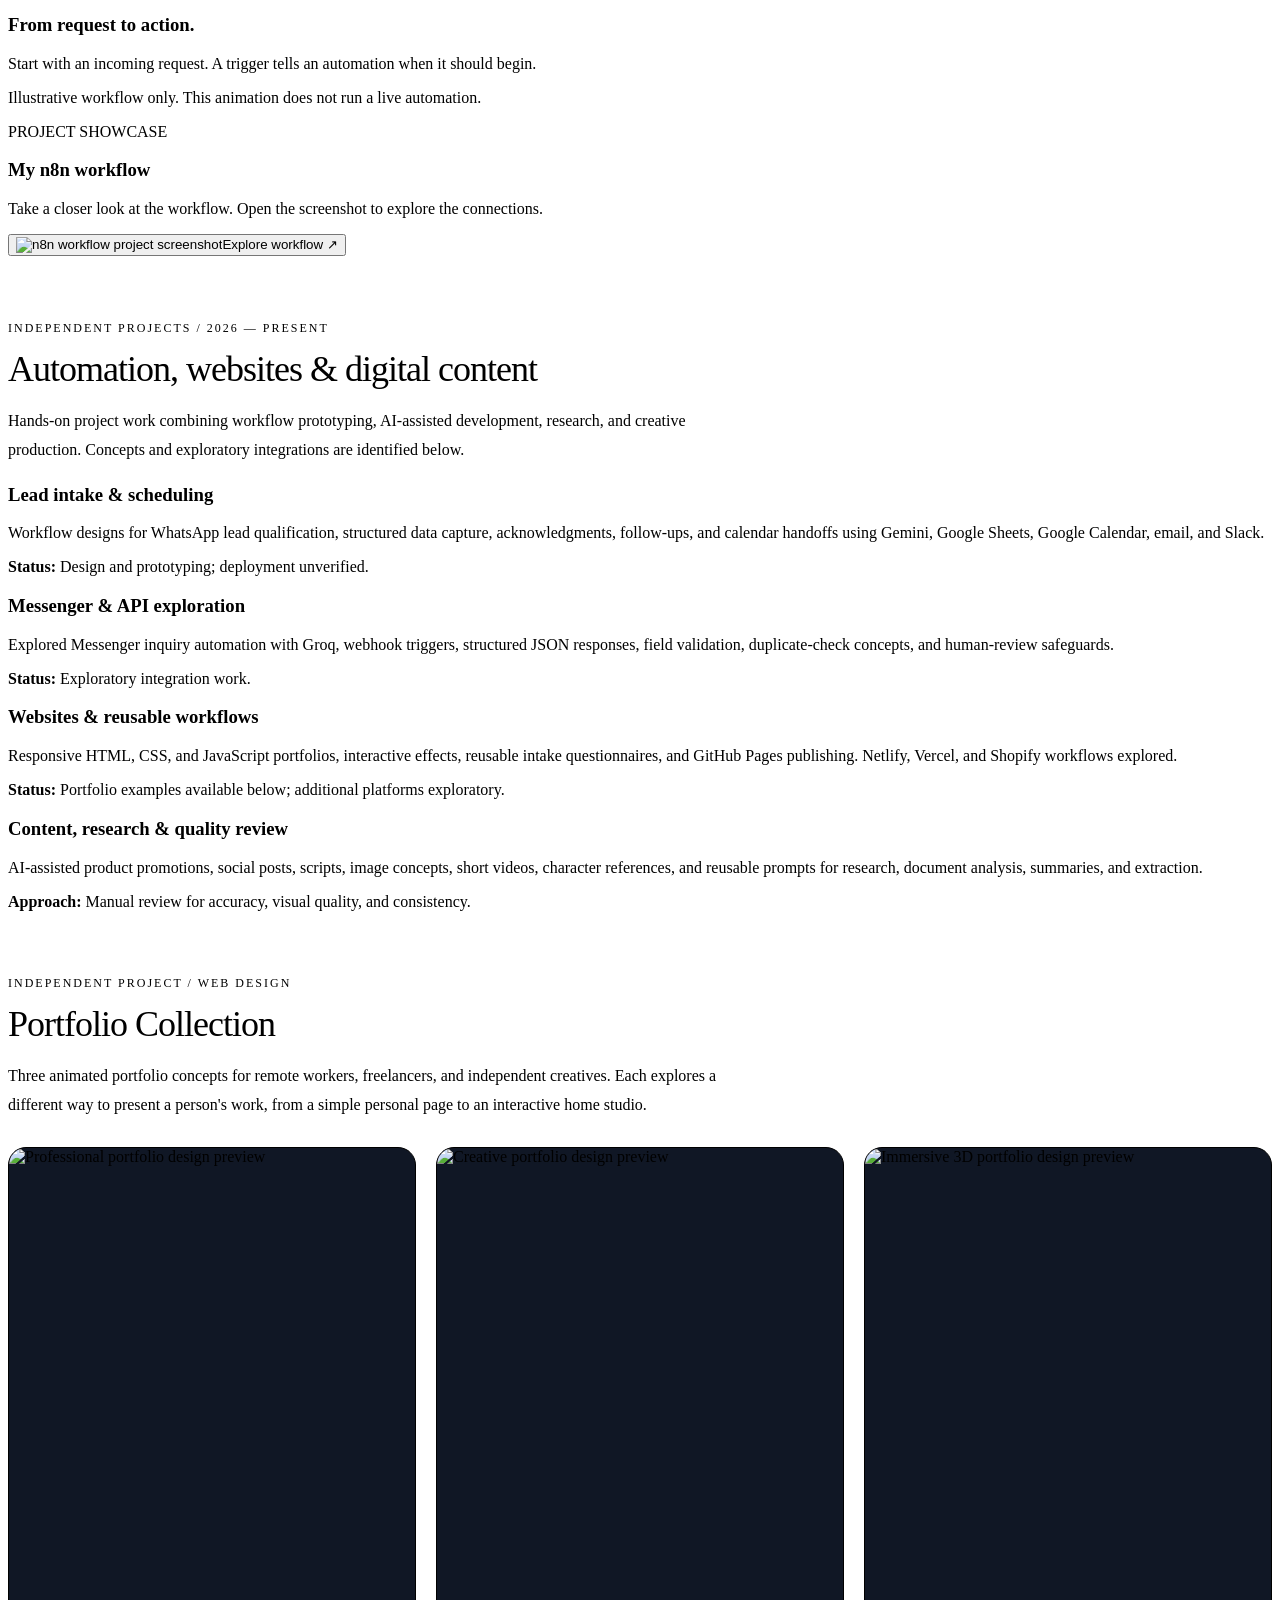
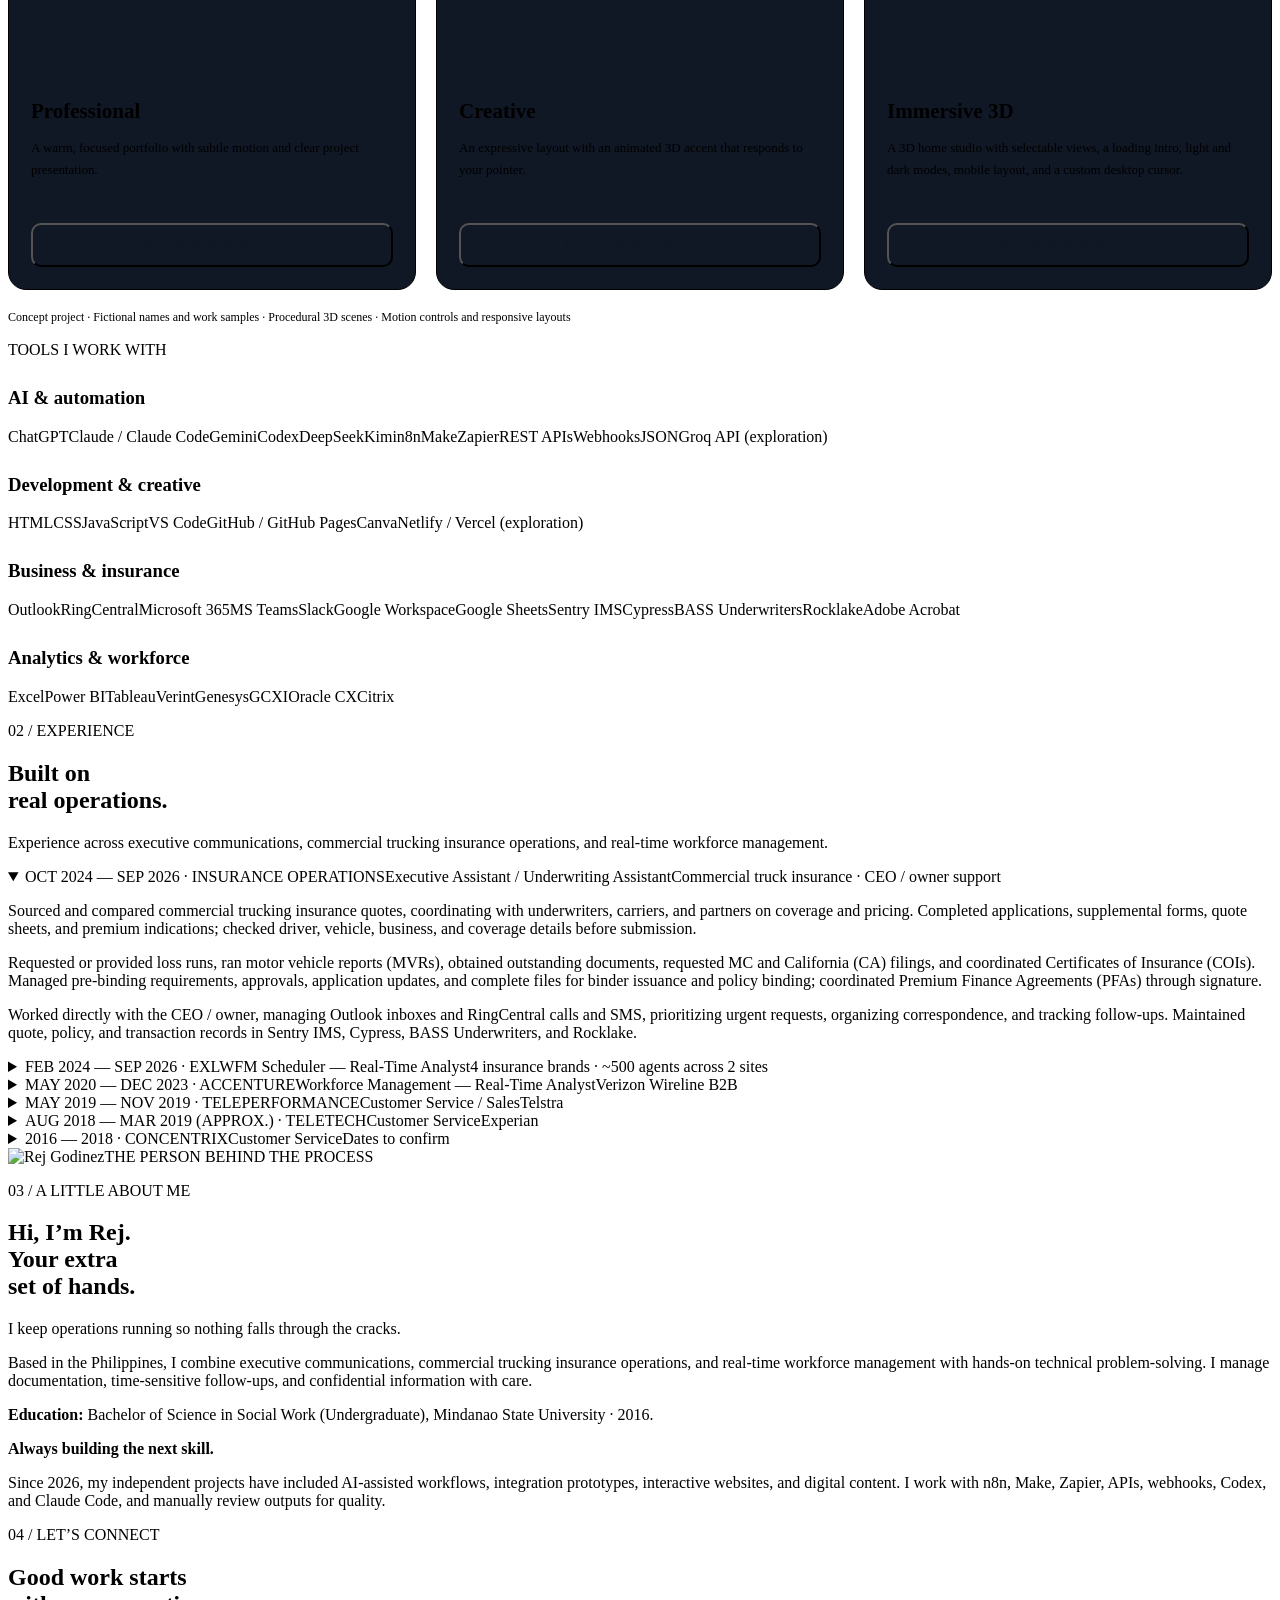
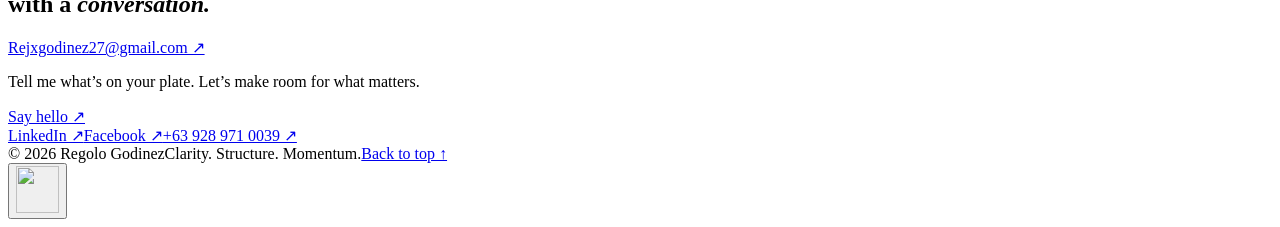
==== commit 34133ab7: "Add files via upload" ====
--- a/index.html
+++ b/index.html
@@ -3,7 +3,7 @@
 <head>
   <meta charset="utf-8">
   <meta name="viewport" content="width=device-width, initial-scale=1">
-  <meta name="description" content="Regolo III Godinez — legal intake, executive support, insurance operations, and AI-assisted automation and web development in the Philippines.">
+  <meta name="description" content="Regolo III Godinez — executive support, insurance operations, workforce management, and AI-assisted automation and web development in the Philippines.">
   <title>Regolo Godinez — Operations, in motion.</title>
   <link rel="icon" href="baby-robot.svg">
   <script src="theme.js?v=1"></script>
@@ -34,9 +34,9 @@
       <div class="hero-copy">
         <p class="eyebrow"><span class="dot"></span> REGOLO III GODINEZ · OPERATIONS & DIGITAL SOLUTIONS</p>
         <h1>Less chaos.<br>More <em>flow.</em></h1>
-        <p class="intro">I connect people, paperwork, and practical technology—from legal intake and executive support to insurance workflows and AI-assisted digital projects.</p>
+        <p class="intro">I connect people, paperwork, and practical technology—from executive communications and commercial trucking insurance to real-time workforce operations and AI-assisted digital projects.</p>
         <div class="actions"><a class="button primary" href="#contact">Let’s work together <span>↗</span></a><a class="text-link" href="#services">Explore my work <span>↓</span></a></div>
-        <div class="hero-person"><img src="profile.jpg" alt="Regolo Godinez"><div><strong>Regolo “Rej” Godinez III</strong><span>Legal Operations · Executive Support · AI Automation</span></div></div>
+        <div class="hero-person"><img src="profile.jpg" alt="Regolo Godinez"><div><strong>Regolo “Rej” Godinez III</strong><span>Executive Support · Insurance Operations · WFM &amp; AI Automation</span></div></div>
       </div>
       <div class="visual" aria-label="Interactive baby robot with orbiting atom rings">
         <div class="scene" aria-hidden="true"><div class="atom-wrapper"><div class="orbit-ring orbit-1"><div class="electron"></div></div><div class="orbit-ring orbit-2"><div class="electron"></div></div><div class="orbit-ring orbit-3"><div class="electron"></div></div><div class="orbit-ring orbit-4"><div class="electron"></div></div><div class="floating-core"><svg id="robotSvg" viewBox="0 0 200 200" class="baby-robot" aria-hidden="true">
@@ -136,11 +136,11 @@
       </div>
       <div class="hero-bottom"><span>BASED IN THE PHILIPPINES · GMT+8</span><button id="motion" type="button" aria-pressed="true">Motion: on <span>◉</span></button><a href="#services">SCROLL TO DISCOVER ↓</a></div>
     </section>
-    <div class="stats section"><div><strong>2+<span>years</span></strong><p>Executive & insurance operations</p></div><div><strong>3+<span>years</span></strong><p>Workforce management & RTA</p></div><div><strong>2026<span>since</span></strong><p>Independent digital projects</p></div></div>
+    <div class="stats section"><div><strong>2+<span>years</span></strong><p>Executive & insurance operations</p></div><div><strong>6+<span>years</span></strong><p>Workforce management & RTA</p></div><div><strong>2026<span>since</span></strong><p>Independent digital projects</p></div></div>
     <section class="section block" id="services">
       <div class="section-heading reveal"><p class="eyebrow">01 / HOW I HELP</p><h2>Behind the scenes.<br><span>Ahead of the curve.</span></h2><p>Practical support where your people, priorities, and numbers meet.</p></div>
       <div class="cards">
-<article class="card reveal" data-tilt><div class="card-top"><span class="icon">◎</span><span>01</span></div><h3>Legal intake & executive support</h3><p>Keep inquiries, appointments, and executive communications moving.</p><ul><li>Lawmatics intake records & attorney coordination</li><li>Consultation scheduling & client follow-ups</li><li>Outlook inboxes & RingCentral calls / SMS</li></ul></article>
+<article class="card reveal" data-tilt><div class="card-top"><span class="icon">◎</span><span>01</span></div><h3>Executive support &amp; coordination</h3><p>Keep executive communications, schedules, and multi-party follow-ups moving.</p><ul><li>CEO / owner inbox &amp; RingCentral call / SMS management</li><li>Scheduling, client follow-ups &amp; correspondence tracking</li><li>End-to-end documentation &amp; confidential records</li></ul></article>
 <article class="card reveal" data-tilt><div class="card-top"><span class="icon">▥</span><span>02</span></div><h3>Commercial trucking insurance</h3><p>Organize complete submissions and coordinate the steps toward binding.</p><ul><li>Quote comparisons, applications & premium indications</li><li>MVRs, loss runs, COIs & MC / CA filing requests</li><li>Pre-binding requirements & PFA coordination</li></ul></article>
 <article class="card reveal" data-tilt><div class="card-top"><span class="icon">⌘</span><span>03</span></div><h3>Workforce analysis & reporting</h3><p>Turn live operational signals into timely action.</p><ul><li>Staffing, queues, adherence & service-level monitoring</li><li>Variance analysis & SLA risk escalation</li><li>Intraday resource coordination & performance reports</li></ul></article>
 <article class="card reveal" data-tilt><div class="card-top"><span class="icon">↗</span><span>04</span></div><h3>AI automation & digital solutions</h3><p>Build and review practical workflows, websites, and content.</p><ul><li>n8n, Make & Zapier workflow prototyping</li><li>REST APIs, webhooks, JSON & data mapping</li><li>Responsive websites & AI-assisted content review</li></ul></article>
@@ -164,18 +164,17 @@
 </div></section>
     <section id="portfolio-collection" class="portfolio-projects"><p class="kicker">Independent project / Web design</p><h2>Portfolio Collection</h2><p class="intro">Three animated portfolio concepts for remote workers, freelancers, and independent creatives. Each explores a different way to present a person's work, from a simple personal page to an interactive home studio.</p><div class="portfolio-demo-grid"><article class="portfolio-demo-card"><img src="portfolio-collection/professional.png" alt="Professional portfolio design preview" loading="lazy"><div class="portfolio-demo-copy"><h3>Professional</h3><p>A warm, focused portfolio with subtle motion and clear project presentation.</p><button type="button" data-portfolio-demo="professional" data-demo-title="Professional">Open animated demo ↗</button></div></article><article class="portfolio-demo-card"><img src="portfolio-collection/creative.png" alt="Creative portfolio design preview" loading="lazy"><div class="portfolio-demo-copy"><h3>Creative</h3><p>An expressive layout with an animated 3D accent that responds to your pointer.</p><button type="button" data-portfolio-demo="creative" data-demo-title="Creative">Open animated demo ↗</button></div></article><article class="portfolio-demo-card"><img src="portfolio-collection/immersive.png" alt="Immersive 3D portfolio design preview" loading="lazy"><div class="portfolio-demo-copy"><h3>Immersive 3D</h3><p>A 3D home studio with selectable views, a loading intro, light and dark modes, mobile layout, and a custom desktop cursor.</p><button type="button" data-portfolio-demo="immersive" data-demo-title="Immersive 3D">Open animated demo ↗</button></div></article></div><p class="project-note">Concept project · Fictional names and work samples · Procedural 3D scenes · Motion controls and responsive layouts</p></section></section>
     <dialog id="project-dialog" aria-labelledby="project-dialog-title"><div class="dialog-header"><h2 id="project-dialog-title">My n8n workflow</h2><button id="close-project" class="button" aria-label="Close project viewer">Close ×</button></div><p>Scroll to explore the full workflow.</p><div class="image-viewport"><img id="project-full" src="project.jpg" alt="Full n8n workflow project screenshot"></div></dialog>
-    <section class="tools section reveal"><p class="eyebrow">TOOLS I WORK WITH</p><div style="margin-top:28px"><h3 class="eyebrow">AI & automation</h3><div class="tool-list"><span>ChatGPT</span><span>Claude / Claude Code</span><span>Gemini</span><span>Codex</span><span>DeepSeek</span><span>Kimi</span><span>n8n</span><span>Make</span><span>Zapier</span><span>REST APIs</span><span>Webhooks</span><span>JSON</span><span>Groq API (exploration)</span></div></div><div style="margin-top:28px"><h3 class="eyebrow">Development & creative</h3><div class="tool-list"><span>HTML</span><span>CSS</span><span>JavaScript</span><span>VS Code</span><span>GitHub / GitHub Pages</span><span>Canva</span><span>Netlify / Vercel (exploration)</span></div></div><div style="margin-top:28px"><h3 class="eyebrow">Business, legal & insurance</h3><div class="tool-list"><span>Lawmatics</span><span>Outlook</span><span>RingCentral</span><span>Microsoft 365</span><span>Google Workspace</span><span>Google Sheets</span><span>Sentry IMS</span><span>Cypress</span><span>BASS Underwriters</span><span>Rocklake</span></div></div><div style="margin-top:28px"><h3 class="eyebrow">Analytics & workforce</h3><div class="tool-list"><span>Excel</span><span>Power BI</span><span>Tableau</span><span>Verint</span><span>Genesys</span><span>GCXI</span><span>Oracle CX</span><span>Citrix</span></div></div></section>
-    <section class="section block experience" id="experience"><div class="section-heading reveal"><p class="eyebrow">02 / EXPERIENCE</p><h2>Built on<br><span>real operations.</span></h2><p>Experience across legal intake, executive communications, commercial trucking insurance, and real-time workforce operations.</p></div><div class="timeline reveal"><details open><summary><span class="job-meta">OCT 2025 — JUL 2026 · KAMAL LAW FIRM</span><span class="job-title">Legal Virtual Assistant / Intake Specialist</span><span class="job-sub">Legal intake · Attorney-client coordination</span></summary><div class="job-body"><p>Managed prospective-client inquiries and captured case facts, contact details, supporting information, and next steps in Lawmatics and digital intake records.</p><p>Communicated directly with attorneys to present potential matters, clarify intake details, and determine whether the firm wished to accept or further evaluate a case. Coordinated consultations, availability checks, confirmations, reminders, and rescheduling.</p><p>Documented communications, attorney decisions, intake status, follow-up tasks, and case handoffs. Tracked outstanding documents and unanswered inquiries, followed up with clients, and escalated urgent or sensitive matters while maintaining confidentiality.</p></div></details>
-<details><summary><span class="job-meta">FEB 2024 — SEP 2026 · INSURANCE OPERATIONS</span><span class="job-title">Executive Assistant / Underwriting Assistant</span><span class="job-sub">Commercial truck insurance · CEO / owner support</span></summary><div class="job-body"><p>Sourced and compared commercial trucking insurance quotes, coordinating with underwriters, carriers, and partners on coverage and pricing. Completed applications, supplemental forms, quote sheets, and premium indications; checked driver, vehicle, business, and coverage details before submission.</p><p>Requested or provided loss runs, ran motor vehicle reports (MVRs), obtained outstanding documents, requested MC and California (CA) filings, and coordinated Certificates of Insurance (COIs). Managed pre-binding requirements, approvals, application updates, and complete files for binder issuance and policy binding; coordinated Premium Finance Agreements (PFAs) through signature.</p><p>Worked directly with the CEO / owner, managing Outlook inboxes and RingCentral calls and SMS, prioritizing urgent requests, organizing correspondence, and tracking follow-ups. Maintained quote, policy, and transaction records in Sentry IMS, Cypress, BASS Underwriters, and Rocklake.</p></div></details>
+    <section class="tools section reveal"><p class="eyebrow">TOOLS I WORK WITH</p><div style="margin-top:28px"><h3 class="eyebrow">AI & automation</h3><div class="tool-list"><span>ChatGPT</span><span>Claude / Claude Code</span><span>Gemini</span><span>Codex</span><span>DeepSeek</span><span>Kimi</span><span>n8n</span><span>Make</span><span>Zapier</span><span>REST APIs</span><span>Webhooks</span><span>JSON</span><span>Groq API (exploration)</span></div></div><div style="margin-top:28px"><h3 class="eyebrow">Development & creative</h3><div class="tool-list"><span>HTML</span><span>CSS</span><span>JavaScript</span><span>VS Code</span><span>GitHub / GitHub Pages</span><span>Canva</span><span>Netlify / Vercel (exploration)</span></div></div><div style="margin-top:28px"><h3 class="eyebrow">Business &amp; insurance</h3><div class="tool-list"><span>Outlook</span><span>RingCentral</span><span>Microsoft 365</span><span>MS Teams</span><span>Slack</span><span>Google Workspace</span><span>Google Sheets</span><span>Sentry IMS</span><span>Cypress</span><span>BASS Underwriters</span><span>Rocklake</span><span>Adobe Acrobat</span></div></div><div style="margin-top:28px"><h3 class="eyebrow">Analytics & workforce</h3><div class="tool-list"><span>Excel</span><span>Power BI</span><span>Tableau</span><span>Verint</span><span>Genesys</span><span>GCXI</span><span>Oracle CX</span><span>Citrix</span></div></div></section>
+    <section class="section block experience" id="experience"><div class="section-heading reveal"><p class="eyebrow">02 / EXPERIENCE</p><h2>Built on<br><span>real operations.</span></h2><p>Experience across executive communications, commercial trucking insurance operations, and real-time workforce management.</p></div><div class="timeline reveal"><details open><summary><span class="job-meta">OCT 2024 — SEP 2026 · INSURANCE OPERATIONS</span><span class="job-title">Executive Assistant / Underwriting Assistant</span><span class="job-sub">Commercial truck insurance · CEO / owner support</span></summary><div class="job-body"><p>Sourced and compared commercial trucking insurance quotes, coordinating with underwriters, carriers, and partners on coverage and pricing. Completed applications, supplemental forms, quote sheets, and premium indications; checked driver, vehicle, business, and coverage details before submission.</p><p>Requested or provided loss runs, ran motor vehicle reports (MVRs), obtained outstanding documents, requested MC and California (CA) filings, and coordinated Certificates of Insurance (COIs). Managed pre-binding requirements, approvals, application updates, and complete files for binder issuance and policy binding; coordinated Premium Finance Agreements (PFAs) through signature.</p><p>Worked directly with the CEO / owner, managing Outlook inboxes and RingCentral calls and SMS, prioritizing urgent requests, organizing correspondence, and tracking follow-ups. Maintained quote, policy, and transaction records in Sentry IMS, Cypress, BASS Underwriters, and Rocklake.</p></div></details>
+<details><summary><span class="job-meta">FEB 2024 — SEP 2026 · EXL</span><span class="job-title">WFM Scheduler — Real-Time Analyst</span><span class="job-sub">4 insurance brands · ~500 agents across 2 sites</span></summary><div class="job-body"><p>Monitored live staffing, service levels, and schedule adherence for about 500 agents across 2 sites, covering phone and digital (chat, email, asynchronous chat) queues for 4 insurance brands. Forecasted staffing 15 minutes ahead and adjusted breaks, lunches, and coaching so teams met client-required staffing without dropping below targets.</p><p>Gave hourly updates to senior leadership and bi-hourly updates to stakeholders; ran daily performance and root-cause review meetings and a weekly staffing plan and schedule bid meeting.</p><p>Managed outages end to end: identified the issue, escalated to technology, informed the client and leadership, and logged length, cause, action, and resolution time in an improved outage tracker. Spotted a missing Verint actual-staffing data feed, led the client call, and screen-shared the data—resulting in the client exempting all 20 affected intervals and protecting billable results.</p></div></details>
 <details><summary><span class="job-meta">MAY 2020 — DEC 2023 · ACCENTURE</span><span class="job-title">Workforce Management — Real-Time Analyst</span><span class="job-sub">Verizon Wireline B2B</span></summary><div class="job-body"><p>Monitored live staffing, service levels, call queues, schedule adherence, occupancy, availability, absenteeism, and intraday performance against operational targets.</p><p>Analyzed variances, prepared staffing and performance reports, escalated SLA risks, and coordinated real-time schedule and resource adjustments with operations teams. Maintained accurate records, communicated time-sensitive changes, and supported short-term planning.</p></div></details>
 <details><summary><span class="job-meta">MAY 2019 — NOV 2019 · TELEPERFORMANCE</span><span class="job-title">Customer Service / Sales</span><span class="job-sub">Telstra</span></summary><div class="job-body"><p>Handled customer inquiries and sales support, maintained accurate documentation, supported issue resolution, and escalated concerns requiring additional assistance.</p></div></details>
 <details><summary><span class="job-meta">AUG 2018 — MAR 2019 (APPROX.) · TELETECH</span><span class="job-title">Customer Service</span><span class="job-sub">Experian</span></summary><div class="job-body"><p>Supported customer inquiries, accurate documentation, issue resolution, and escalation while handling sensitive information carefully.</p></div></details>
 <details><summary><span class="job-meta">2016 — 2018 · CONCENTRIX</span><span class="job-title">Customer Service</span><span class="job-sub">Dates to confirm</span></summary><div class="job-body"><p>Additional customer service experience covering customer inquiries, documentation, issue resolution, and escalation. Dates remain to be confirmed.</p></div></details>
 </div></section>
-    <section class="section block about" id="about"><div class="portrait reveal"><img src="about.jpeg" alt="Rej Godinez" loading="lazy"><span>THE PERSON BEHIND THE PROCESS</span></div><div class="about-copy reveal"><p class="eyebrow">03 / A LITTLE ABOUT ME</p><h2>Hi, I’m Rej.<br><span>Your extra<br>set of hands.</span></h2><p>I keep operations running so nothing falls through the cracks.</p><p>Based in the Philippines, I combine legal intake, attorney-client coordination, executive communications, insurance operations, and workforce analysis with hands-on technical problem-solving. I manage documentation, time-sensitive follow-ups, and confidential information with care.</p><p><strong>Education:</strong> Bachelor of Science in Social Work (Undergraduate), Mindanao State University · 2016.</p><div class="learning"><span class="dot"></span><div><strong>Always building the next skill.</strong><p>Since 2026, my independent projects have included AI-assisted workflows, integration prototypes, interactive websites, and digital content. I work with n8n, Make, Zapier, APIs, webhooks, Codex, and Claude Code, and manually review outputs for quality.</p></div></div></div></section>
+    <section class="section block about" id="about"><div class="portrait reveal"><img src="about.jpeg" alt="Rej Godinez" loading="lazy"><span>THE PERSON BEHIND THE PROCESS</span></div><div class="about-copy reveal"><p class="eyebrow">03 / A LITTLE ABOUT ME</p><h2>Hi, I’m Rej.<br><span>Your extra<br>set of hands.</span></h2><p>I keep operations running so nothing falls through the cracks.</p><p>Based in the Philippines, I combine executive communications, commercial trucking insurance operations, and real-time workforce management with hands-on technical problem-solving. I manage documentation, time-sensitive follow-ups, and confidential information with care.</p><p><strong>Education:</strong> Bachelor of Science in Social Work (Undergraduate), Mindanao State University · 2016.</p><div class="learning"><span class="dot"></span><div><strong>Always building the next skill.</strong><p>Since 2026, my independent projects have included AI-assisted workflows, integration prototypes, interactive websites, and digital content. I work with n8n, Make, Zapier, APIs, webhooks, Codex, and Claude Code, and manually review outputs for quality.</p></div></div></div></section>
     <section class="section contact reveal" id="contact"><p class="eyebrow">04 / LET’S CONNECT</p><h2>Good work starts<br>with a <em>conversation.</em></h2><div class="contact-bottom"><div><a class="email" href="mailto:Rejxgodinez27@gmail.com">Rejxgodinez27@gmail.com ↗</a><p>Tell me what’s on your plate. Let’s make room for what matters.</p></div><a class="button primary" href="mailto:Rejxgodinez27@gmail.com">Say hello ↗</a></div><div class="socials"><a href="https://www.linkedin.com/in/rejxgodinez/" target="_blank" rel="noopener noreferrer">LinkedIn ↗</a><a href="https://www.facebook.com/rejgodinez" target="_blank" rel="noopener noreferrer">Facebook ↗</a><a href="tel:+639289710039">+63 928 971 0039 ↗</a></div></section>
   </main>
   <footer class="section"><span>© <span id="year">2026</span> Regolo Godinez</span><span>Clarity. Structure. Momentum.</span><a href="#home">Back to top ↑</a></footer>
 <dialog class="project-viewer" id="portfolio-viewer" aria-labelledby="portfolio-viewer-title"><div class="project-viewer-bar"><strong id="portfolio-viewer-title">Portfolio demo</strong><a id="portfolio-full-demo" target="_blank" rel="noopener">Open full page ↗</a><button id="portfolio-close-demo" type="button">Close</button></div><iframe id="portfolio-demo-frame" title="Animated portfolio demo"></iframe></dialog><script>(()=>{const viewer=document.getElementById('portfolio-viewer'),frame=document.getElementById('portfolio-demo-frame');let opener;document.querySelectorAll('[data-portfolio-demo]').forEach(button=>button.addEventListener('click',()=>{opener=button;const url='portfolio-collection/'+button.dataset.portfolioDemo+'.html';document.getElementById('portfolio-viewer-title').textContent=button.dataset.demoTitle;frame.title=button.dataset.demoTitle+' animated portfolio';frame.src=url;document.getElementById('portfolio-full-demo').href=url;viewer.showModal();document.body.classList.add('project-open')}));document.getElementById('portfolio-close-demo').onclick=()=>viewer.close();viewer.addEventListener('close',()=>{frame.removeAttribute('src');document.body.classList.remove('project-open');opener?.focus()})})();</script></body>
-</html>
-
+</html>
